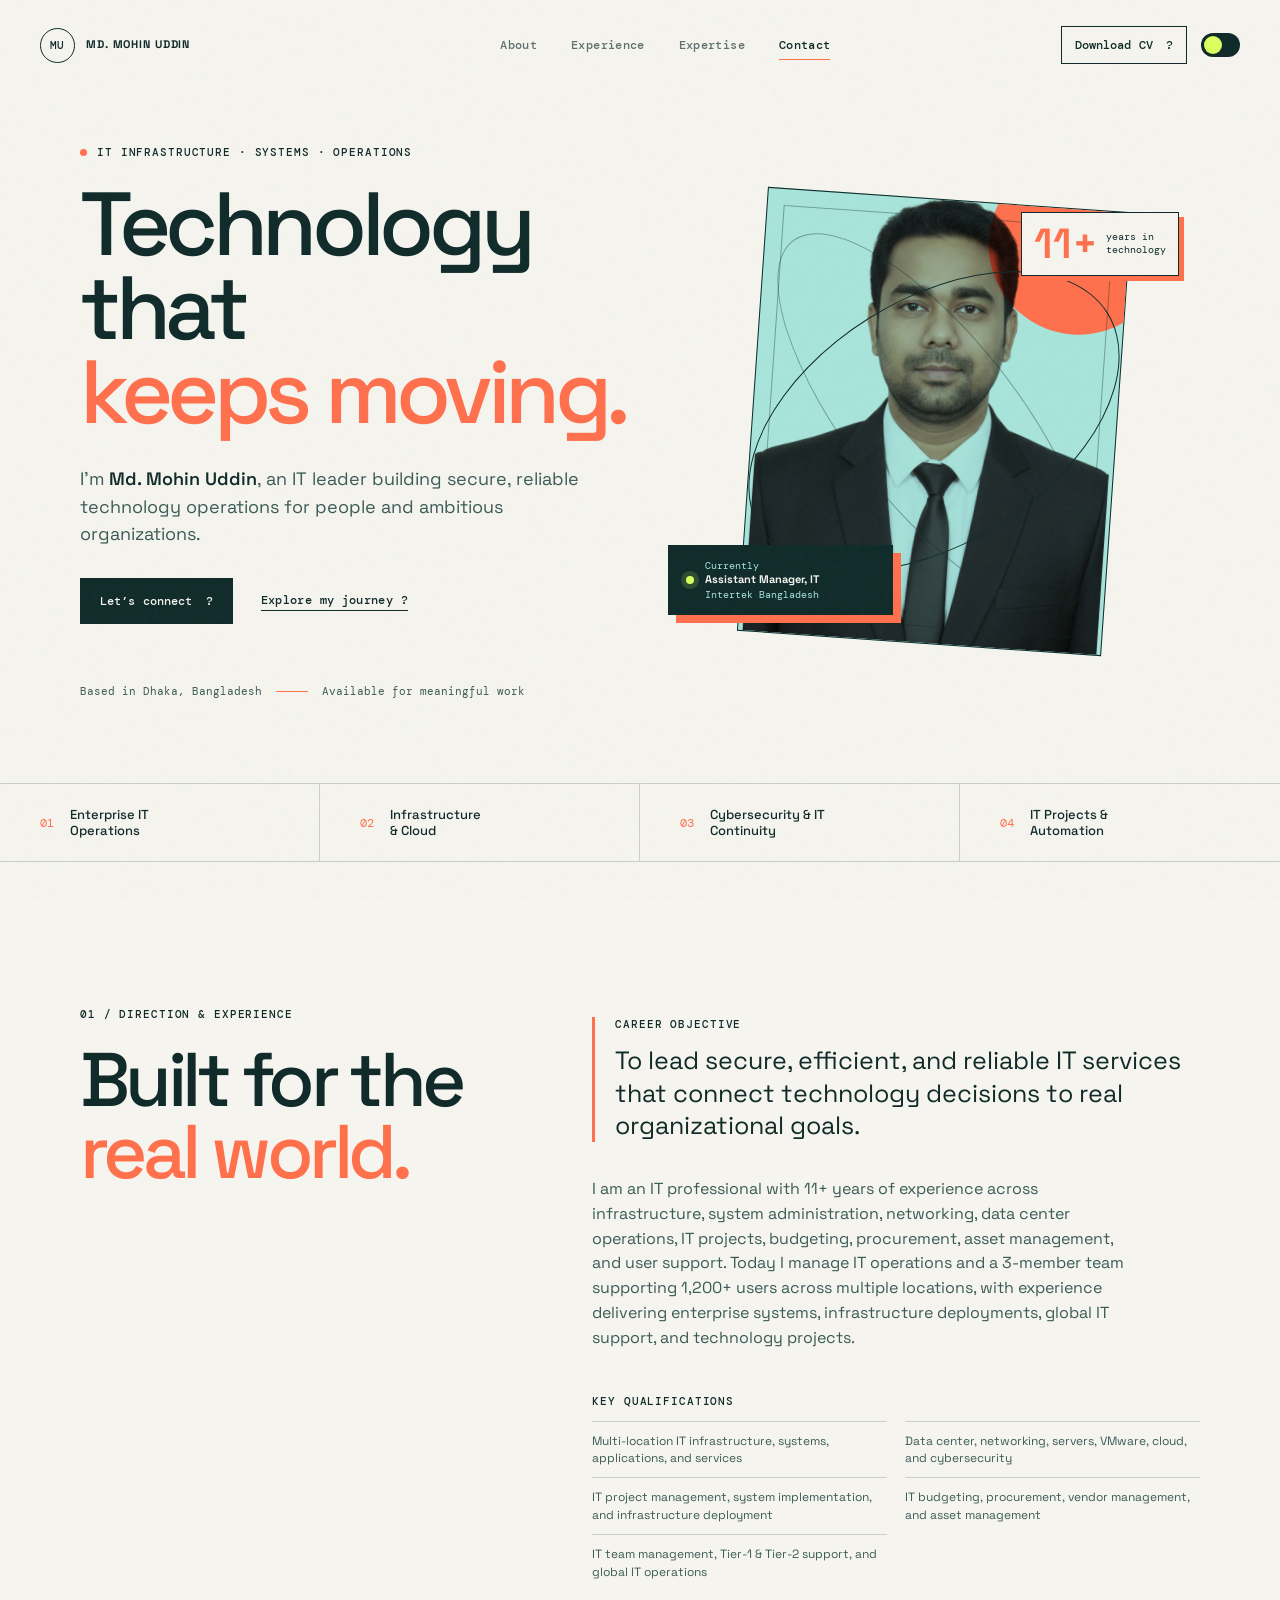
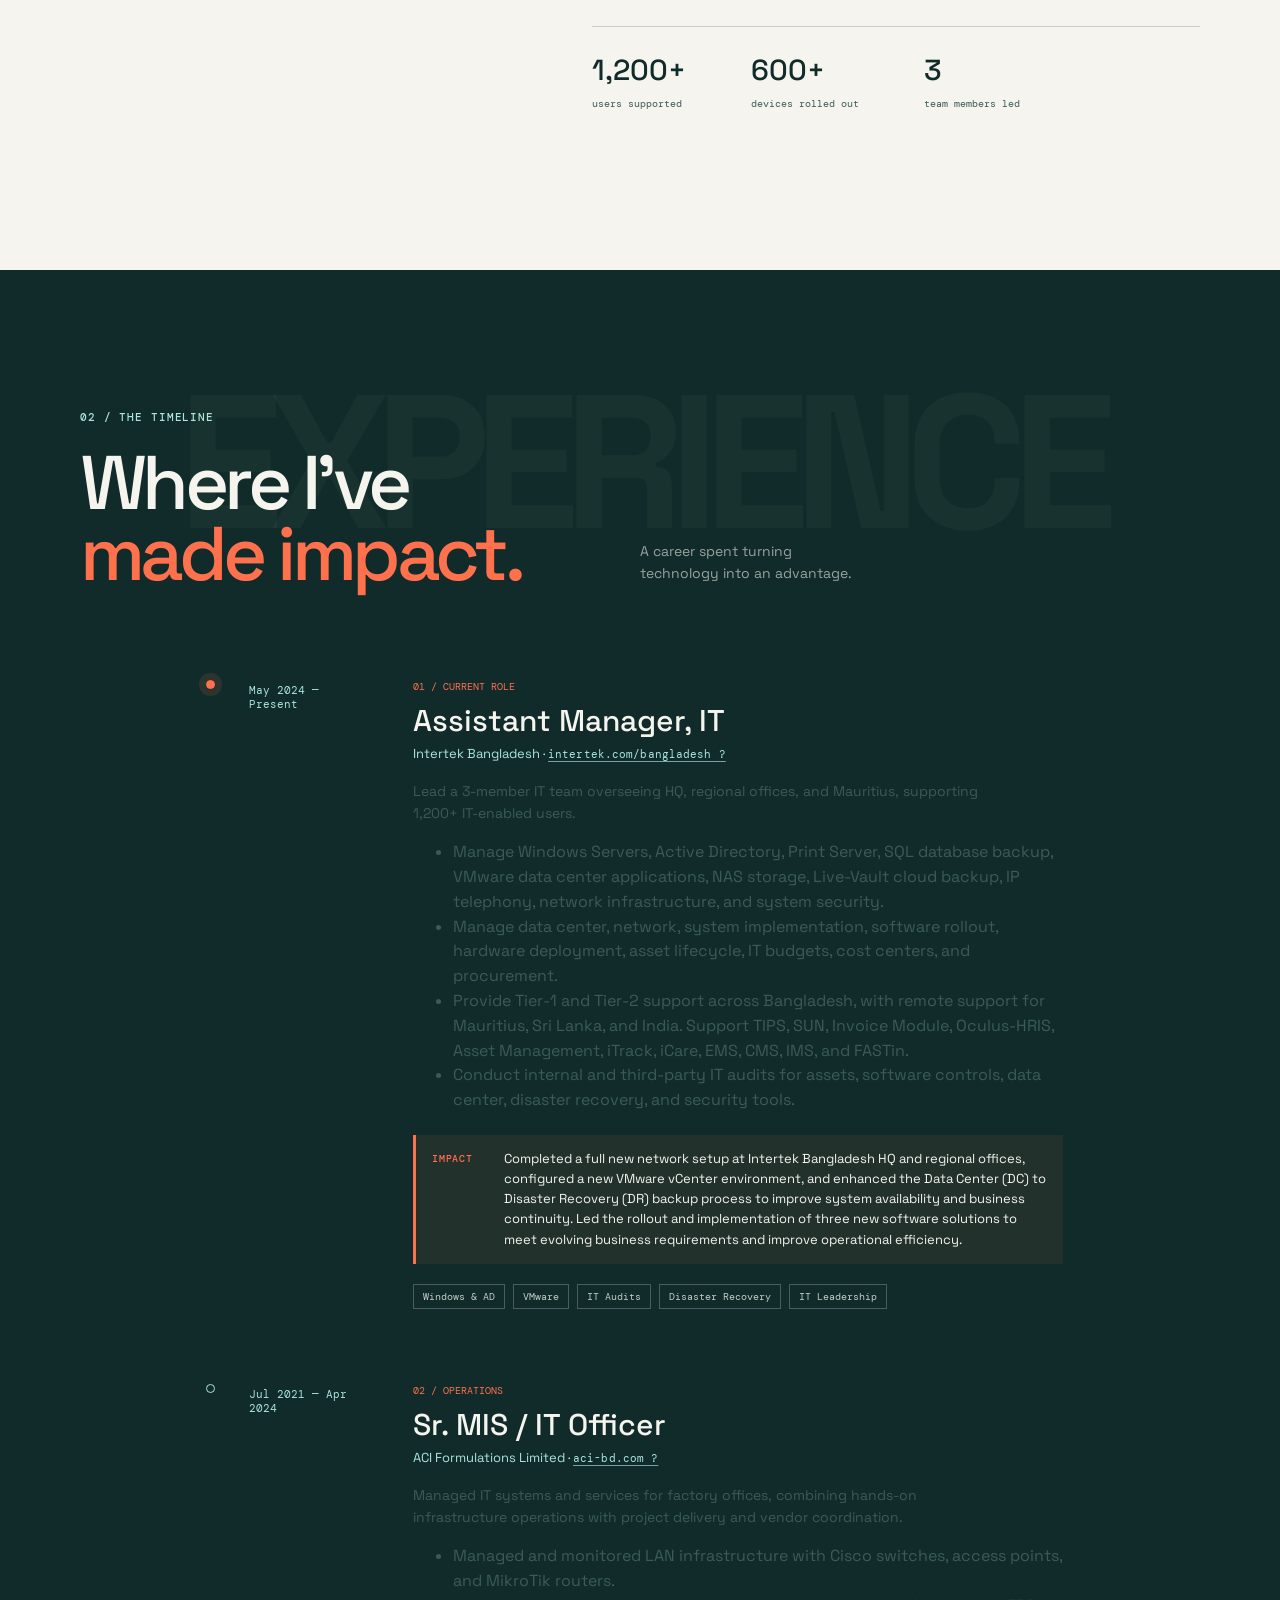
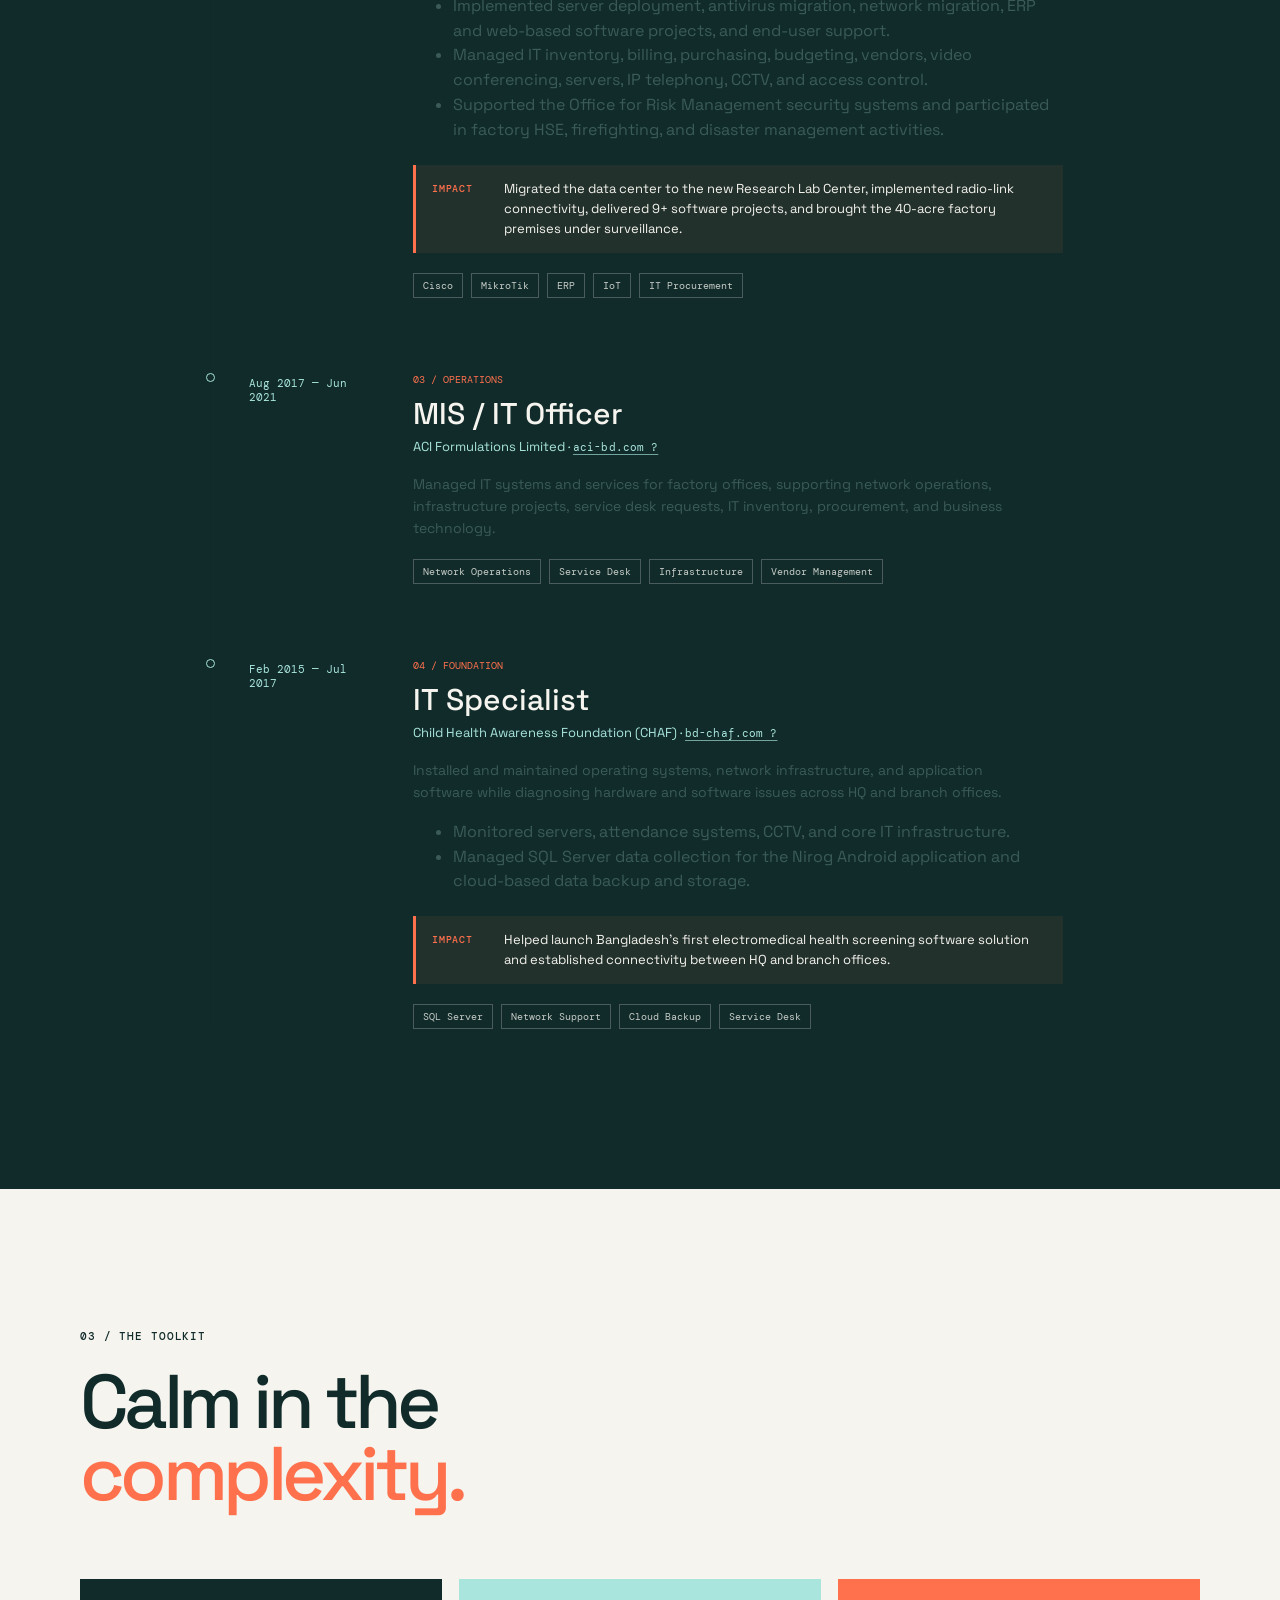
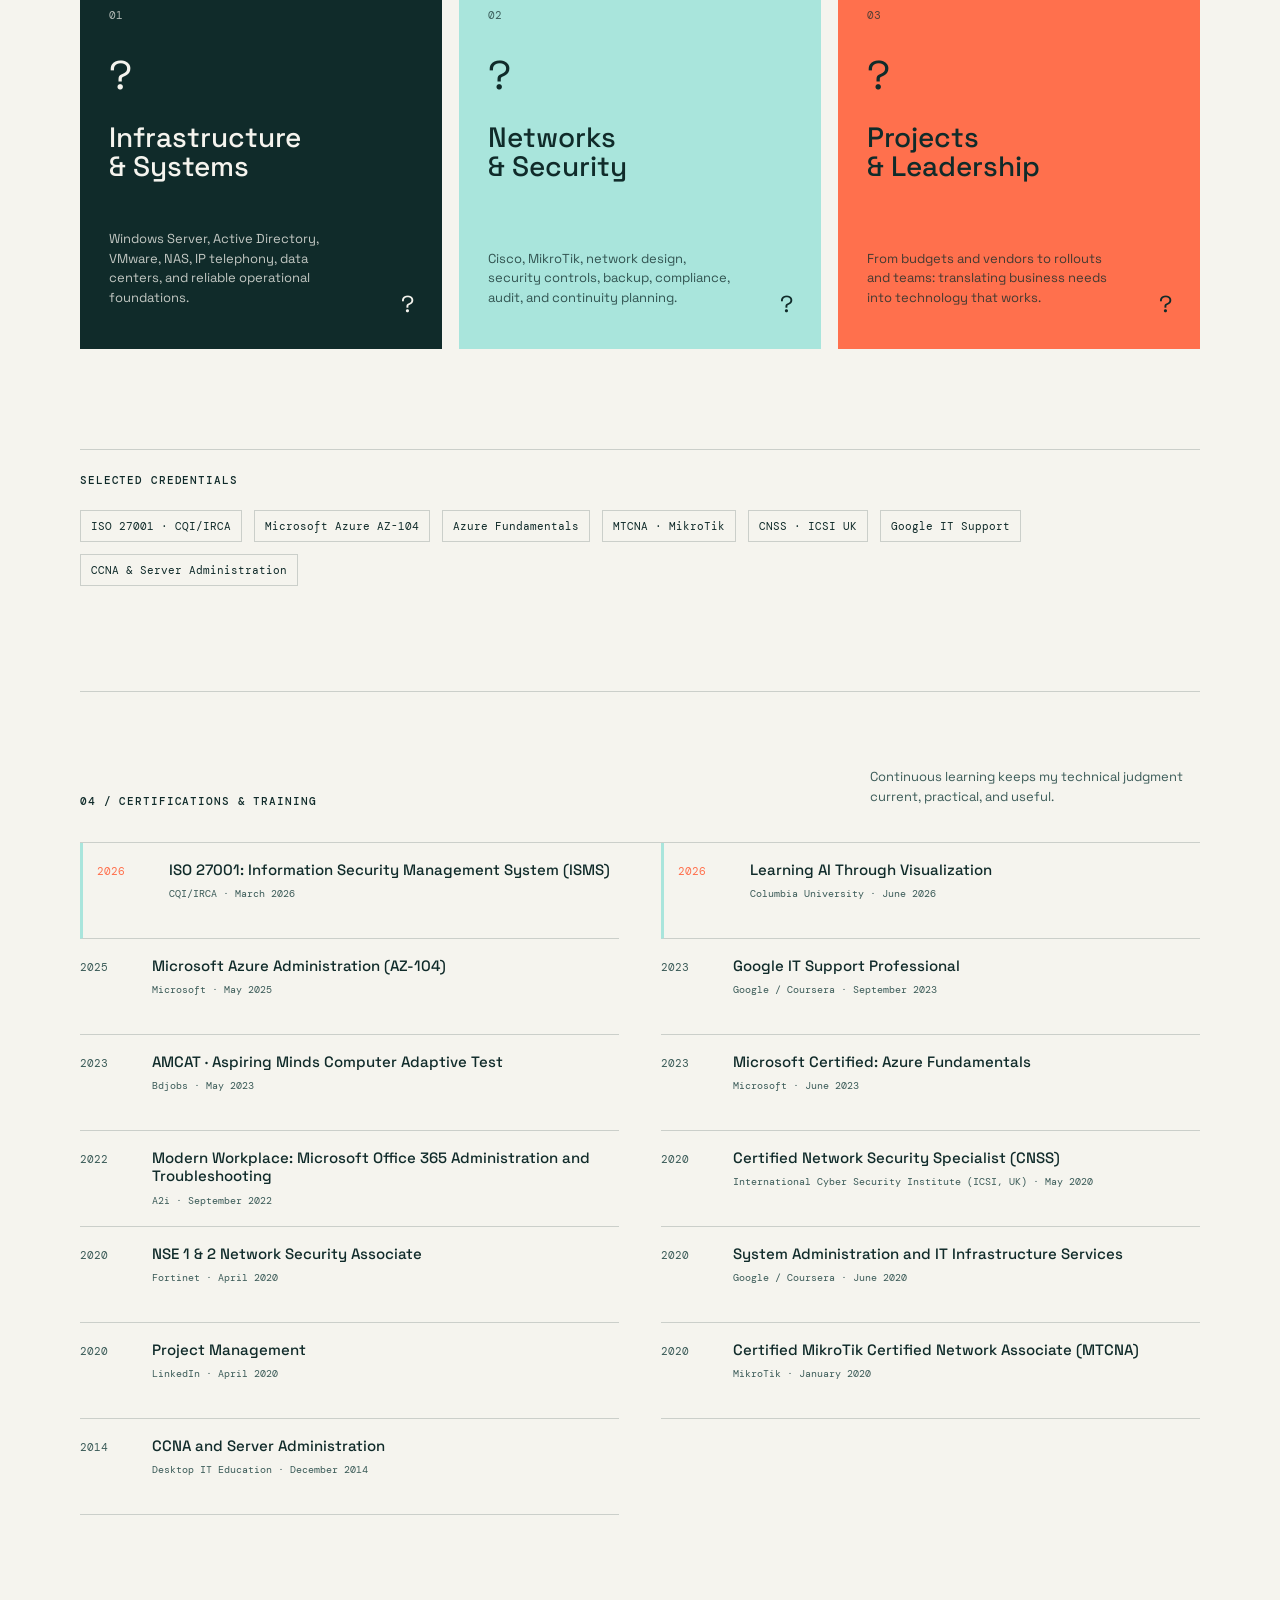
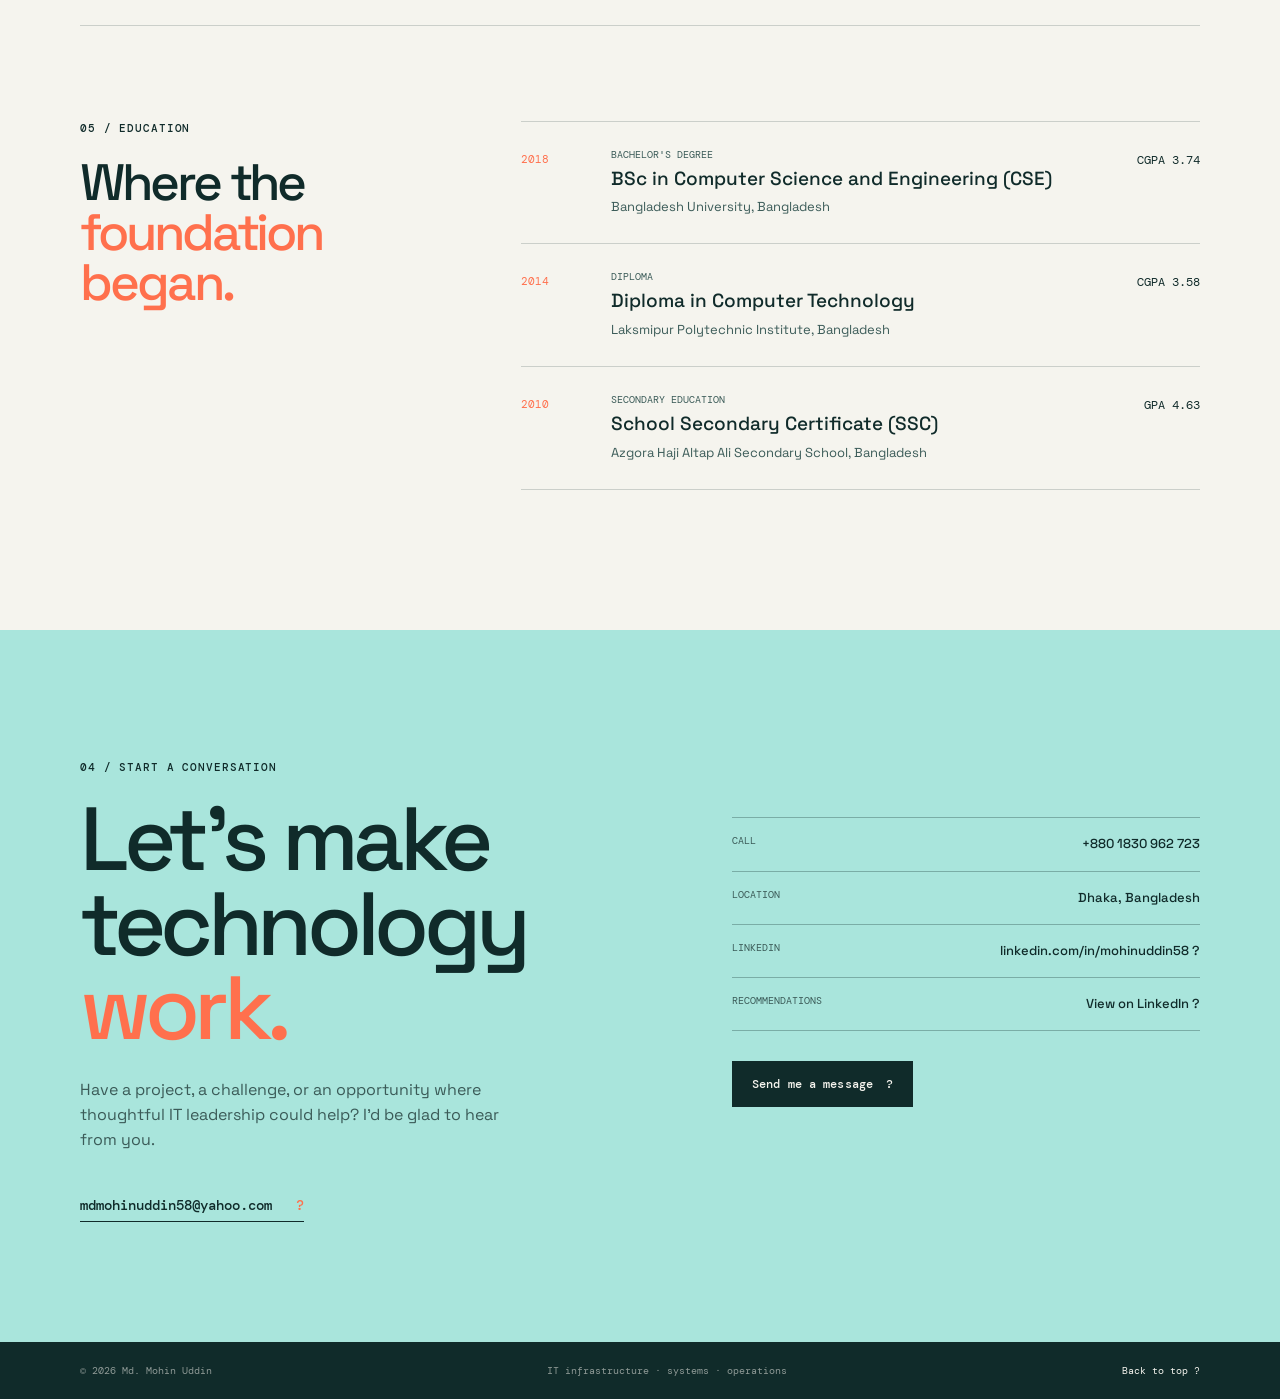
==== index.html @ 91b3d9eb "Update index.html" ====
<!doctype html>
<html lang="en">
<head>
  <meta charset="UTF-8">
  <meta name="viewport" content="width=device-width, initial-scale=1.0">
  <meta name="description" content="The professional portfolio of Md. Mohin Uddin, Assistant Manager, IT and enterprise technology leader.">
  <title>Md. Mohin Uddin | IT Infrastructure Leader</title>
  <link rel="preconnect" href="https://fonts.googleapis.com">
  <link rel="preconnect" href="https://fonts.gstatic.com" crossorigin>
  <link href="https://fonts.googleapis.com/css2?family=DM+Mono:wght@400;500&family=Space+Grotesk:wght@400;500;600;700&display=swap" rel="stylesheet">
  <link rel="stylesheet" href="styles.css">
</head>
<body>
  <div class="progress" id="progress"></div>
  <div class="site-noise" aria-hidden="true"></div>
  <header class="site-header">
    <a class="brand" href="#top" aria-label="Md. Mohin Uddin home"><span>MU</span><strong>MD. MOHIN UDDIN</strong></a>
    <nav class="main-nav" aria-label="Primary navigation">
      <a href="#about">About</a>
      <a href="#experience">Experience</a>
      <a href="#expertise">Expertise</a>
      <a href="#contact">Contact</a>
    </nav>
    <div class="header-actions">
      <a class="button button-small button-outline" href="assets/Resume-of-Md-Mohin-Uddin-15.08.pdf" download>Download CV <span aria-hidden="true">?</span></a>
      <button class="theme-toggle" id="themeToggle" type="button" aria-label="Toggle color theme"><span></span></button>
      <button class="menu-toggle" id="menuToggle" type="button" aria-label="Open navigation menu" aria-expanded="false"><i></i><i></i></button>
    </div>
  </header>

  <main id="top">
    <section class="hero section-shell" aria-labelledby="hero-title">
      <div class="hero-copy reveal">
        <p class="eyebrow"><span class="eyebrow-dot"></span> IT infrastructure · systems · operations</p>
        <h1 id="hero-title">Technology that<br><em>keeps moving.</em></h1>
        <p class="hero-intro">I’m <strong>Md. Mohin Uddin</strong>, an IT leader building secure, reliable technology operations for people and ambitious organizations.</p>
        <div class="hero-actions">
          <a class="button button-primary" href="#contact">Let’s connect <span aria-hidden="true">?</span></a>
          <a class="text-link" href="#experience">Explore my journey <span aria-hidden="true">?</span></a>
        </div>
        <div class="hero-meta"><span>Based in Dhaka, Bangladesh</span><span class="meta-line"></span><span>Available for meaningful work</span></div>
      </div>
      <div class="hero-visual reveal reveal-delay">
        <div class="portrait-frame"><div class="portrait-glow"></div><img src="mohin.JPG" alt="Md. Mohin Uddin"></div>
        <div class="orbit orbit-one"></div><div class="orbit orbit-two"></div>
        <div class="status-card"><span class="status-pulse"></span><div><small>Currently</small><strong>Assistant Manager, IT</strong><small>Intertek Bangladesh</small></div></div>
        <div class="hero-stamp"><span>11+</span><small>years in<br>technology</small></div>
      </div>
    </section>

    <section class="signal-strip" aria-label="Career highlights">
      <div><strong>01</strong><span>Enterprise IT<br>Operations</span></div><div><strong>02</strong><span>Infrastructure<br>& Cloud</span></div><div><strong>03</strong><span>Cybersecurity & IT<br>Continuity</span></div><div><strong>04</strong><span>IT Projects &<br>Automation</span></div>
    </section>

    <section class="section-shell about-section" id="about">
      <div class="section-heading reveal"><p class="eyebrow">01 / Direction & experience</p><h2>Built for the<br><em>real world.</em></h2></div>
      <div class="about-content reveal reveal-delay">
        <div class="objective-block"><p class="eyebrow">Career objective</p><p class="large-copy">To lead secure, efficient, and reliable IT services that connect technology decisions to real organizational goals.</p></div>
        <p class="summary-copy">I am an IT professional with 11+ years of experience across infrastructure, system administration, networking, data center operations, IT projects, budgeting, procurement, asset management, and user support. Today I manage IT operations and a 3-member team supporting 1,200+ users across multiple locations, with experience delivering enterprise systems, infrastructure deployments, global IT support, and technology projects.</p>
        <div class="qualifications-block"><p class="eyebrow">Key qualifications</p><div class="qualification-grid"><span>Multi-location IT infrastructure, systems, applications, and services</span><span>Data center, networking, servers, VMware, cloud, and cybersecurity</span><span>IT project management, system implementation, and infrastructure deployment</span><span>IT budgeting, procurement, vendor management, and asset management</span><span>IT team management, Tier-1 & Tier-2 support, and global IT operations</span></div></div>
        <div class="about-facts"><div><strong>1,200+</strong><span>users supported</span></div><div><strong>600+</strong><span>devices rolled out</span></div><div><strong>3</strong><span>team members led</span></div></div>
      </div>
    </section>

    <section class="experience-section" id="experience">
      <div class="section-shell">
        <div class="section-heading experience-heading reveal"><p class="eyebrow">02 / The timeline</p><h2>Where I’ve<br><em>made impact.</em></h2><p class="heading-note">A career spent turning technology into an advantage.</p></div>
        <div class="timeline">
          <article class="timeline-item current reveal"><div class="timeline-marker"><span></span></div><div class="timeline-date">May 2024 — Present</div><div class="timeline-body"><p class="role-label">01 / Current role</p><h3>Assistant Manager, IT</h3><p class="company">Intertek Bangladesh · <a href="https://www.intertek.com/bangladesh/" target="_blank" rel="noreferrer">intertek.com/bangladesh ?</a></p><p>Lead a 3-member IT team overseeing HQ, regional offices, and Mauritius, supporting 1,200+ IT-enabled users.</p><ul><li>Manage Windows Servers, Active Directory, Print Server, SQL database backup, VMware data center applications, NAS storage, Live-Vault cloud backup, IP telephony, network infrastructure, and system security.</li><li>Manage data center, network, system implementation, software rollout, hardware deployment, asset lifecycle, IT budgets, cost centers, and procurement.</li><li>Provide Tier-1 and Tier-2 support across Bangladesh, with remote support for Mauritius, Sri Lanka, and India. Support TIPS, SUN, Invoice Module, Oculus-HRIS, Asset Management, iTrack, iCare, EMS, CMS, IMS, and FASTin.</li><li>Conduct internal and third-party IT audits for assets, software controls, data center, disaster recovery, and security tools.</li></ul><div class="achievement"><strong>Impact</strong><span>Completed a full new network setup at Intertek Bangladesh HQ and regional offices, configured a new VMware vCenter environment, and enhanced the Data Center (DC) to Disaster Recovery (DR) backup process to improve system availability and business continuity. Led the rollout and implementation of three new software solutions to meet evolving business requirements and improve operational efficiency.</span></div><div class="tag-list"><span>Windows & AD</span><span>VMware</span><span>IT Audits</span><span>Disaster Recovery</span><span>IT Leadership</span></div></div></article>
          <article class="timeline-item reveal"><div class="timeline-marker"><span></span></div><div class="timeline-date">Jul 2021 — Apr 2024</div><div class="timeline-body"><p class="role-label">02 / Operations</p><h3>Sr. MIS / IT Officer</h3><p class="company">ACI Formulations Limited · <a href="https://www.aci-bd.com" target="_blank" rel="noreferrer">aci-bd.com ?</a></p><p>Managed IT systems and services for factory offices, combining hands-on infrastructure operations with project delivery and vendor coordination.</p><ul><li>Managed and monitored LAN infrastructure with Cisco switches, access points, and MikroTik routers.</li><li>Implemented server deployment, antivirus migration, network migration, ERP and web-based software projects, and end-user support.</li><li>Managed IT inventory, billing, purchasing, budgeting, vendors, video conferencing, servers, IP telephony, CCTV, and access control.</li><li>Supported the Office for Risk Management security systems and participated in factory HSE, firefighting, and disaster management activities.</li></ul><div class="achievement"><strong>Impact</strong><span>Migrated the data center to the new Research Lab Center, implemented radio-link connectivity, delivered 9+ software projects, and brought the 40-acre factory premises under surveillance.</span></div><div class="tag-list"><span>Cisco</span><span>MikroTik</span><span>ERP</span><span>IoT</span><span>IT Procurement</span></div></div></article>
          <article class="timeline-item reveal"><div class="timeline-marker"><span></span></div><div class="timeline-date">Aug 2017 — Jun 2021</div><div class="timeline-body"><p class="role-label">03 / Operations</p><h3>MIS / IT Officer</h3><p class="company">ACI Formulations Limited · <a href="https://www.aci-bd.com" target="_blank" rel="noreferrer">aci-bd.com ?</a></p><p>Managed IT systems and services for factory offices, supporting network operations, infrastructure projects, service desk requests, IT inventory, procurement, and business technology.</p><div class="tag-list"><span>Network Operations</span><span>Service Desk</span><span>Infrastructure</span><span>Vendor Management</span></div></div></article>
          <article class="timeline-item reveal"><div class="timeline-marker"><span></span></div><div class="timeline-date">Feb 2015 — Jul 2017</div><div class="timeline-body"><p class="role-label">04 / Foundation</p><h3>IT Specialist</h3><p class="company">Child Health Awareness Foundation (CHAF) · <a href="https://bd-chaf.com" target="_blank" rel="noreferrer">bd-chaf.com ?</a></p><p>Installed and maintained operating systems, network infrastructure, and application software while diagnosing hardware and software issues across HQ and branch offices.</p><ul><li>Monitored servers, attendance systems, CCTV, and core IT infrastructure.</li><li>Managed SQL Server data collection for the Nirog Android application and cloud-based data backup and storage.</li></ul><div class="achievement"><strong>Impact</strong><span>Helped launch Bangladesh’s first electromedical health screening software solution and established connectivity between HQ and branch offices.</span></div><div class="tag-list"><span>SQL Server</span><span>Network Support</span><span>Cloud Backup</span><span>Service Desk</span></div></div></article>
        </div>
      </div>
    </section>

    <section class="section-shell expertise-section" id="expertise">
      <div class="section-heading reveal"><p class="eyebrow">03 / The toolkit</p><h2>Calm in the<br><em>complexity.</em></h2></div>
      <div class="expertise-grid">
        <article class="expertise-card card-dark reveal"><span class="card-number">01</span><div class="card-icon">?</div><h3>Infrastructure<br>& Systems</h3><p>Windows Server, Active Directory, VMware, NAS, IP telephony, data centers, and reliable operational foundations.</p><a href="#contact" aria-label="Discuss infrastructure and systems">?</a></article>
        <article class="expertise-card card-light reveal reveal-delay"><span class="card-number">02</span><div class="card-icon">?</div><h3>Networks<br>& Security</h3><p>Cisco, MikroTik, network design, security controls, backup, compliance, audit, and continuity planning.</p><a href="#contact" aria-label="Discuss networks and security">?</a></article>
        <article class="expertise-card card-accent reveal reveal-delay-two"><span class="card-number">03</span><div class="card-icon">?</div><h3>Projects<br>& Leadership</h3><p>From budgets and vendors to rollouts and teams: translating business needs into technology that works.</p><a href="#contact" aria-label="Discuss projects and leadership">?</a></article>
      </div>
      <div class="credentials reveal"><p class="eyebrow">Selected credentials</p><div class="credential-list"><span>ISO 27001 · CQI/IRCA</span><span>Microsoft Azure AZ-104</span><span>Azure Fundamentals</span><span>MTCNA · MikroTik</span><span>CNSS · ICSI UK</span><span>Google IT Support</span><span>CCNA & Server Administration</span></div></div>
      <div class="certifications reveal" id="certifications">
        <div class="certifications-heading"><p class="eyebrow">04 / Certifications & training</p><p>Continuous learning keeps my technical judgment current, practical, and useful.</p></div>
        <div class="certification-list">
          <article class="certification-item featured"><span class="certification-year">2026</span><div><h3>ISO 27001: Information Security Management System (ISMS)</h3><p>CQI/IRCA · March 2026</p></div></article>
          <article class="certification-item featured"><span class="certification-year">2026</span><div><h3>Learning AI Through Visualization</h3><p>Columbia University · June 2026</p></div></article>
          <article class="certification-item"><span class="certification-year">2025</span><div><h3>Microsoft Azure Administration (AZ-104)</h3><p>Microsoft · May 2025</p></div></article>
          <article class="certification-item"><span class="certification-year">2023</span><div><h3>Google IT Support Professional</h3><p>Google / Coursera · September 2023</p></div></article>
          <article class="certification-item"><span class="certification-year">2023</span><div><h3>AMCAT · Aspiring Minds Computer Adaptive Test</h3><p>Bdjobs · May 2023</p></div></article>
          <article class="certification-item"><span class="certification-year">2023</span><div><h3>Microsoft Certified: Azure Fundamentals</h3><p>Microsoft · June 2023</p></div></article>
          <article class="certification-item"><span class="certification-year">2022</span><div><h3>Modern Workplace: Microsoft Office 365 Administration and Troubleshooting</h3><p>A2i · September 2022</p></div></article>
          <article class="certification-item"><span class="certification-year">2020</span><div><h3>Certified Network Security Specialist (CNSS)</h3><p>International Cyber Security Institute (ICSI, UK) · May 2020</p></div></article>
          <article class="certification-item"><span class="certification-year">2020</span><div><h3>NSE 1 & 2 Network Security Associate</h3><p>Fortinet · April 2020</p></div></article>
          <article class="certification-item"><span class="certification-year">2020</span><div><h3>System Administration and IT Infrastructure Services</h3><p>Google / Coursera · June 2020</p></div></article>
          <article class="certification-item"><span class="certification-year">2020</span><div><h3>Project Management</h3><p>LinkedIn · April 2020</p></div></article>
          <article class="certification-item"><span class="certification-year">2020</span><div><h3>Certified MikroTik Certified Network Associate (MTCNA)</h3><p>MikroTik · January 2020</p></div></article>
          <article class="certification-item"><span class="certification-year">2014</span><div><h3>CCNA and Server Administration</h3><p>Desktop IT Education · December 2014</p></div></article>
        </div>
      </div>
      <div class="education-section reveal" id="education">
        <div class="education-heading"><p class="eyebrow">05 / Education</p><h2>Where the<br><em>foundation began.</em></h2></div>
        <div class="education-list">
          <article class="education-item primary"><span class="education-year">2018</span><div><p class="education-level">Bachelor's degree</p><h3>BSc in Computer Science and Engineering (CSE)</h3><p>Bangladesh University, Bangladesh</p></div><strong>CGPA 3.74</strong></article>
          <article class="education-item"><span class="education-year">2014</span><div><p class="education-level">Diploma</p><h3>Diploma in Computer Technology</h3><p>Laksmipur Polytechnic Institute, Bangladesh</p></div><strong>CGPA 3.58</strong></article>
          <article class="education-item"><span class="education-year">2010</span><div><p class="education-level">Secondary education</p><h3>School Secondary Certificate (SSC)</h3><p>Azgora Haji Altap Ali Secondary School, Bangladesh</p></div><strong>GPA 4.63</strong></article>
        </div>
      </div>
    </section>

    <section class="contact-section" id="contact"><div class="section-shell contact-grid"><div class="contact-copy reveal"><p class="eyebrow">04 / Start a conversation</p><h2>Let’s make<br>technology <em>work.</em></h2><p>Have a project, a challenge, or an opportunity where thoughtful IT leadership could help? I’d be glad to hear from you.</p><a class="email-link" href="mailto:mdmohinuddin58@yahoo.com">mdmohinuddin58@yahoo.com <span>?</span></a></div><div class="contact-details reveal reveal-delay"><div class="contact-detail"><span>Call</span><a href="tel:+8801830962723">+880 1830 962 723</a></div><div class="contact-detail"><span>Location</span><strong>Dhaka, Bangladesh</strong></div><div class="contact-detail"><span>LinkedIn</span><a href="https://www.linkedin.com/in/mohinuddin58/" target="_blank" rel="noreferrer">linkedin.com/in/mohinuddin58 ?</a></div><div class="contact-detail"><span>Recommendations</span><a href="https://www.linkedin.com/in/mohinuddin58/details/recommendations/?detailScreenTabIndex=0" target="_blank" rel="noreferrer">View on LinkedIn ?</a></div><a class="button button-primary" href="mailto:mdmohinuddin58@yahoo.com">Send me a message <span aria-hidden="true">?</span></a></div></div></section>
  </main>
  <footer class="site-footer"><div class="section-shell"><span>© 2026 Md. Mohin Uddin</span><span>IT infrastructure · systems · operations</span><a href="#top">Back to top ?</a></div></footer>
  <script src="script.js"></script>
</body>
</html>
---- styles.css ----
:root{--ink:#102b2a;--ink-soft:#3b5b58;--paper:#f5f4ee;--lime:#d8ff5f;--orange:#ff704d;--cyan:#a9e5dc;--line:rgba(16,43,42,.18);--white:#fff;--mono:'DM Mono',monospace;--display:'Space Grotesk',sans-serif}*{box-sizing:border-box}html{scroll-behavior:smooth}body{margin:0;background:var(--paper);color:var(--ink);font-family:var(--display);font-size:16px;line-height:1.55;overflow-x:hidden}.site-noise{position:fixed;inset:0;pointer-events:none;opacity:.035;z-index:20;background-image:url("data:image/svg+xml,%3Csvg viewBox='0 0 180 180' xmlns='http://www.w3.org/2000/svg'%3E%3Cfilter id='n'%3E%3CfeTurbulence type='fractalNoise' baseFrequency='.9' numOctaves='3' stitchTiles='stitch'/%3E%3C/filter%3E%3Crect width='100%25' height='100%25' filter='url(%23n)' opacity='.7'/%3E%3C/svg%3E")}.progress{height:3px;position:fixed;left:0;top:0;background:var(--orange);z-index:100;width:0}.section-shell{max-width:1200px;margin:0 auto;padding-left:40px;padding-right:40px}.site-header{height:90px;display:flex;align-items:center;justify-content:space-between;max-width:1280px;margin:0 auto;padding:0 40px;position:relative;z-index:30}.brand{display:flex;align-items:center;gap:11px;text-decoration:none;color:var(--ink);font-size:11px;line-height:1.05;letter-spacing:.08em}.brand span{height:35px;width:35px;display:grid;place-items:center;border:1px solid var(--ink);border-radius:50%;font:500 11px var(--mono)}.brand strong{font-weight:700}.main-nav{display:flex;gap:34px;margin-left:80px}.main-nav a,.text-link{color:var(--ink);text-decoration:none;font:500 12px var(--mono);letter-spacing:.03em}.main-nav a{opacity:.65;transition:opacity .2s}.main-nav a:hover,.main-nav a.active{opacity:1}.header-actions{display:flex;align-items:center;gap:14px}.button{display:inline-flex;align-items:center;gap:13px;text-decoration:none;font:500 12px var(--mono);letter-spacing:.01em;padding:14px 19px;border:1px solid transparent;transition:transform .25s,background .25s}.button:hover{transform:translateY(-3px)}.button-small{padding:10px 13px}.button-outline{border-color:var(--ink);color:var(--ink)}.button-primary{background:var(--ink);color:var(--paper)}.button-primary:hover{background:var(--orange);color:var(--ink)}.theme-toggle{width:39px;height:24px;background:var(--ink);border:0;border-radius:20px;padding:3px;cursor:pointer}.theme-toggle span{display:block;width:18px;height:18px;border-radius:50%;background:var(--lime);transition:transform .25s}.theme-toggle.light span{transform:translateX(15px)}.menu-toggle{display:none;border:0;background:none;padding:6px}.menu-toggle i{width:22px;height:1px;background:var(--ink);display:block;margin:5px}.hero{min-height:680px;display:grid;grid-template-columns:1.05fr .95fr;align-items:center;padding-top:55px;padding-bottom:85px}.eyebrow{font:500 11px var(--mono);letter-spacing:.08em;text-transform:uppercase;margin:0 0 23px;display:flex;align-items:center;gap:10px}.eyebrow-dot{display:inline-block;width:7px;height:7px;background:var(--orange);border-radius:50%}.hero h1,.section-heading h2,.contact-copy h2{font-size:clamp(54px,7vw,99px);line-height:.94;letter-spacing:-.06em;margin:0;font-weight:500}.hero h1 em,.section-heading h2 em,.contact-copy h2 em{color:var(--orange);font-style:normal}.hero-intro{color:var(--ink-soft);font-size:18px;max-width:510px;margin:30px 0}.hero-intro strong{color:var(--ink);font-weight:600}.hero-actions{display:flex;gap:28px;align-items:center}.text-link{border-bottom:1px solid var(--ink);padding-bottom:2px}.hero-meta{display:flex;gap:14px;align-items:center;margin-top:60px;color:var(--ink-soft);font:11px var(--mono)}.meta-line{display:block;width:32px;height:1px;background:var(--orange)}.hero-visual{min-height:490px;position:relative;display:grid;place-items:center}.portrait-frame{width:min(365px,78%);aspect-ratio:.82;position:relative;background:var(--cyan);transform:rotate(4deg);overflow:hidden;border:1px solid var(--ink)}.portrait-frame:after{content:'';position:absolute;inset:16px;border:1px solid rgba(16,43,42,.38);z-index:2}.portrait-frame img{height:100%;width:100%;object-fit:cover;object-position:center;position:relative;z-index:1;filter:grayscale(15%);mix-blend-mode:multiply}.portrait-glow{position:absolute;width:180px;height:180px;border-radius:50%;background:var(--orange);top:-55px;right:-40px;z-index:0}.orbit{position:absolute;border:1px solid var(--ink);border-radius:50%;pointer-events:none}.orbit-one{width:410px;height:245px;transform:rotate(-32deg)}.orbit-two{width:460px;height:170px;transform:rotate(52deg);opacity:.38}.status-card{position:absolute;left:0;bottom:52px;display:flex;gap:11px;align-items:center;background:var(--ink);color:var(--paper);padding:14px 18px;min-width:225px;box-shadow:8px 8px 0 var(--orange)}.status-card small,.status-card strong{display:block;font-size:11px;line-height:1.4}.status-card small{font:10px var(--mono);color:var(--cyan)}.status-pulse{width:8px;height:8px;border-radius:50%;background:var(--lime);box-shadow:0 0 0 5px rgba(216,255,95,.15)}.hero-stamp{position:absolute;right:4%;top:35px;display:flex;align-items:center;gap:8px}.hero-stamp span{font-size:42px;line-height:1;font-weight:600;color:var(--orange)}.hero-stamp small{font:10px var(--mono);line-height:1.25}.signal-strip{display:grid;grid-template-columns:repeat(4,1fr);border-top:1px solid var(--line);border-bottom:1px solid var(--line);max-width:1280px;margin:0 auto}.signal-strip div{padding:23px 40px;display:flex;gap:16px;align-items:center;border-right:1px solid var(--line)}.signal-strip div:last-child{border-right:0}.signal-strip strong{font:12px var(--mono);color:var(--orange)}.signal-strip span{font-size:13px;line-height:1.2;font-weight:500}.about-section{display:grid;grid-template-columns:.82fr 1.18fr;gap:90px;padding-top:145px;padding-bottom:160px}.section-heading h2{font-size:clamp(47px,6vw,76px)}.about-content{padding-top:10px;max-width:650px}.large-copy{font-size:25px;line-height:1.3;margin:0 0 30px;max-width:590px}.about-content>p:not(.large-copy){color:var(--ink-soft);max-width:540px}.about-facts{display:flex;border-top:1px solid var(--line);margin-top:45px;padding-top:21px;gap:65px}.about-facts strong,.about-facts span{display:block}.about-facts strong{font-size:29px;font-weight:500}.about-facts span{font:10px var(--mono);color:var(--ink-soft);margin-top:4px}.experience-section{background:var(--ink);color:var(--paper);padding:140px 0 160px;position:relative}.experience-section:before{content:'EXPERIENCE';position:absolute;right:-4vw;top:45px;color:rgba(245,244,238,.035);font-size:16vw;font-weight:700;letter-spacing:-.08em}.experience-section .eyebrow{color:var(--cyan)}.experience-heading{display:grid;grid-template-columns:1fr 1fr;align-items:end;margin-bottom:90px}.experience-heading h2{grid-column:1}.heading-note{grid-column:2;color:rgba(245,244,238,.6);max-width:220px;font-size:14px;margin:0 0 5px}.timeline{max-width:990px;margin-left:auto}.timeline-item{display:grid;grid-template-columns:120px 1fr;gap:44px;position:relative;padding:0 0 75px 38px;border-left:1px solid rgba(245,244,238,.25)}.timeline-item:last-child{padding-bottom:0}.timeline-marker{position:absolute;left:-5px;top:0;width:9px;height:9px;border-radius:50%;background:var(--ink);border:1px solid var(--cyan);display:grid;place-items:center}.timeline-item.current .timeline-marker{background:var(--orange);border-color:var(--orange);box-shadow:0 0 0 7px rgba(255,112,77,.12)}.timeline-date{font:11px var(--mono);color:var(--cyan);padding-top:3px}.timeline-body{max-width:650px}.role-label{font:10px var(--mono);text-transform:uppercase;color:var(--orange);margin:0 0 11px}.timeline-body h3{font-size:30px;line-height:1.1;font-weight:500;margin:0}.company{color:var(--cyan);font-size:13px;margin:7px 0 17px}.timeline-body>p:not(.role-label):not(.company){color:rgba(245,244,238,.64);font-size:14px;max-width:600px}.tag-list{display:flex;gap:8px;flex-wrap:wrap;margin-top:20px}.tag-list span{border:1px solid rgba(245,244,238,.25);padding:5px 9px;font:10px var(--mono);color:rgba(245,244,238,.8)}.expertise-section{padding-top:140px;padding-bottom:140px}.expertise-grid{display:grid;grid-template-columns:repeat(3,1fr);gap:17px;margin-top:70px}.expertise-card{min-height:370px;padding:29px;position:relative;display:flex;flex-direction:column}.card-dark{background:var(--ink);color:var(--paper)}.card-light{background:var(--cyan)}.card-accent{background:var(--orange)}.card-number{font:11px var(--mono);opacity:.7}.card-icon{font-size:40px;line-height:1;margin:34px 0 27px}.expertise-card h3{font-size:28px;line-height:1.02;font-weight:500;margin:0}.expertise-card p{font-size:13px;line-height:1.5;max-width:250px;margin-top:auto;opacity:.78}.expertise-card>a{position:absolute;bottom:27px;right:28px;color:inherit;text-decoration:none;font-size:23px}.credentials{border-top:1px solid var(--line);margin-top:100px;padding-top:23px}.credential-list{display:flex;gap:12px;flex-wrap:wrap}.credential-list span{font:11px var(--mono);padding:8px 10px;border:1px solid var(--line)}.contact-section{background:var(--cyan);padding:130px 0 120px}.contact-grid{display:grid;grid-template-columns:1.1fr .9fr;gap:80px}.contact-copy h2{font-size:clamp(57px,7vw,94px);margin-bottom:28px}.contact-copy>p:not(.eyebrow){max-width:420px;color:var(--ink-soft);font-size:16px}.email-link{display:inline-block;margin-top:28px;color:var(--ink);text-decoration:none;font:500 14px var(--mono);border-bottom:1px solid var(--ink);padding-bottom:7px}.email-link span{color:var(--orange);margin-left:16px}.contact-details{padding-top:57px}.contact-detail{border-top:1px solid rgba(16,43,42,.3);padding:16px 0;display:flex;justify-content:space-between;gap:20px;font-size:13px}.contact-detail span{font:10px var(--mono);text-transform:uppercase;color:var(--ink-soft)}.contact-detail a,.contact-detail strong{color:var(--ink);text-decoration:none;font-weight:500}.contact-details .button{margin-top:30px}.site-footer{background:var(--ink);color:var(--paper);padding:22px 0}.site-footer .section-shell{display:flex;justify-content:space-between;align-items:center;font:10px var(--mono);color:rgba(245,244,238,.55)}.site-footer a{color:var(--paper);text-decoration:none}.reveal{opacity:0;transform:translateY(22px);transition:opacity .7s ease,transform .7s ease}.reveal.visible{opacity:1;transform:none}.reveal-delay{transition-delay:.15s}.reveal-delay-two{transition-delay:.3s}@media(max-width:800px){.section-shell{padding-left:22px;padding-right:22px}.site-header{height:75px;padding:0 22px}.main-nav{display:none;position:absolute;top:75px;left:0;right:0;margin:0;padding:20px 22px 25px;background:var(--paper);border-bottom:1px solid var(--line);flex-direction:column;gap:18px}.main-nav.open{display:flex}.header-actions .button{display:none}.menu-toggle{display:block}.hero{display:block;padding-top:65px;padding-bottom:75px;min-height:0}.hero h1{font-size:58px}.hero-intro{font-size:16px}.hero-meta{margin-top:38px;font-size:9px}.hero-visual{min-height:420px;margin-top:34px}.portrait-frame{width:275px}.orbit-one{width:325px;height:220px}.orbit-two{width:360px;height:150px}.status-card{left:4px;bottom:15px}.hero-stamp{top:10px;right:0}.signal-strip{grid-template-columns:1fr 1fr}.signal-strip div{padding:16px 22px;border-bottom:1px solid var(--line)}.signal-strip div:nth-child(2){border-right:0}.signal-strip div:nth-child(3),.signal-strip div:nth-child(4){border-bottom:0}.about-section{display:block;padding-top:90px;padding-bottom:100px}.about-content{padding-top:35px}.large-copy{font-size:21px}.about-facts{gap:22px}.about-facts strong{font-size:24px}.experience-section{padding:90px 0 100px}.experience-heading{display:block;margin-bottom:60px}.heading-note{margin-top:22px}.timeline-item{grid-template-columns:1fr;gap:12px;padding-left:25px;padding-bottom:55px}.timeline-body h3{font-size:26px}.expertise-section{padding-top:90px;padding-bottom:90px}.expertise-grid{grid-template-columns:1fr;margin-top:45px}.expertise-card{min-height:300px}.credentials{margin-top:65px}.contact-section{padding:90px 0}.contact-grid{display:block}.contact-details{padding-top:55px}.site-footer .section-shell{gap:14px;align-items:flex-start;flex-direction:column}}@media(prefers-reduced-motion:reduce){*,*::before,*::after{scroll-behavior:auto!important;transition:none!important;animation:none!important}}
body.alt-theme{--paper:#122a35;--ink:#f5f4ee;--ink-soft:#b4c6c5;--line:rgba(245,244,238,.2)}body.alt-theme .site-header,body.alt-theme .main-nav{background:var(--paper)}body.alt-theme .portrait-frame{background:#2f706c}body.alt-theme .site-noise{opacity:.06}.hero-stamp{z-index:10;white-space:nowrap;background:var(--paper);border:1px solid var(--ink);padding:10px 12px;box-shadow:5px 5px 0 var(--orange)}.hero-stamp span{display:block;min-width:54px}.hero-stamp small{display:block;color:var(--ink)}
.education-section{border-top:1px solid var(--line);margin-top:110px;padding-top:95px;display:grid;grid-template-columns:.7fr 1.3fr;gap:75px}.education-heading h2{font-size:clamp(38px,4vw,58px);line-height:.98;letter-spacing:-.06em;font-weight:500;margin:0}.education-heading h2 em{color:var(--orange);font-style:normal}.education-list{border-top:1px solid var(--line)}.education-item{display:grid;grid-template-columns:65px 1fr auto;gap:25px;align-items:start;padding:26px 0;border-bottom:1px solid var(--line)}.education-item.primary{border-left:0;padding-left:0}.education-year{font:11px var(--mono);color:var(--orange);padding-top:4px}.education-level{font:10px var(--mono);text-transform:uppercase;color:var(--ink-soft);margin:0 0 7px}.education-item h3{font-size:19px;line-height:1.2;font-weight:500;margin:0}.education-item p:last-child{color:var(--ink-soft);font-size:13px;margin:7px 0 0}.education-item>strong{font:12px var(--mono);white-space:nowrap;padding-top:4px;color:var(--ink)}@media(max-width:800px){.education-section{display:block;margin-top:75px;padding-top:70px}.education-heading{margin-bottom:40px}.education-item{grid-template-columns:52px 1fr;gap:15px}.education-item>strong{grid-column:2;padding-top:0}.education-item h3{font-size:17px}}
.objective-block{border-left:3px solid var(--orange);padding-left:20px;margin-bottom:35px}.objective-block .eyebrow,.qualifications-block .eyebrow{margin-bottom:13px}.summary-copy{color:var(--ink-soft);max-width:620px;margin:0}.qualifications-block{margin-top:43px}.qualification-grid{display:grid;grid-template-columns:1fr 1fr;gap:10px 18px}.qualification-grid span{border-top:1px solid var(--line);padding-top:11px;font-size:12px;line-height:1.45;color:var(--ink-soft)}
@media(max-width:800px){.qualification-grid{grid-template-columns:1fr}.objective-block{padding-left:15px}}
.certifications{border-top:1px solid var(--line);margin-top:105px;padding-top:75px}.certifications-heading{display:flex;justify-content:space-between;align-items:end;gap:40px;margin-bottom:34px}.certifications-heading .eyebrow{margin:0}.certifications-heading>p:last-child{color:var(--ink-soft);font-size:13px;margin:0;max-width:330px}.certification-list{display:grid;grid-template-columns:1fr 1fr;border-top:1px solid var(--line);column-gap:42px}.certification-item{display:grid;grid-template-columns:54px 1fr;gap:18px;padding:18px 0;border-bottom:1px solid var(--line);min-height:96px}.certification-item.featured{border-left:3px solid var(--cyan);padding-left:14px}.certification-year{font:11px var(--mono);color:var(--ink-soft);padding-top:3px}.certification-item.featured .certification-year{color:var(--orange)}.certification-item h3{font-size:15px;line-height:1.25;font-weight:500;margin:0}.certification-item p{font:10px var(--mono);color:var(--ink-soft);margin:8px 0 0}.certification-item:hover h3{color:var(--orange)}
@media(max-width:800px){.certifications{margin-top:75px;padding-top:65px}.certifications-heading{display:block;margin-bottom:28px}.certifications-heading>p:last-child{margin-top:16px}.certification-list{display:block}.certification-item{min-height:0;grid-template-columns:48px 1fr;gap:13px;padding:16px 0}.certification-item h3{font-size:14px}}
.achievement{display:grid;grid-template-columns:58px 1fr;gap:14px;align-items:start;margin-top:22px;padding:14px 16px;border-left:3px solid var(--orange);background:rgba(255,112,77,.08)}.achievement strong{font:500 10px var(--mono);letter-spacing:.08em;text-transform:uppercase;color:var(--orange);padding-top:3px}.achievement span{color:var(--paper);font-size:13px;line-height:1.55}
.experience-section{background:#234846}
.contact-detail:last-of-type{border-bottom:1px solid rgba(16,43,42,.3)}
.alt-theme .experience-section{color:#f5f4ee}.alt-theme .experience-section .timeline-body>p:not(.role-label):not(.company){color:rgba(245,244,238,.78)}.alt-theme .experience-section .timeline-body li{color:rgba(245,244,238,.9)}.alt-theme .experience-section .achievement span{color:#f5f4ee}.alt-theme .experience-section .company a{color:var(--cyan)}
.alt-theme .contact-section{color:#102b2a}.alt-theme .contact-section .eyebrow,.alt-theme .contact-section>p,.alt-theme .contact-copy>p:not(.eyebrow),.alt-theme .contact-detail span{color:#3b5b58}.alt-theme .contact-detail{border-color:rgba(16,43,42,.3)}.alt-theme .contact-detail a,.alt-theme .contact-detail strong,.alt-theme .email-link{color:#102b2a}
.experience-section{background:var(--ink);color:var(--paper)}.experience-section .timeline-item{border-color:var(--line)}.experience-section .timeline-marker{background:var(--ink)}.experience-section .timeline-body>p:not(.role-label):not(.company),.experience-section .timeline-body li{color:var(--ink-soft)}.experience-section .achievement span{color:var(--paper)}
body.alt-theme .experience-section .timeline-body>p:not(.role-label):not(.company),body.alt-theme .experience-section .timeline-body li{color:var(--ink-soft)}body.alt-theme .experience-section .achievement span{color:var(--paper)}
body.alt-theme .experience-section{background:var(--paper);color:var(--ink)}body.alt-theme .experience-section .timeline-item{border-color:rgba(245,244,238,.2)}body.alt-theme .experience-section .timeline-marker{background:var(--paper)}body.alt-theme .experience-section .timeline-body>p:not(.role-label):not(.company),body.alt-theme .experience-section .timeline-body li{color:var(--ink-soft)}body.alt-theme .experience-section .achievement span{color:var(--ink)}
.company a{color:var(--cyan);text-decoration:underline;text-decoration-color:rgba(169,229,220,.65);text-underline-offset:3px}.company a:hover{color:var(--lime)}
.experience-section:before{right:0;left:0;text-align:center;white-space:nowrap;overflow:hidden;font-size:clamp(82px,15vw,190px)}
.main-nav a{position:relative}.main-nav a:after{content:'';position:absolute;left:0;right:100%;bottom:-7px;height:1px;background:var(--orange);transition:right .25s ease}.main-nav a:hover:after,.main-nav a.active:after{right:0}.company a{font:11px var(--mono);letter-spacing:.01em}.contact-detail a,.email-link{transition:color .2s ease,opacity .2s ease}.contact-detail a:hover,.email-link:hover{color:var(--orange)!important}.button:focus-visible,.theme-toggle:focus-visible,.menu-toggle:focus-visible,.main-nav a:focus-visible,.company a:focus-visible,.contact-detail a:focus-visible,.email-link:focus-visible{outline:2px solid var(--orange);outline-offset:4px}
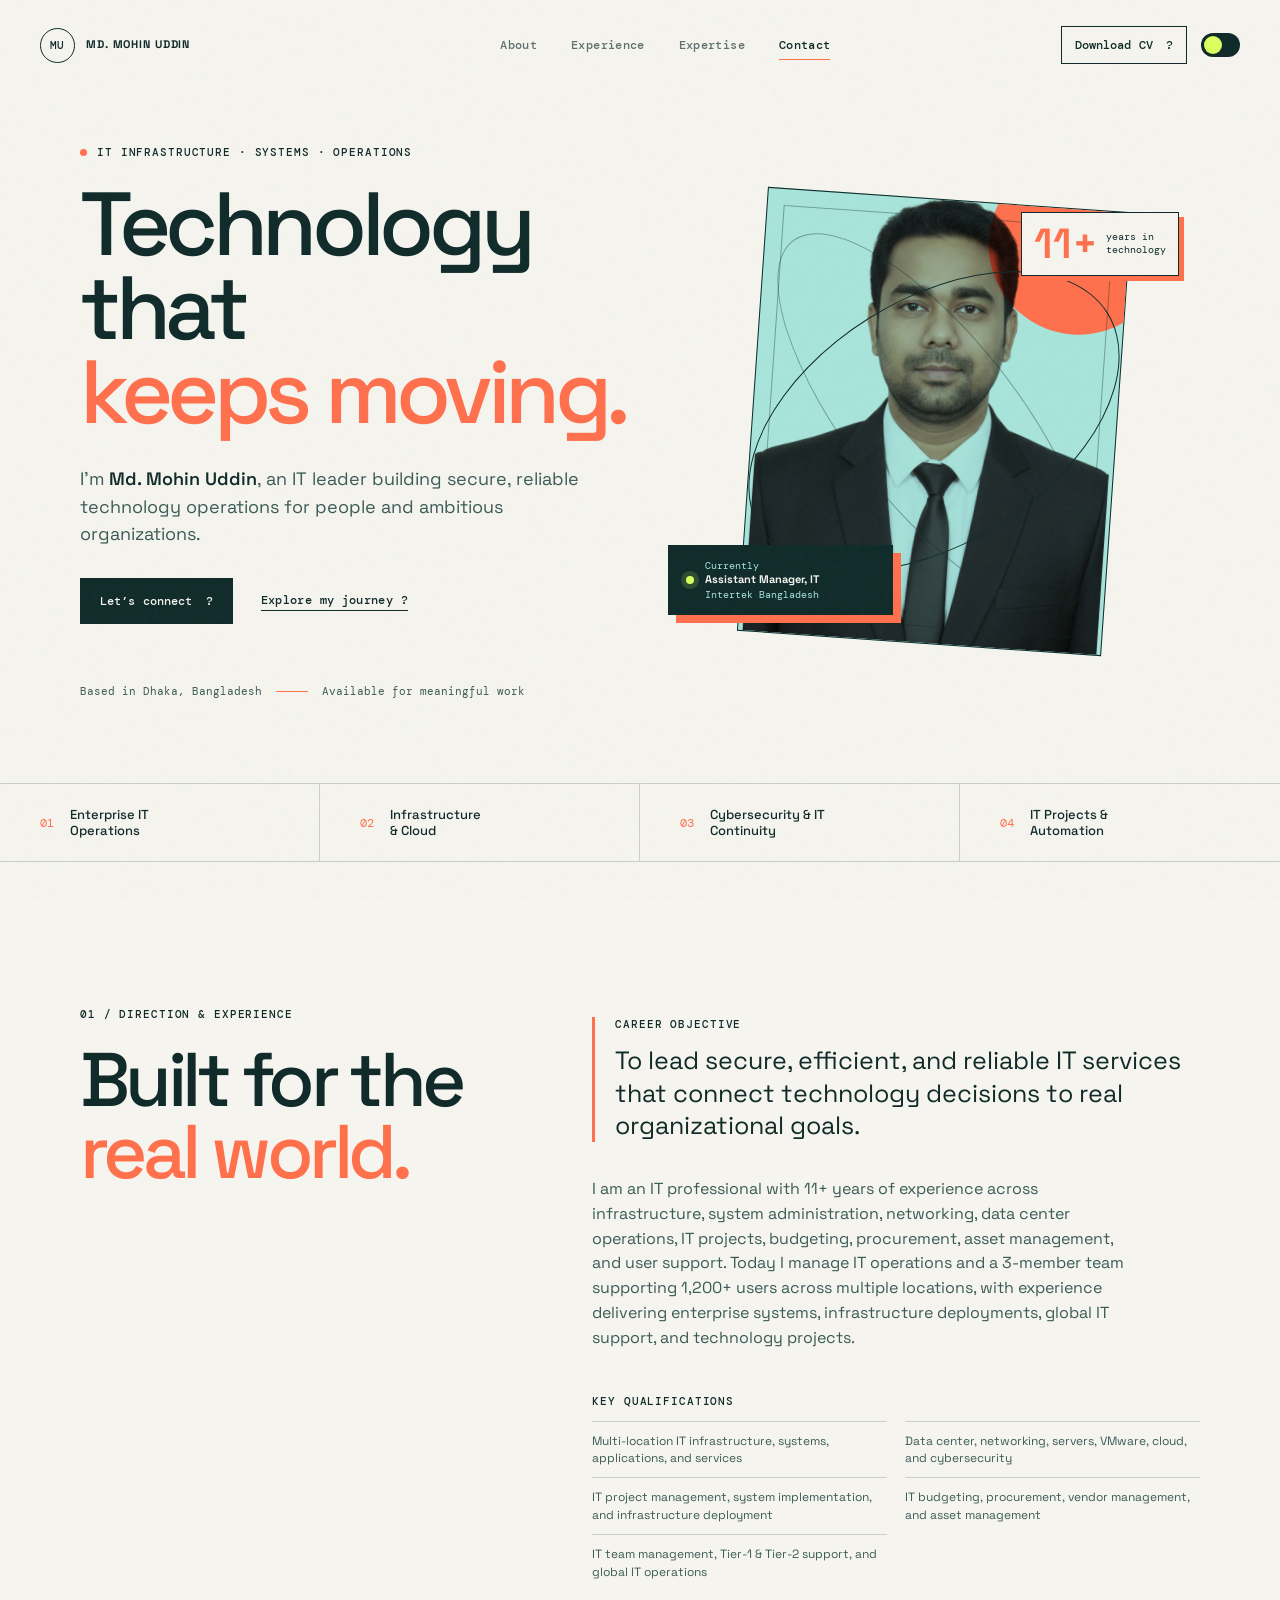
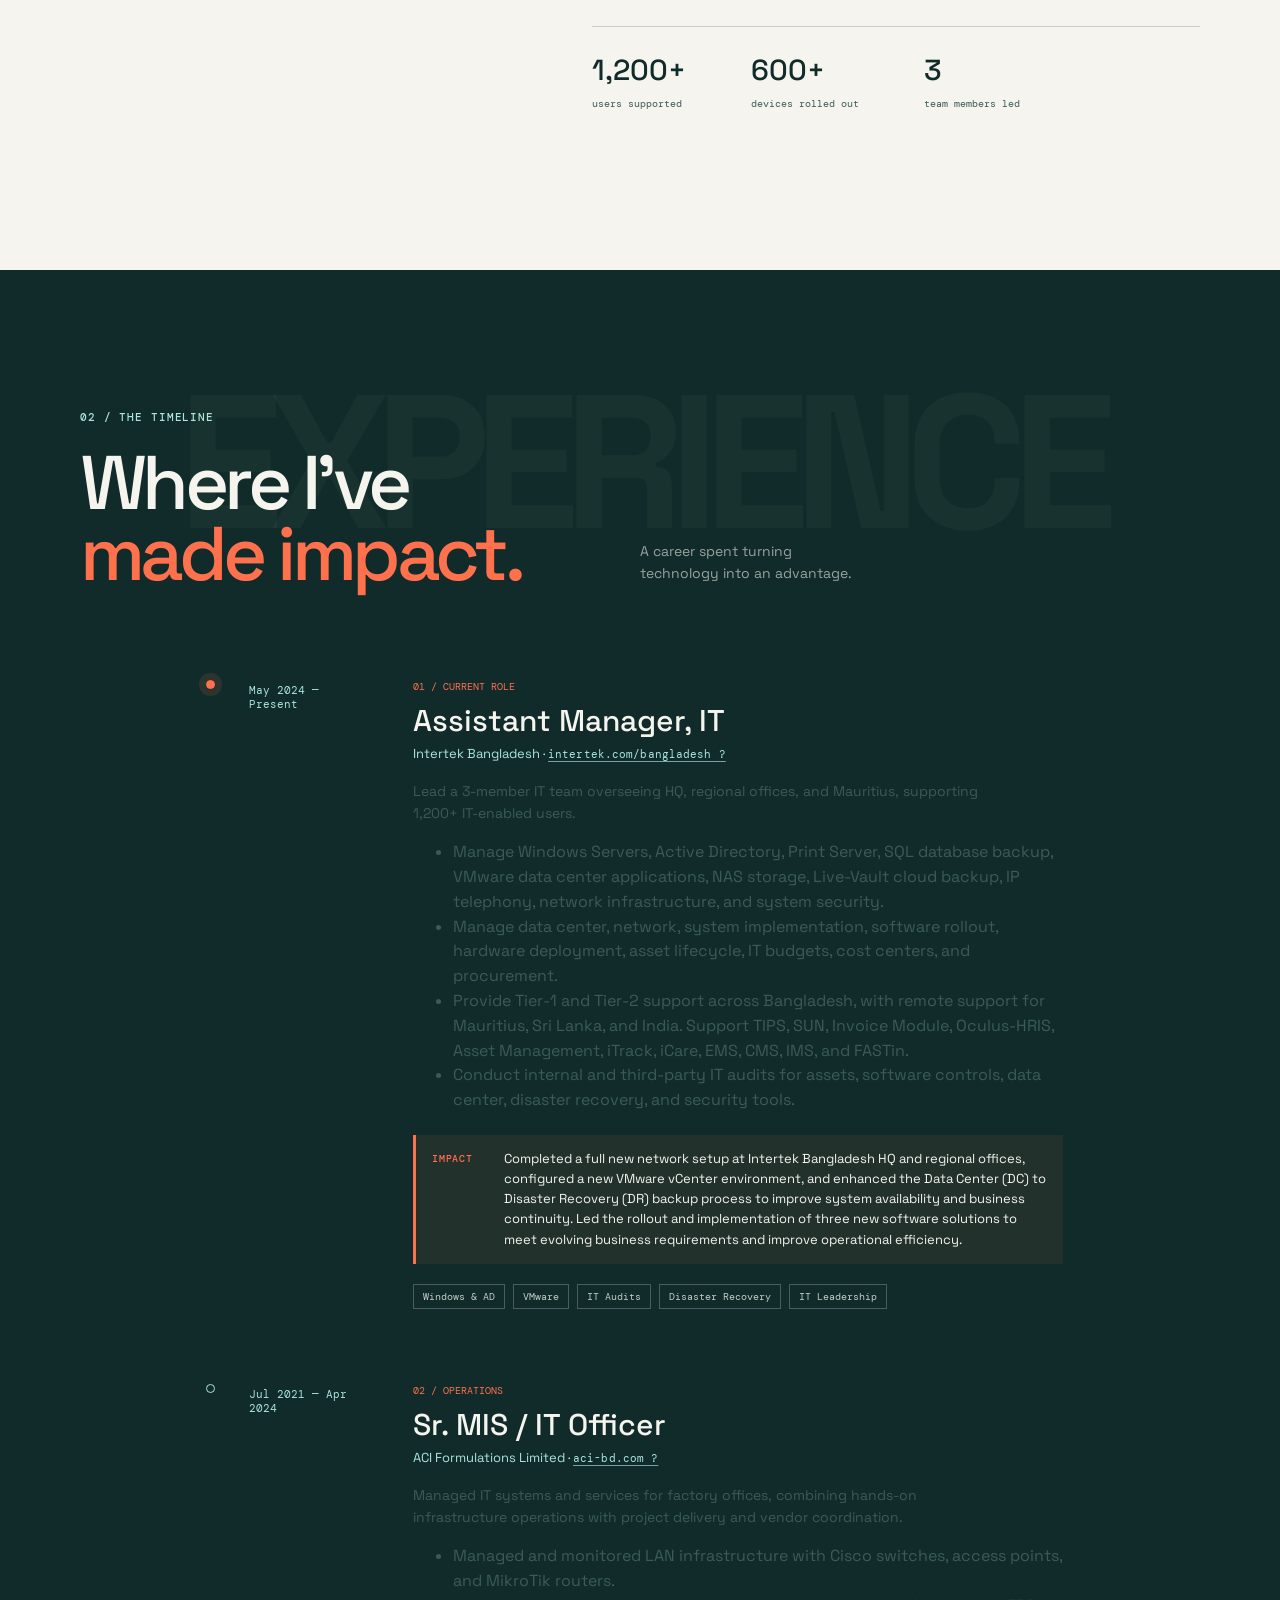
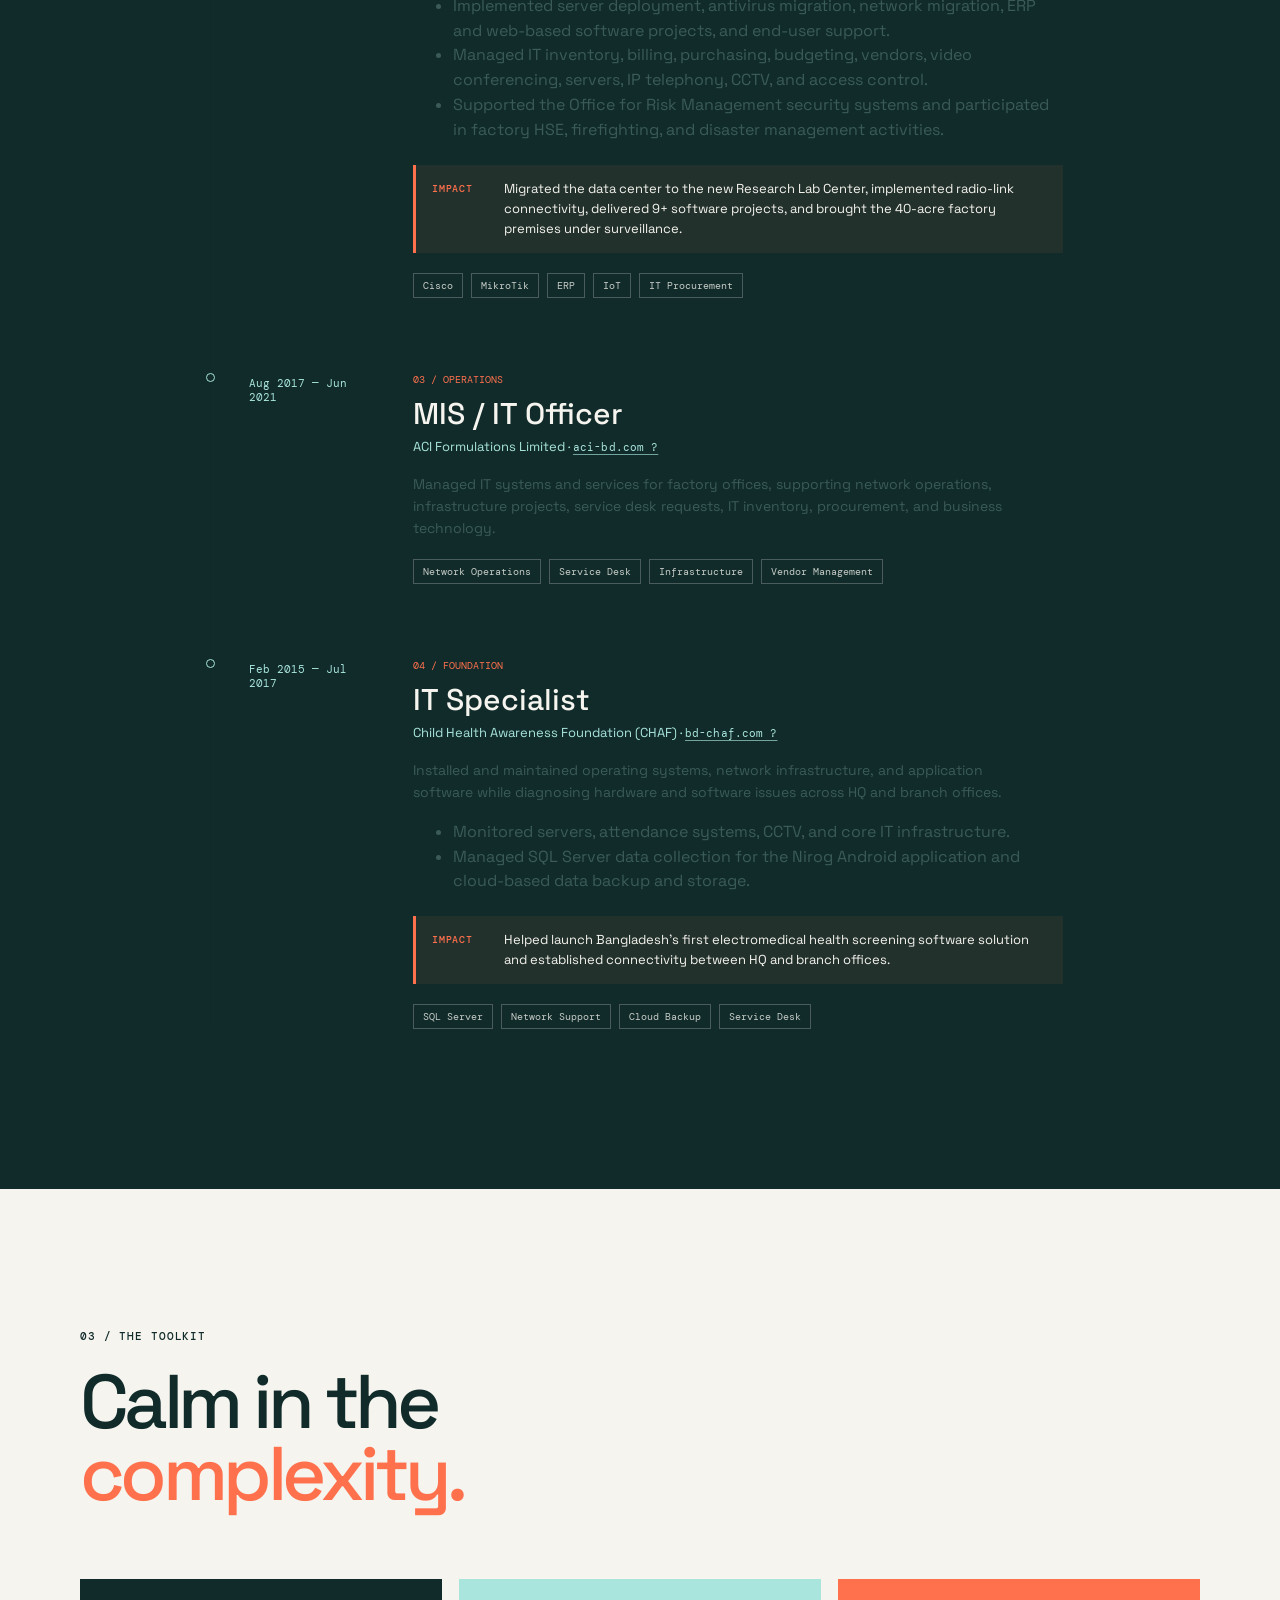
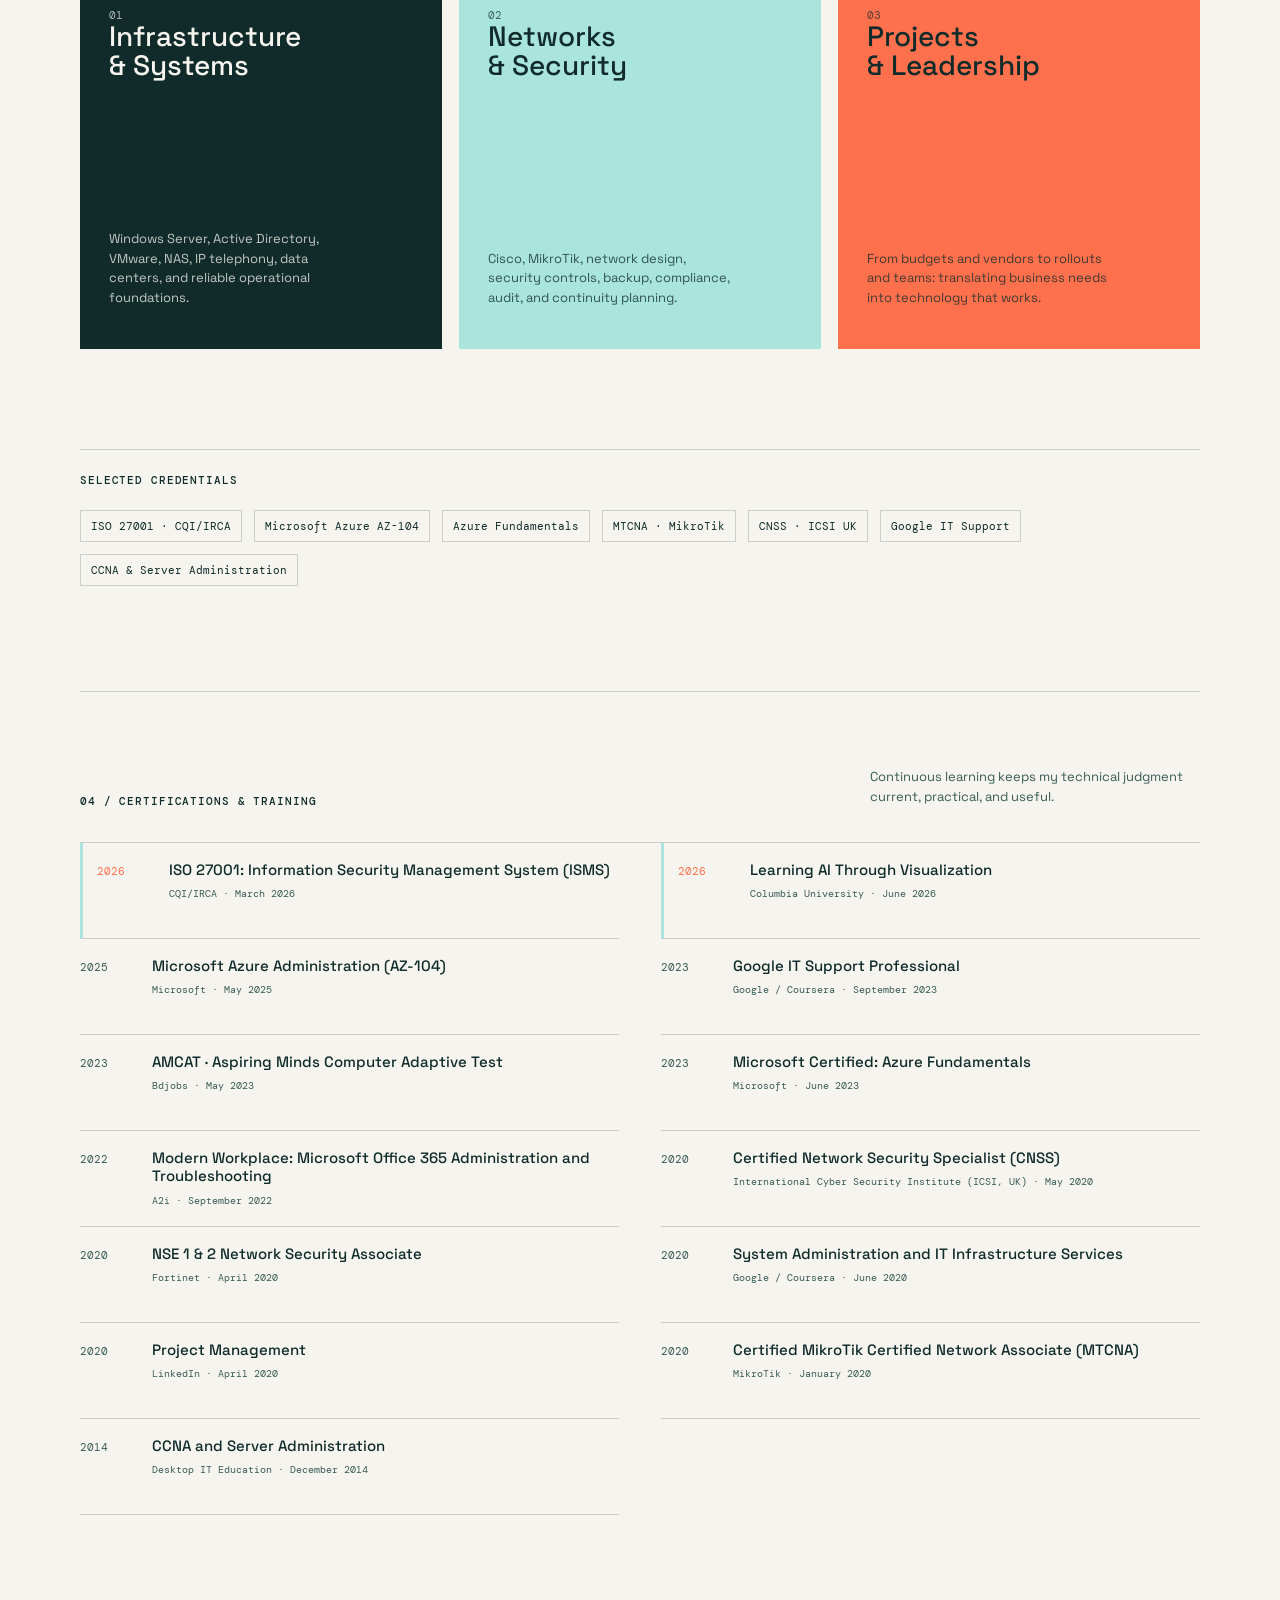
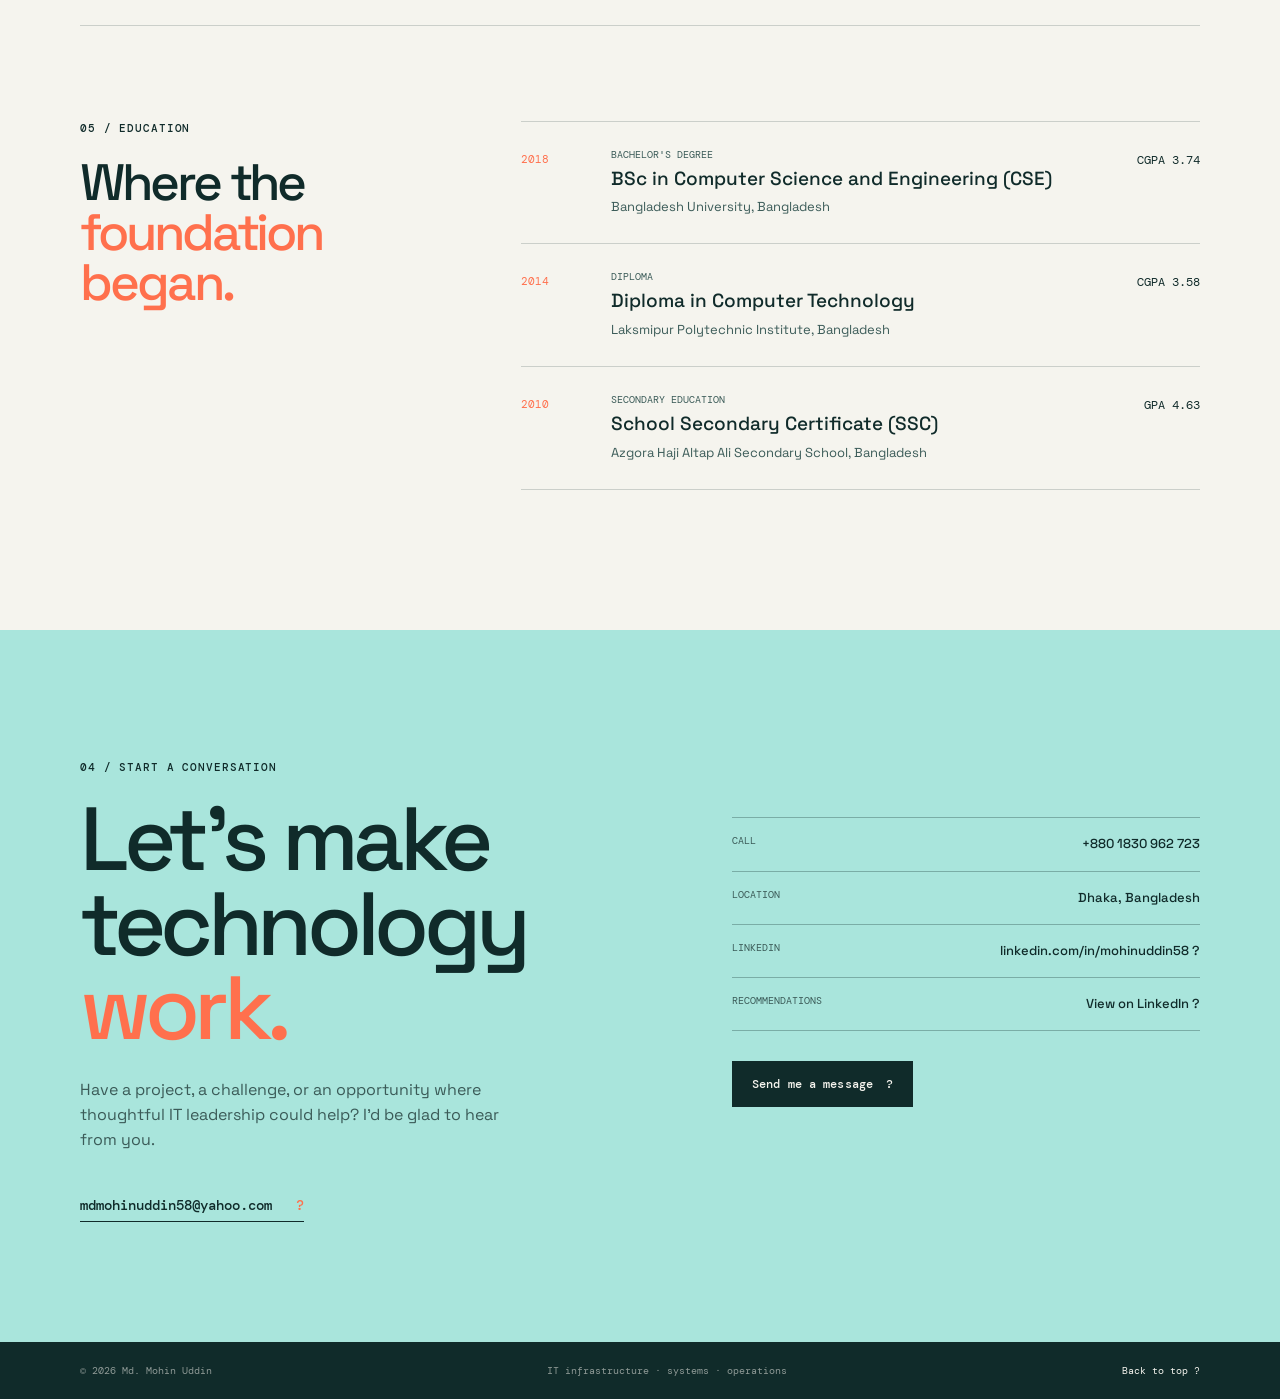
==== commit 2ea4497a: "Update index.html" ====
--- a/index.html
+++ b/index.html
@@ -77,9 +77,9 @@
     <section class="section-shell expertise-section" id="expertise">
       <div class="section-heading reveal"><p class="eyebrow">03 / The toolkit</p><h2>Calm in the<br><em>complexity.</em></h2></div>
       <div class="expertise-grid">
-        <article class="expertise-card card-dark reveal"><span class="card-number">01</span><div class="card-icon">?</div><h3>Infrastructure<br>& Systems</h3><p>Windows Server, Active Directory, VMware, NAS, IP telephony, data centers, and reliable operational foundations.</p><a href="#contact" aria-label="Discuss infrastructure and systems">?</a></article>
-        <article class="expertise-card card-light reveal reveal-delay"><span class="card-number">02</span><div class="card-icon">?</div><h3>Networks<br>& Security</h3><p>Cisco, MikroTik, network design, security controls, backup, compliance, audit, and continuity planning.</p><a href="#contact" aria-label="Discuss networks and security">?</a></article>
-        <article class="expertise-card card-accent reveal reveal-delay-two"><span class="card-number">03</span><div class="card-icon">?</div><h3>Projects<br>& Leadership</h3><p>From budgets and vendors to rollouts and teams: translating business needs into technology that works.</p><a href="#contact" aria-label="Discuss projects and leadership">?</a></article>
+        <article class="expertise-card card-dark reveal"><span class="card-number">01</span><h3>Infrastructure<br>& Systems</h3><p>Windows Server, Active Directory, VMware, NAS, IP telephony, data centers, and reliable operational foundations.</p></article>
+        <article class="expertise-card card-light reveal reveal-delay"><span class="card-number">02</span><h3>Networks<br>& Security</h3><p>Cisco, MikroTik, network design, security controls, backup, compliance, audit, and continuity planning.</p></article>
+        <article class="expertise-card card-accent reveal reveal-delay-two"><span class="card-number">03</span><h3>Projects<br>& Leadership</h3><p>From budgets and vendors to rollouts and teams: translating business needs into technology that works.</p></article>
       </div>
       <div class="credentials reveal"><p class="eyebrow">Selected credentials</p><div class="credential-list"><span>ISO 27001 · CQI/IRCA</span><span>Microsoft Azure AZ-104</span><span>Azure Fundamentals</span><span>MTCNA · MikroTik</span><span>CNSS · ICSI UK</span><span>Google IT Support</span><span>CCNA & Server Administration</span></div></div>
       <div class="certifications reveal" id="certifications">
--- a/styles.css
+++ b/styles.css
@@ -12,7 +12,8 @@
 .alt-theme .contact-section{color:#102b2a}.alt-theme .contact-section .eyebrow,.alt-theme .contact-section>p,.alt-theme .contact-copy>p:not(.eyebrow),.alt-theme .contact-detail span{color:#3b5b58}.alt-theme .contact-detail{border-color:rgba(16,43,42,.3)}.alt-theme .contact-detail a,.alt-theme .contact-detail strong,.alt-theme .email-link{color:#102b2a}
 .experience-section{background:var(--ink);color:var(--paper)}.experience-section .timeline-item{border-color:var(--line)}.experience-section .timeline-marker{background:var(--ink)}.experience-section .timeline-body>p:not(.role-label):not(.company),.experience-section .timeline-body li{color:var(--ink-soft)}.experience-section .achievement span{color:var(--paper)}
 body.alt-theme .experience-section .timeline-body>p:not(.role-label):not(.company),body.alt-theme .experience-section .timeline-body li{color:var(--ink-soft)}body.alt-theme .experience-section .achievement span{color:var(--paper)}
-body.alt-theme .experience-section{background:var(--paper);color:var(--ink)}body.alt-theme .experience-section .timeline-item{border-color:rgba(245,244,238,.2)}body.alt-theme .experience-section .timeline-marker{background:var(--paper)}body.alt-theme .experience-section .timeline-body>p:not(.role-label):not(.company),body.alt-theme .experience-section .timeline-body li{color:var(--ink-soft)}body.alt-theme .experience-section .achievement span{color:var(--ink)}
+body.alt-theme .experience-section{background:#234846;color:#f5f4ee}body.alt-theme .experience-section .timeline-item{border-color:rgba(245,244,238,.25)}body.alt-theme .experience-section .timeline-marker{background:#234846}body.alt-theme .experience-section .timeline-body>p:not(.role-label):not(.company),body.alt-theme .experience-section .timeline-body li{color:rgba(245,244,238,.82)}body.alt-theme .experience-section .achievement span{color:#f5f4ee}
+@media(max-width:800px){.hero-visual{min-height:460px}.hero-stamp{z-index:12;right:8px;top:auto;bottom:14px;background:var(--paper);border:1px solid var(--ink);padding:10px 12px;box-shadow:5px 5px 0 var(--orange)}}
 .company a{color:var(--cyan);text-decoration:underline;text-decoration-color:rgba(169,229,220,.65);text-underline-offset:3px}.company a:hover{color:var(--lime)}
 .experience-section:before{right:0;left:0;text-align:center;white-space:nowrap;overflow:hidden;font-size:clamp(82px,15vw,190px)}
 .main-nav a{position:relative}.main-nav a:after{content:'';position:absolute;left:0;right:100%;bottom:-7px;height:1px;background:var(--orange);transition:right .25s ease}.main-nav a:hover:after,.main-nav a.active:after{right:0}.company a{font:11px var(--mono);letter-spacing:.01em}.contact-detail a,.email-link{transition:color .2s ease,opacity .2s ease}.contact-detail a:hover,.email-link:hover{color:var(--orange)!important}.button:focus-visible,.theme-toggle:focus-visible,.menu-toggle:focus-visible,.main-nav a:focus-visible,.company a:focus-visible,.contact-detail a:focus-visible,.email-link:focus-visible{outline:2px solid var(--orange);outline-offset:4px}
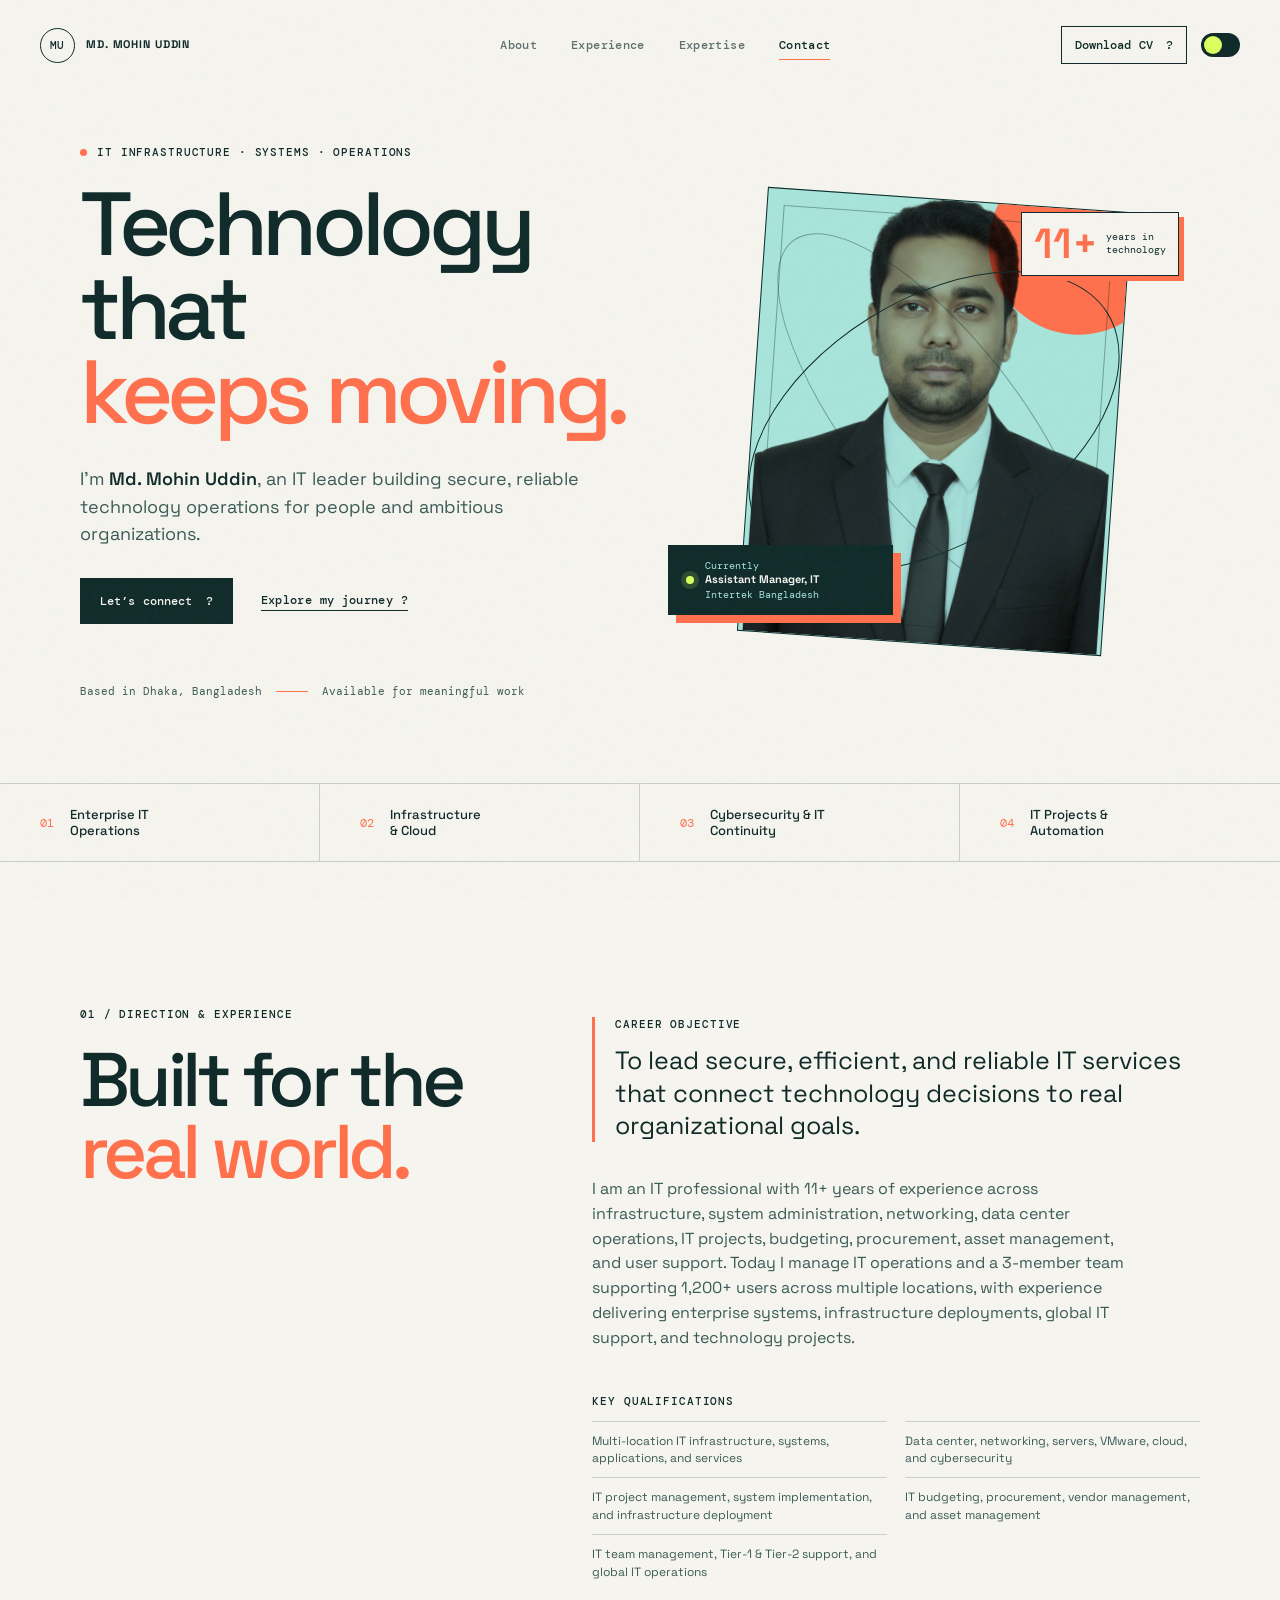
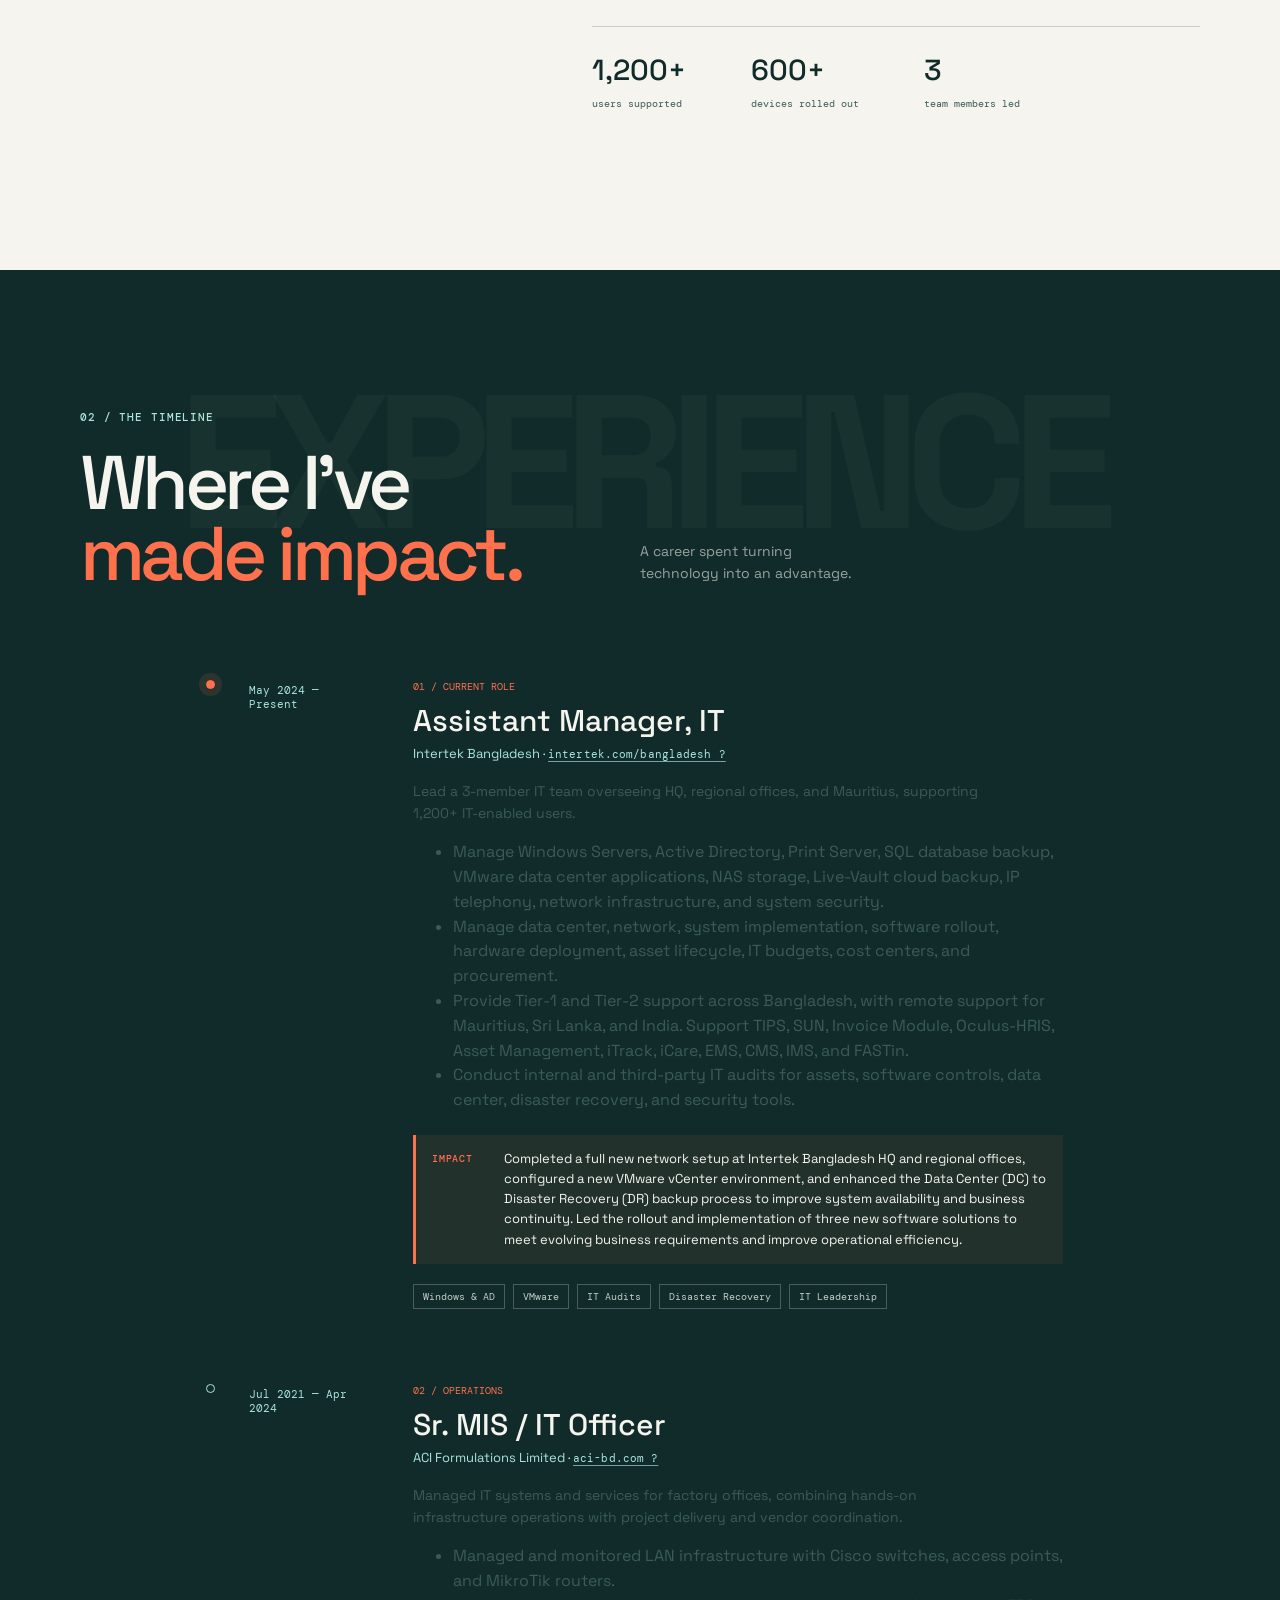
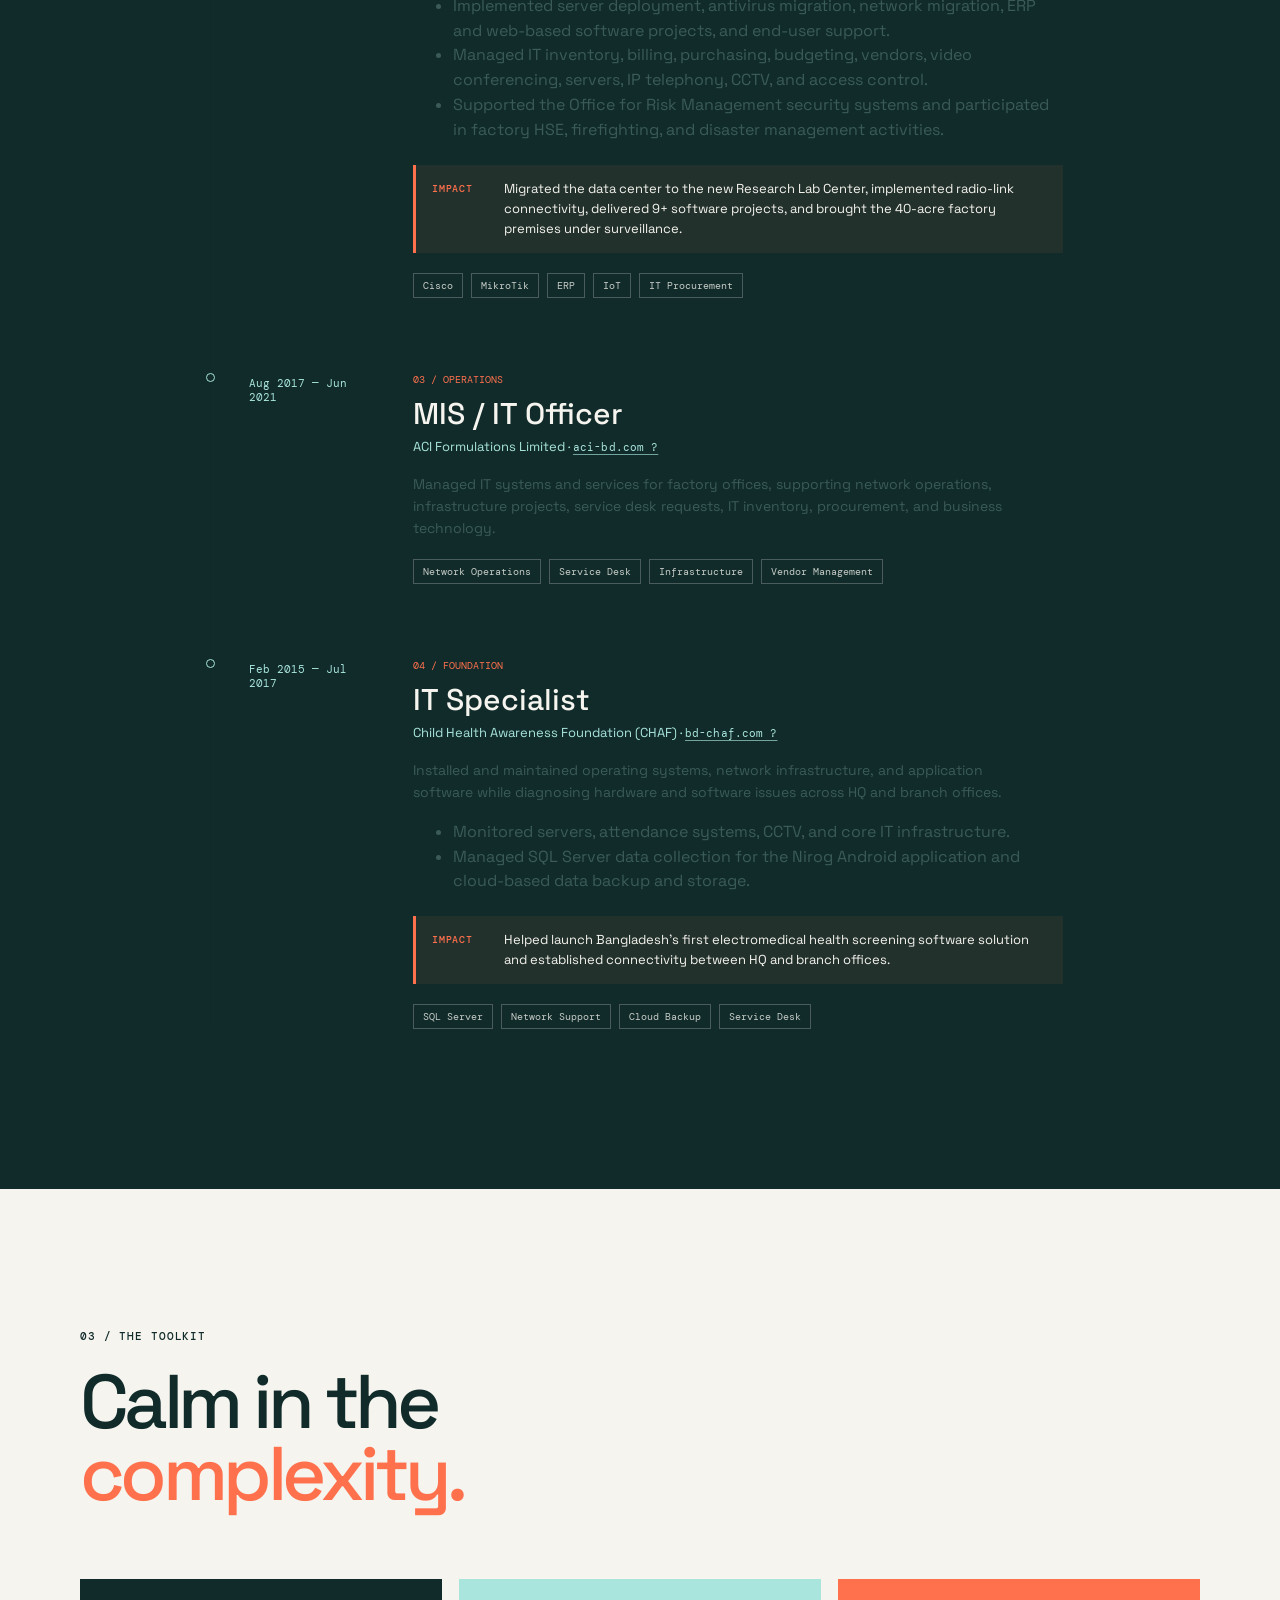
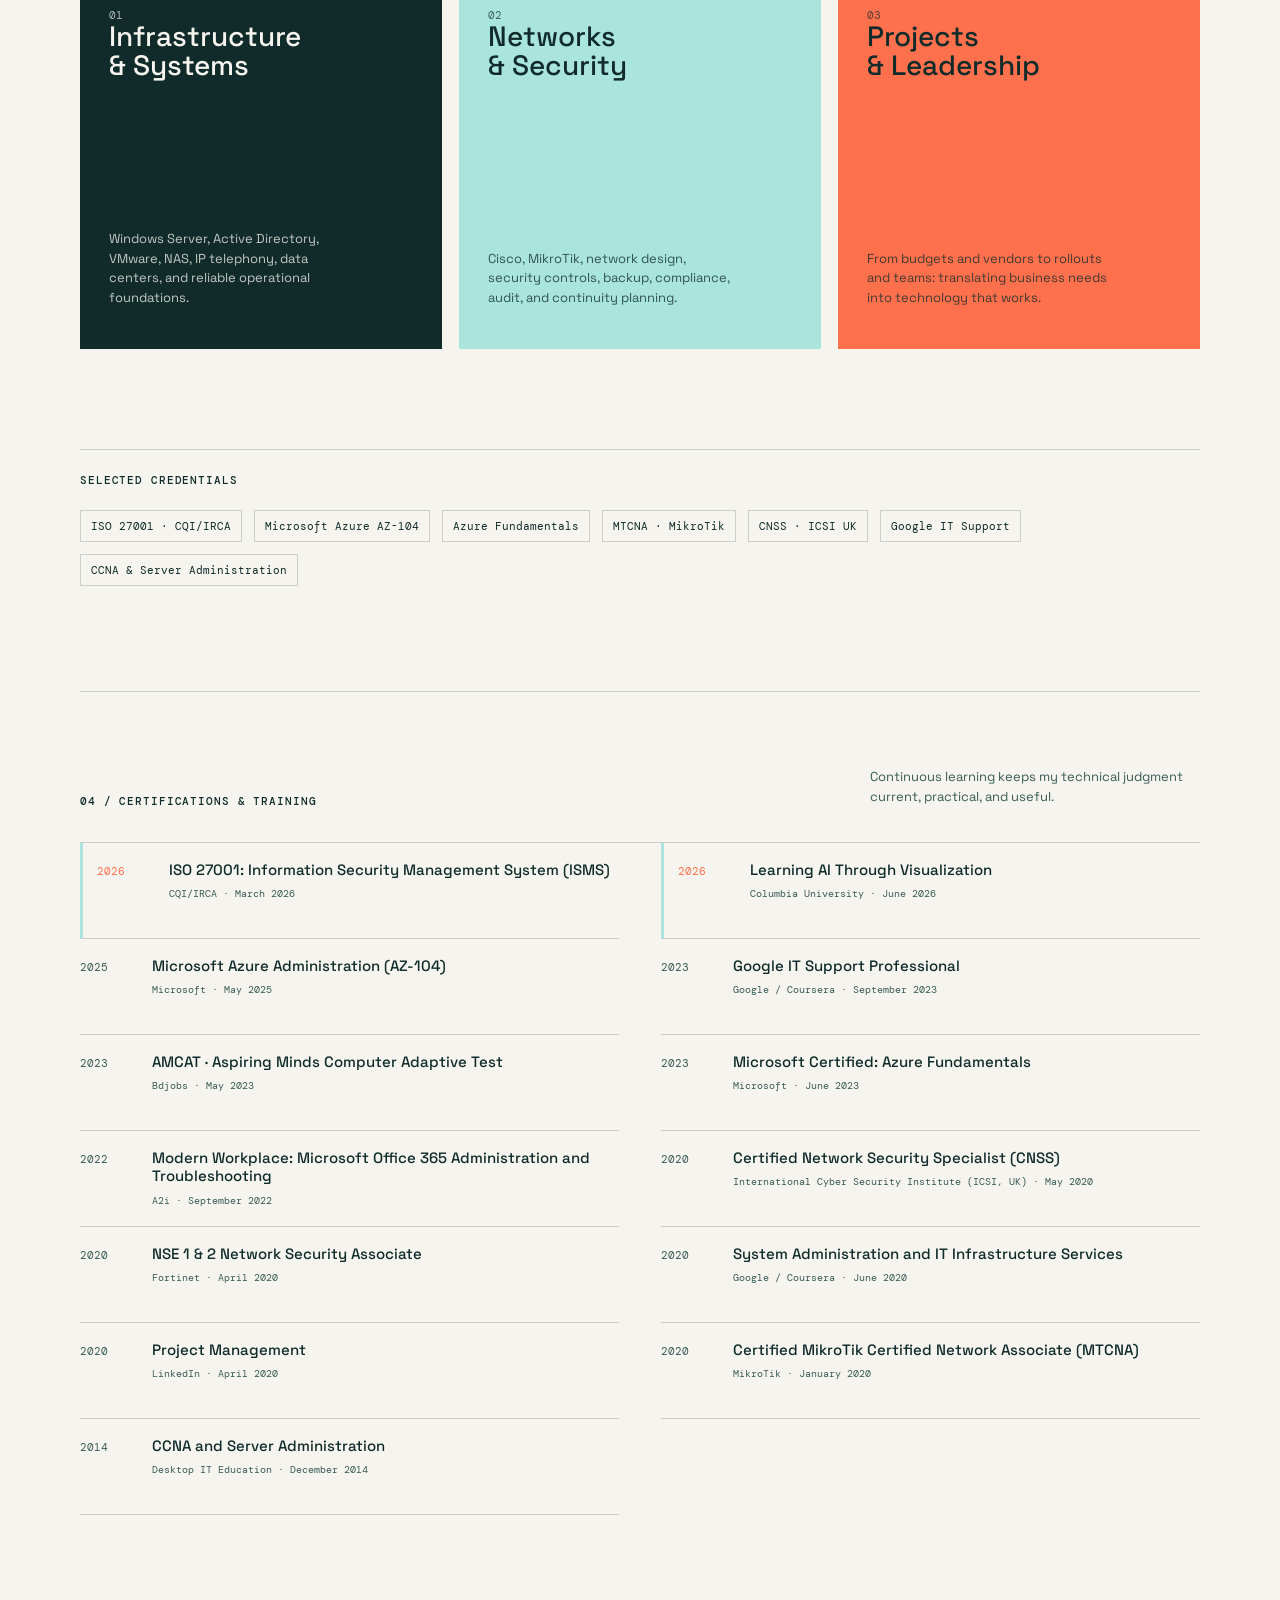
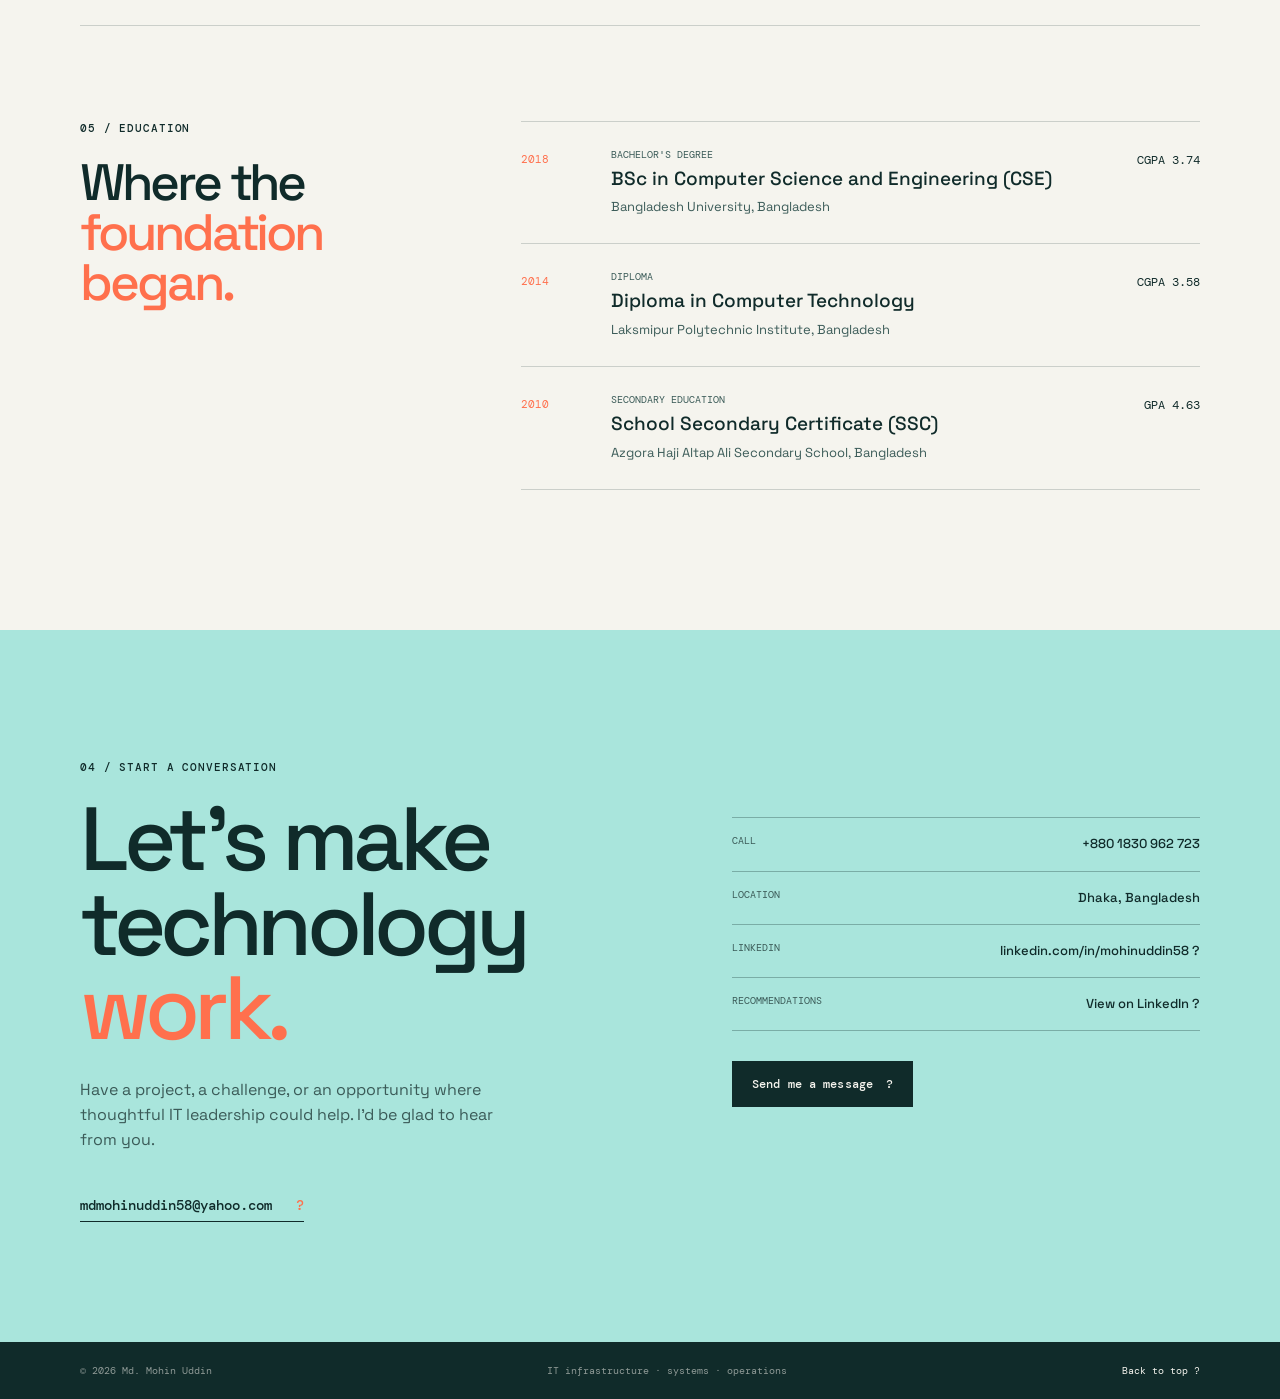
==== commit 0c326beb: "Update index.html" ====
--- a/index.html
+++ b/index.html
@@ -110,7 +110,7 @@
       </div>
     </section>
 
-    <section class="contact-section" id="contact"><div class="section-shell contact-grid"><div class="contact-copy reveal"><p class="eyebrow">04 / Start a conversation</p><h2>Let’s make<br>technology <em>work.</em></h2><p>Have a project, a challenge, or an opportunity where thoughtful IT leadership could help? I’d be glad to hear from you.</p><a class="email-link" href="mailto:mdmohinuddin58@yahoo.com">mdmohinuddin58@yahoo.com <span>?</span></a></div><div class="contact-details reveal reveal-delay"><div class="contact-detail"><span>Call</span><a href="tel:+8801830962723">+880 1830 962 723</a></div><div class="contact-detail"><span>Location</span><strong>Dhaka, Bangladesh</strong></div><div class="contact-detail"><span>LinkedIn</span><a href="https://www.linkedin.com/in/mohinuddin58/" target="_blank" rel="noreferrer">linkedin.com/in/mohinuddin58 ?</a></div><div class="contact-detail"><span>Recommendations</span><a href="https://www.linkedin.com/in/mohinuddin58/details/recommendations/?detailScreenTabIndex=0" target="_blank" rel="noreferrer">View on LinkedIn ?</a></div><a class="button button-primary" href="mailto:mdmohinuddin58@yahoo.com">Send me a message <span aria-hidden="true">?</span></a></div></div></section>
+    <section class="contact-section" id="contact"><div class="section-shell contact-grid"><div class="contact-copy reveal"><p class="eyebrow">04 / Start a conversation</p><h2>Let’s make<br>technology <em>work.</em></h2><p>Have a project, a challenge, or an opportunity where thoughtful IT leadership could help. I’d be glad to hear from you.</p><a class="email-link" href="mailto:mdmohinuddin58@yahoo.com">mdmohinuddin58@yahoo.com <span>?</span></a></div><div class="contact-details reveal reveal-delay"><div class="contact-detail"><span>Call</span><a href="tel:+8801830962723">+880 1830 962 723</a></div><div class="contact-detail"><span>Location</span><strong>Dhaka, Bangladesh</strong></div><div class="contact-detail"><span>LinkedIn</span><a href="https://www.linkedin.com/in/mohinuddin58/" target="_blank" rel="noreferrer">linkedin.com/in/mohinuddin58 ?</a></div><div class="contact-detail"><span>Recommendations</span><a href="https://www.linkedin.com/in/mohinuddin58/details/recommendations/?detailScreenTabIndex=0" target="_blank" rel="noreferrer">View on LinkedIn ?</a></div><a class="button button-primary" href="mailto:mdmohinuddin58@yahoo.com">Send me a message <span aria-hidden="true">?</span></a></div></div></section>
   </main>
   <footer class="site-footer"><div class="section-shell"><span>© 2026 Md. Mohin Uddin</span><span>IT infrastructure · systems · operations</span><a href="#top">Back to top ?</a></div></footer>
   <script src="script.js"></script>
--- a/styles.css
+++ b/styles.css
@@ -16,4 +16,5 @@
 @media(max-width:800px){.hero-visual{min-height:460px}.hero-stamp{z-index:12;right:8px;top:auto;bottom:14px;background:var(--paper);border:1px solid var(--ink);padding:10px 12px;box-shadow:5px 5px 0 var(--orange)}}
 .company a{color:var(--cyan);text-decoration:underline;text-decoration-color:rgba(169,229,220,.65);text-underline-offset:3px}.company a:hover{color:var(--lime)}
 .experience-section:before{right:0;left:0;text-align:center;white-space:nowrap;overflow:hidden;font-size:clamp(82px,15vw,190px)}
+.reveal{opacity:1;transform:none}@media(max-width:800px){.experience-section{padding:64px 0 72px}.experience-heading{margin-bottom:34px}.timeline-item{gap:8px;padding-bottom:36px}.expertise-grid{margin-top:32px}.expertise-card{min-height:250px;padding:24px}}
 .main-nav a{position:relative}.main-nav a:after{content:'';position:absolute;left:0;right:100%;bottom:-7px;height:1px;background:var(--orange);transition:right .25s ease}.main-nav a:hover:after,.main-nav a.active:after{right:0}.company a{font:11px var(--mono);letter-spacing:.01em}.contact-detail a,.email-link{transition:color .2s ease,opacity .2s ease}.contact-detail a:hover,.email-link:hover{color:var(--orange)!important}.button:focus-visible,.theme-toggle:focus-visible,.menu-toggle:focus-visible,.main-nav a:focus-visible,.company a:focus-visible,.contact-detail a:focus-visible,.email-link:focus-visible{outline:2px solid var(--orange);outline-offset:4px}
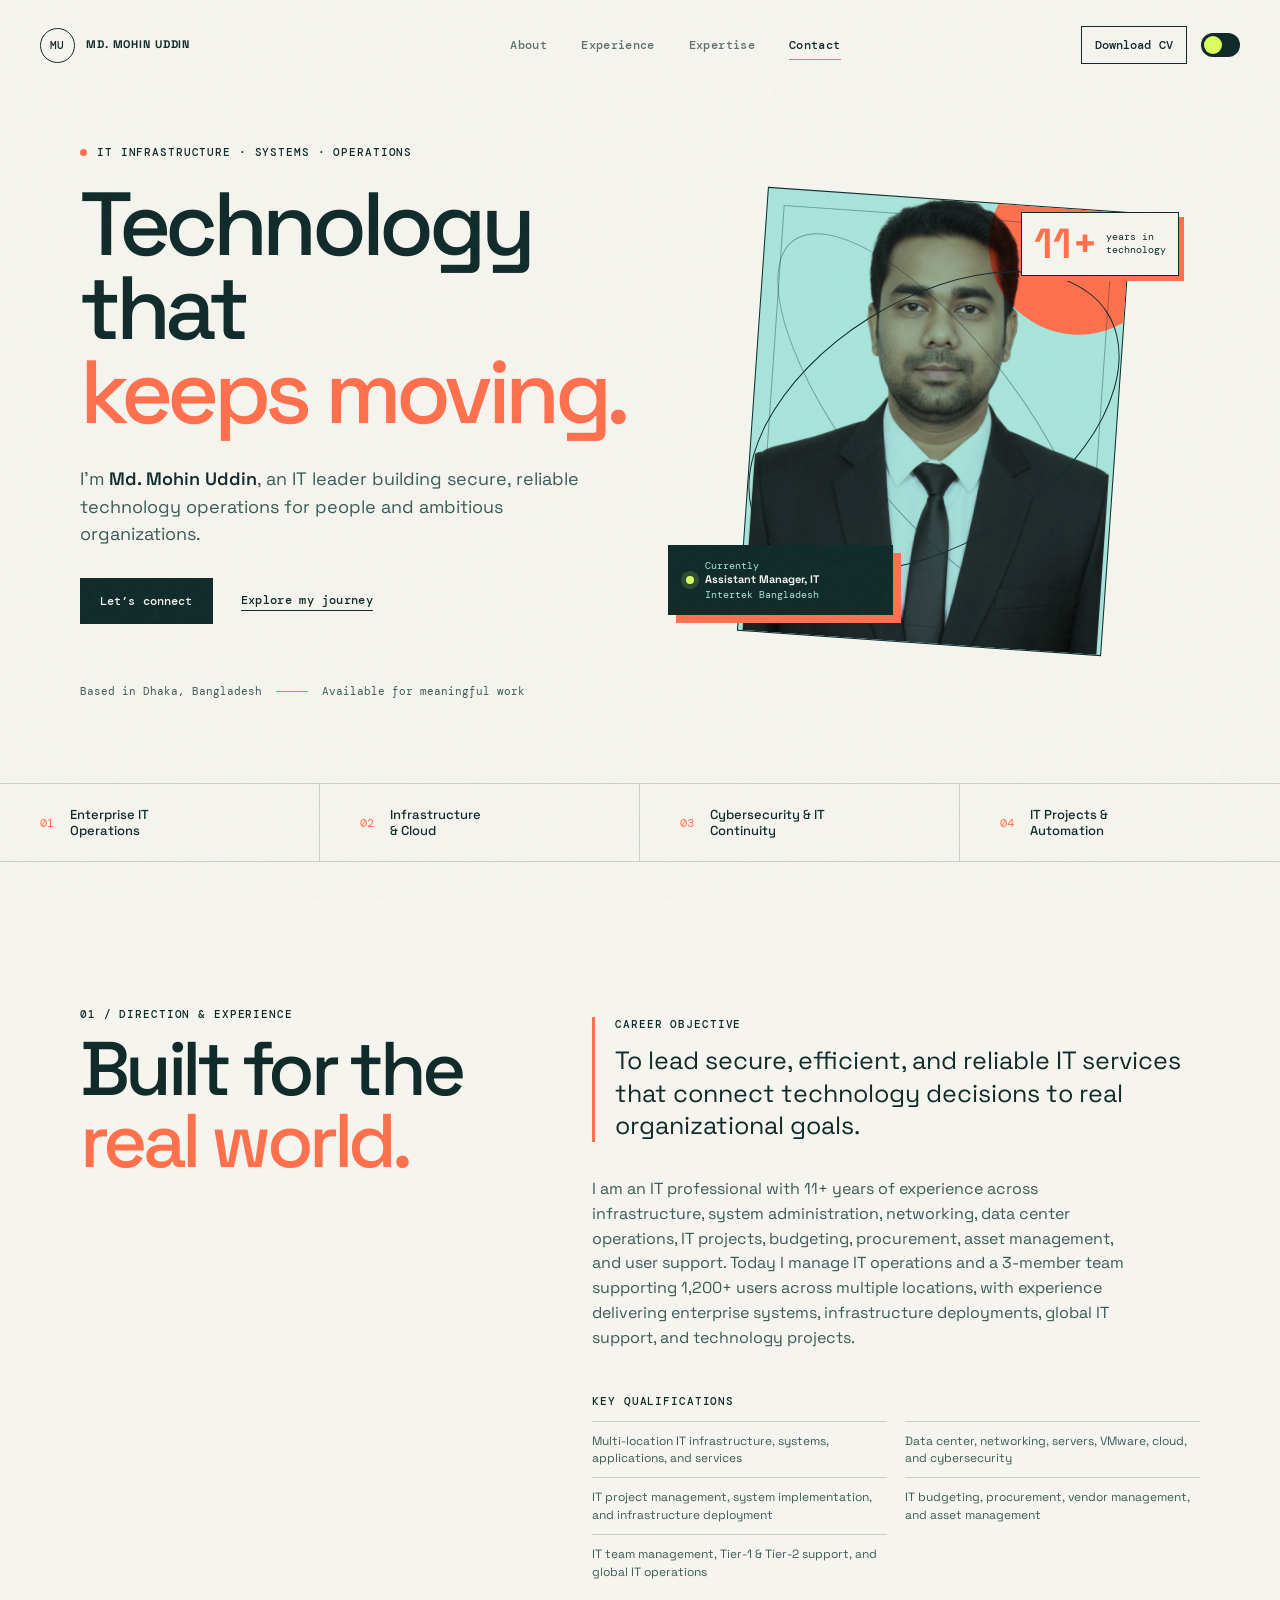
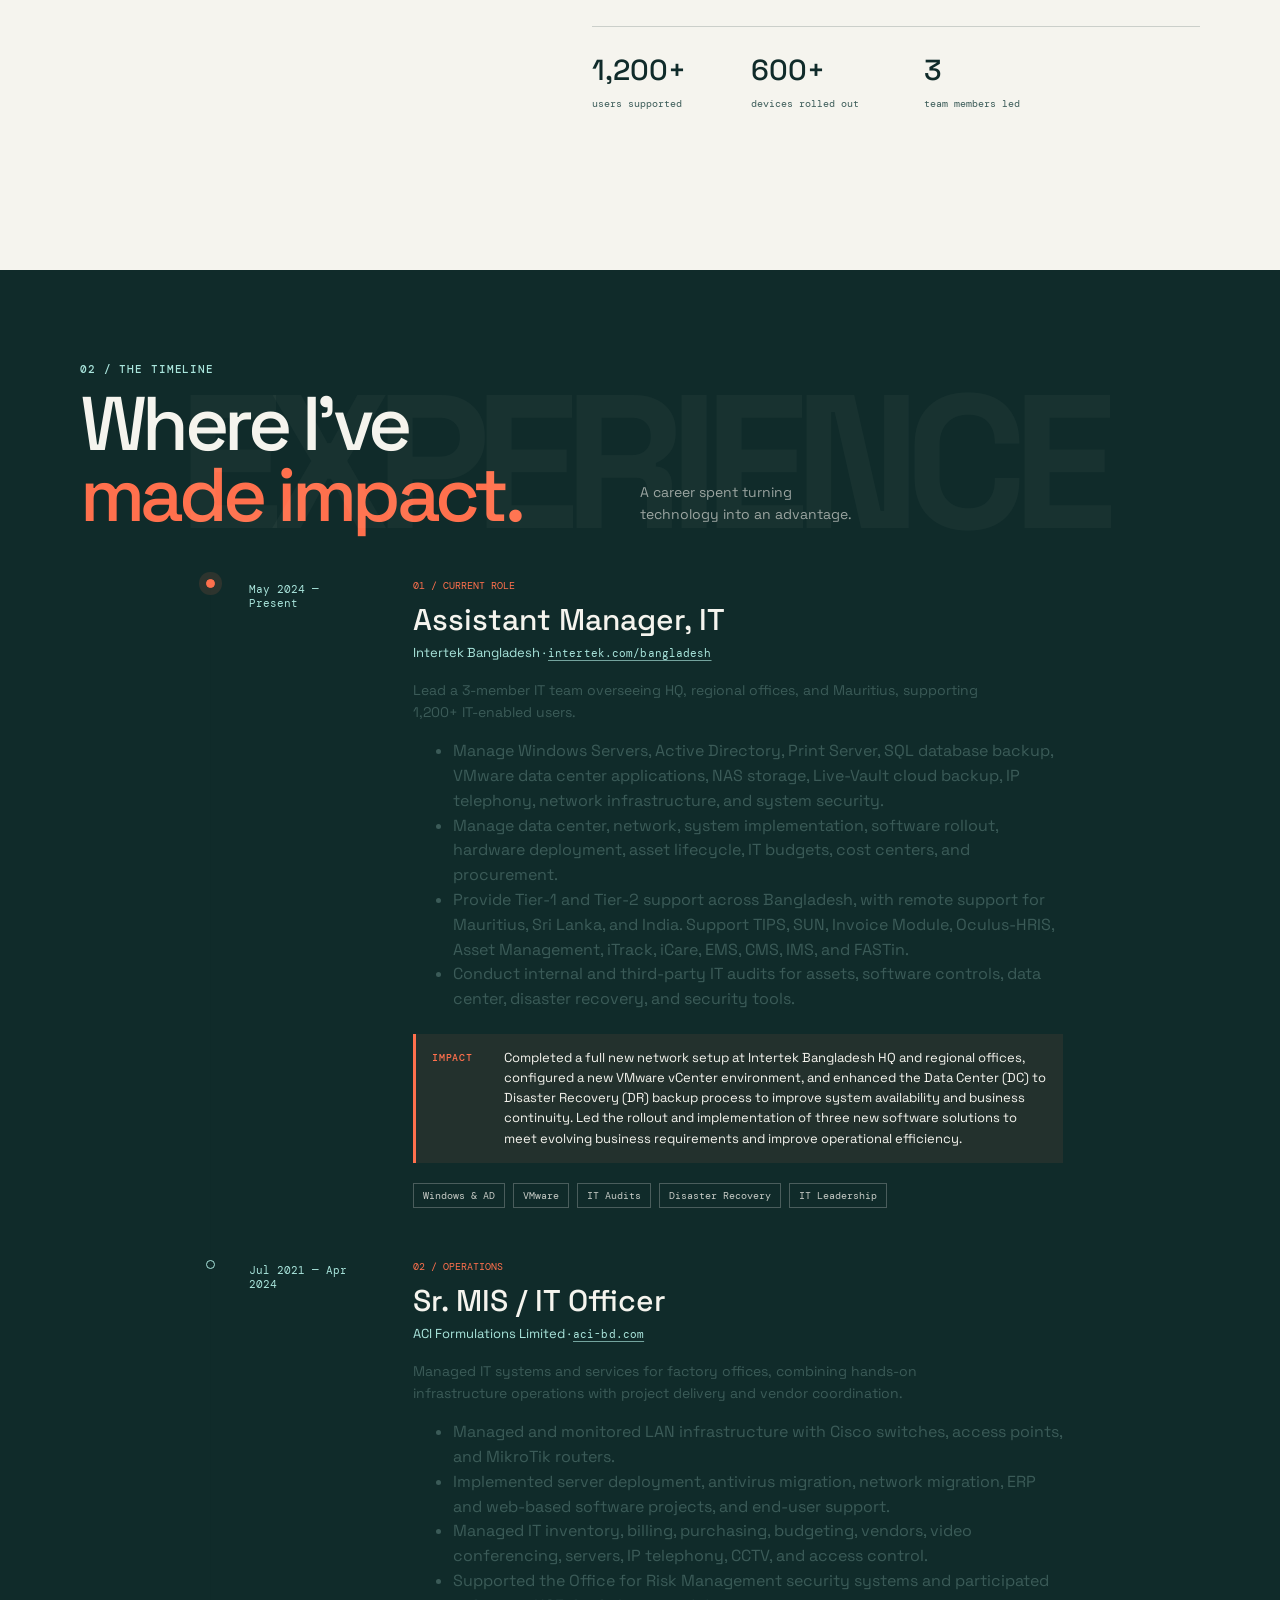
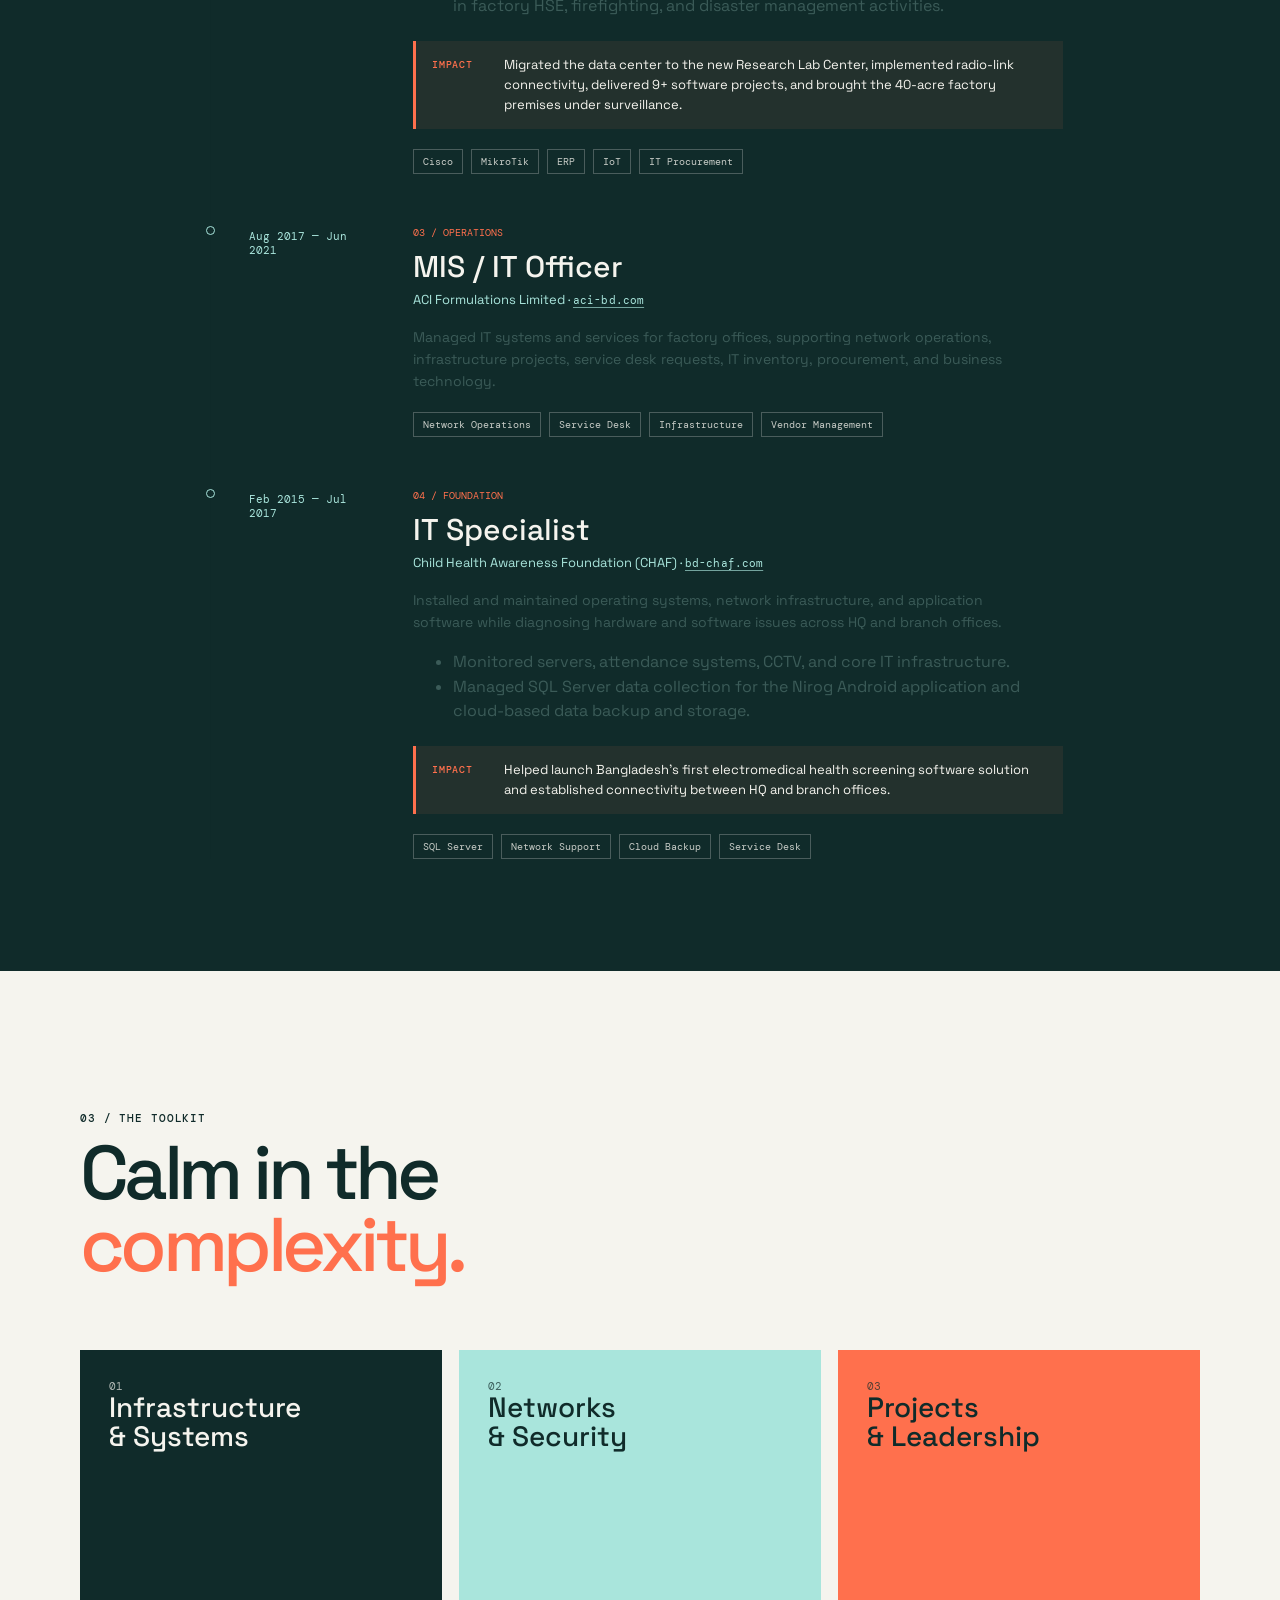
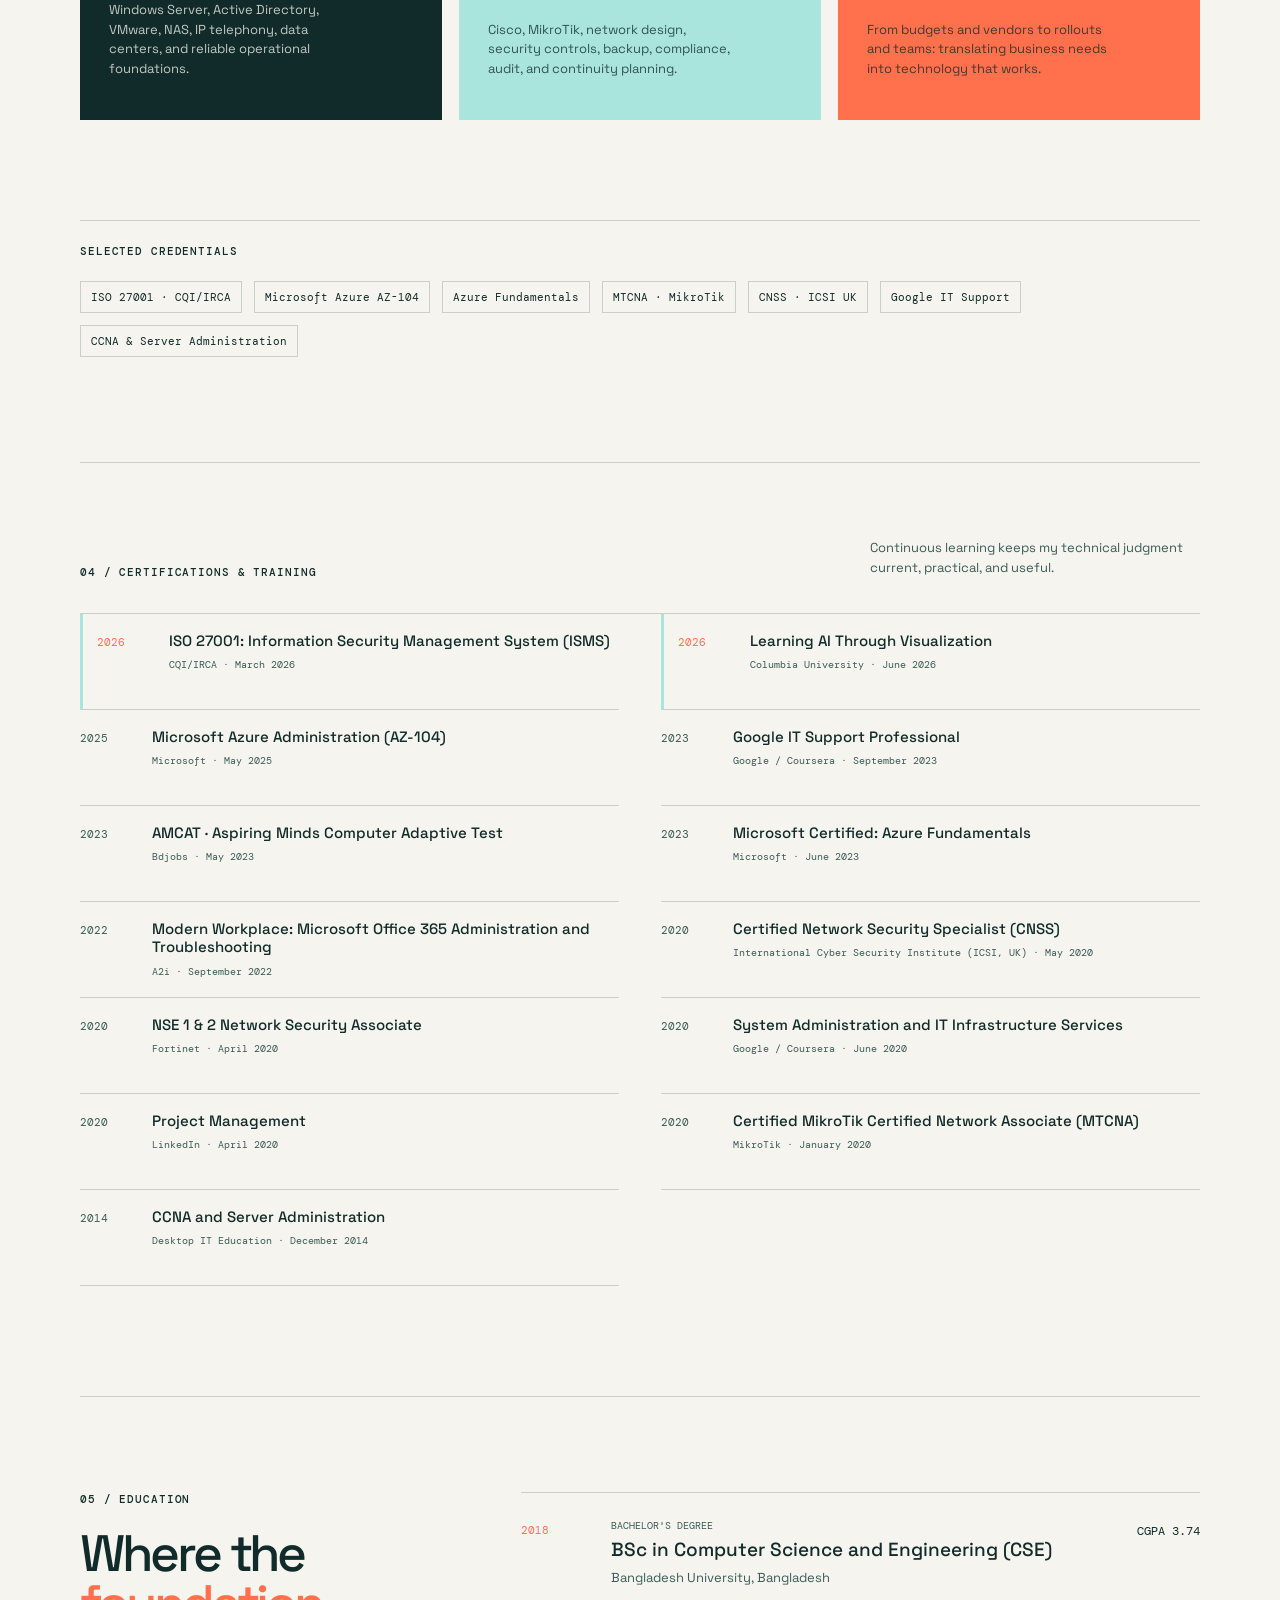
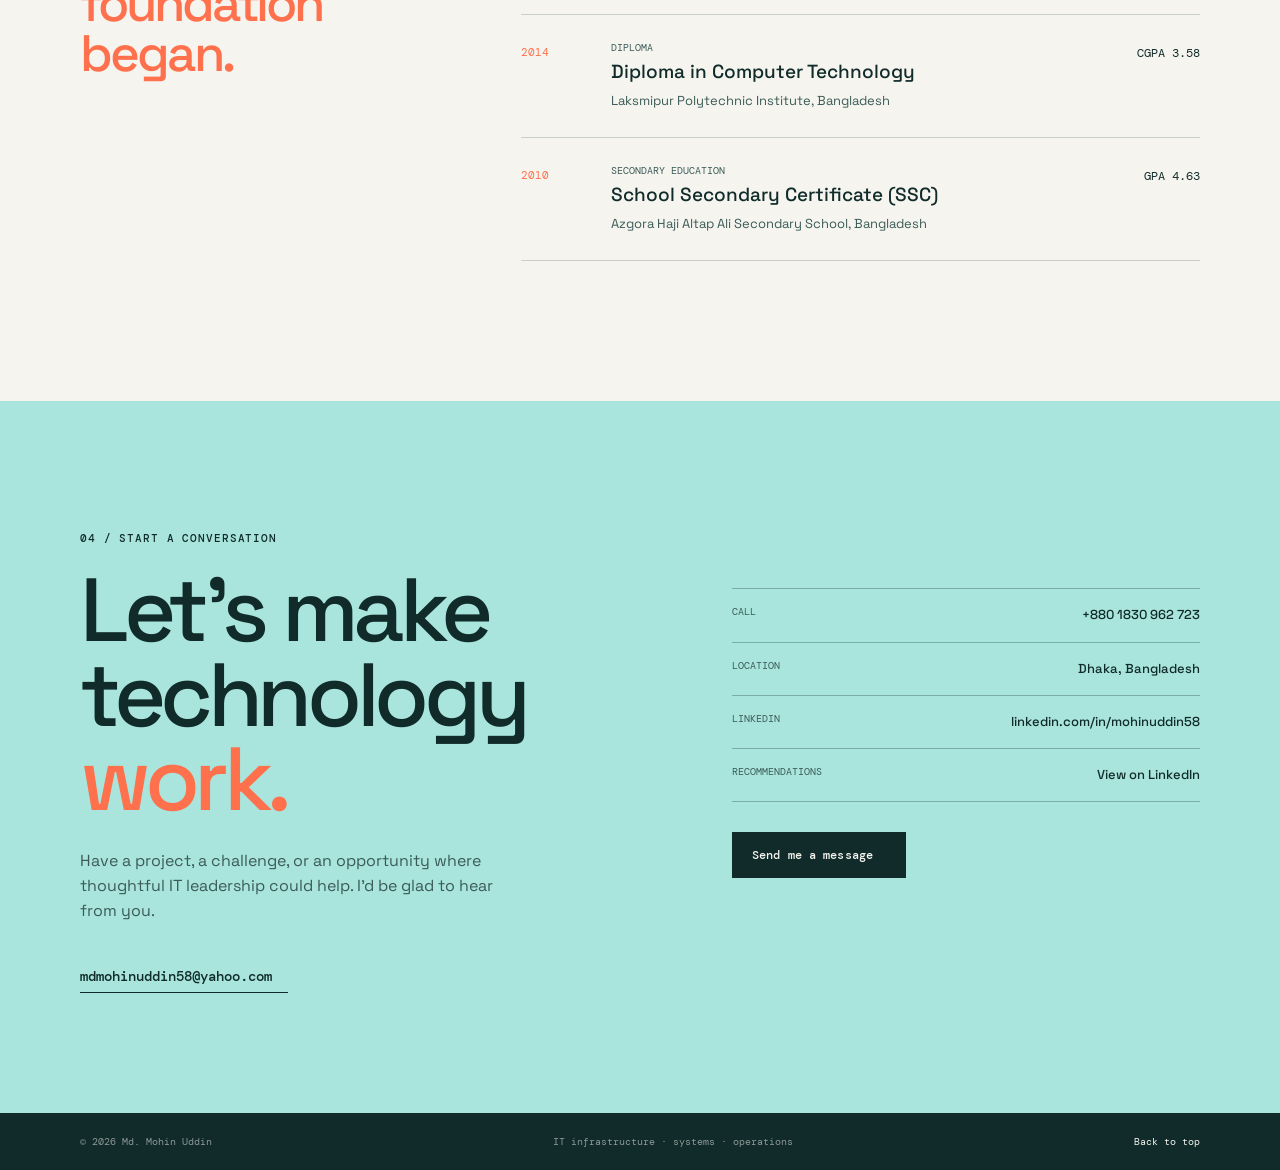
==== commit 65c686c3: "Update index.html" ====
--- a/index.html
+++ b/index.html
@@ -22,7 +22,7 @@
       <a href="#contact">Contact</a>
     </nav>
     <div class="header-actions">
-      <a class="button button-small button-outline" href="assets/Resume-of-Md-Mohin-Uddin-15.08.pdf" download>Download CV <span aria-hidden="true">?</span></a>
+      <a class="button button-small button-outline" href="assets/Resume-of-Md-Mohin-Uddin-15.08.pdf" download>Download CV</a>
       <button class="theme-toggle" id="themeToggle" type="button" aria-label="Toggle color theme"><span></span></button>
       <button class="menu-toggle" id="menuToggle" type="button" aria-label="Open navigation menu" aria-expanded="false"><i></i><i></i></button>
     </div>
@@ -35,8 +35,8 @@
         <h1 id="hero-title">Technology that<br><em>keeps moving.</em></h1>
         <p class="hero-intro">I’m <strong>Md. Mohin Uddin</strong>, an IT leader building secure, reliable technology operations for people and ambitious organizations.</p>
         <div class="hero-actions">
-          <a class="button button-primary" href="#contact">Let’s connect <span aria-hidden="true">?</span></a>
-          <a class="text-link" href="#experience">Explore my journey <span aria-hidden="true">?</span></a>
+          <a class="button button-primary" href="#contact">Let’s connect</a>
+          <a class="text-link" href="#experience">Explore my journey <span aria-hidden="true"></span></a>
         </div>
         <div class="hero-meta"><span>Based in Dhaka, Bangladesh</span><span class="meta-line"></span><span>Available for meaningful work</span></div>
       </div>
@@ -66,10 +66,10 @@
       <div class="section-shell">
         <div class="section-heading experience-heading reveal"><p class="eyebrow">02 / The timeline</p><h2>Where I’ve<br><em>made impact.</em></h2><p class="heading-note">A career spent turning technology into an advantage.</p></div>
         <div class="timeline">
-          <article class="timeline-item current reveal"><div class="timeline-marker"><span></span></div><div class="timeline-date">May 2024 — Present</div><div class="timeline-body"><p class="role-label">01 / Current role</p><h3>Assistant Manager, IT</h3><p class="company">Intertek Bangladesh · <a href="https://www.intertek.com/bangladesh/" target="_blank" rel="noreferrer">intertek.com/bangladesh ?</a></p><p>Lead a 3-member IT team overseeing HQ, regional offices, and Mauritius, supporting 1,200+ IT-enabled users.</p><ul><li>Manage Windows Servers, Active Directory, Print Server, SQL database backup, VMware data center applications, NAS storage, Live-Vault cloud backup, IP telephony, network infrastructure, and system security.</li><li>Manage data center, network, system implementation, software rollout, hardware deployment, asset lifecycle, IT budgets, cost centers, and procurement.</li><li>Provide Tier-1 and Tier-2 support across Bangladesh, with remote support for Mauritius, Sri Lanka, and India. Support TIPS, SUN, Invoice Module, Oculus-HRIS, Asset Management, iTrack, iCare, EMS, CMS, IMS, and FASTin.</li><li>Conduct internal and third-party IT audits for assets, software controls, data center, disaster recovery, and security tools.</li></ul><div class="achievement"><strong>Impact</strong><span>Completed a full new network setup at Intertek Bangladesh HQ and regional offices, configured a new VMware vCenter environment, and enhanced the Data Center (DC) to Disaster Recovery (DR) backup process to improve system availability and business continuity. Led the rollout and implementation of three new software solutions to meet evolving business requirements and improve operational efficiency.</span></div><div class="tag-list"><span>Windows & AD</span><span>VMware</span><span>IT Audits</span><span>Disaster Recovery</span><span>IT Leadership</span></div></div></article>
-          <article class="timeline-item reveal"><div class="timeline-marker"><span></span></div><div class="timeline-date">Jul 2021 — Apr 2024</div><div class="timeline-body"><p class="role-label">02 / Operations</p><h3>Sr. MIS / IT Officer</h3><p class="company">ACI Formulations Limited · <a href="https://www.aci-bd.com" target="_blank" rel="noreferrer">aci-bd.com ?</a></p><p>Managed IT systems and services for factory offices, combining hands-on infrastructure operations with project delivery and vendor coordination.</p><ul><li>Managed and monitored LAN infrastructure with Cisco switches, access points, and MikroTik routers.</li><li>Implemented server deployment, antivirus migration, network migration, ERP and web-based software projects, and end-user support.</li><li>Managed IT inventory, billing, purchasing, budgeting, vendors, video conferencing, servers, IP telephony, CCTV, and access control.</li><li>Supported the Office for Risk Management security systems and participated in factory HSE, firefighting, and disaster management activities.</li></ul><div class="achievement"><strong>Impact</strong><span>Migrated the data center to the new Research Lab Center, implemented radio-link connectivity, delivered 9+ software projects, and brought the 40-acre factory premises under surveillance.</span></div><div class="tag-list"><span>Cisco</span><span>MikroTik</span><span>ERP</span><span>IoT</span><span>IT Procurement</span></div></div></article>
-          <article class="timeline-item reveal"><div class="timeline-marker"><span></span></div><div class="timeline-date">Aug 2017 — Jun 2021</div><div class="timeline-body"><p class="role-label">03 / Operations</p><h3>MIS / IT Officer</h3><p class="company">ACI Formulations Limited · <a href="https://www.aci-bd.com" target="_blank" rel="noreferrer">aci-bd.com ?</a></p><p>Managed IT systems and services for factory offices, supporting network operations, infrastructure projects, service desk requests, IT inventory, procurement, and business technology.</p><div class="tag-list"><span>Network Operations</span><span>Service Desk</span><span>Infrastructure</span><span>Vendor Management</span></div></div></article>
-          <article class="timeline-item reveal"><div class="timeline-marker"><span></span></div><div class="timeline-date">Feb 2015 — Jul 2017</div><div class="timeline-body"><p class="role-label">04 / Foundation</p><h3>IT Specialist</h3><p class="company">Child Health Awareness Foundation (CHAF) · <a href="https://bd-chaf.com" target="_blank" rel="noreferrer">bd-chaf.com ?</a></p><p>Installed and maintained operating systems, network infrastructure, and application software while diagnosing hardware and software issues across HQ and branch offices.</p><ul><li>Monitored servers, attendance systems, CCTV, and core IT infrastructure.</li><li>Managed SQL Server data collection for the Nirog Android application and cloud-based data backup and storage.</li></ul><div class="achievement"><strong>Impact</strong><span>Helped launch Bangladesh’s first electromedical health screening software solution and established connectivity between HQ and branch offices.</span></div><div class="tag-list"><span>SQL Server</span><span>Network Support</span><span>Cloud Backup</span><span>Service Desk</span></div></div></article>
+          <article class="timeline-item current reveal"><div class="timeline-marker"><span></span></div><div class="timeline-date">May 2024 — Present</div><div class="timeline-body"><p class="role-label">01 / Current role</p><h3>Assistant Manager, IT</h3><p class="company">Intertek Bangladesh · <a href="https://www.intertek.com/bangladesh/" target="_blank" rel="noreferrer">intertek.com/bangladesh</a></p><p>Lead a 3-member IT team overseeing HQ, regional offices, and Mauritius, supporting 1,200+ IT-enabled users.</p><ul><li>Manage Windows Servers, Active Directory, Print Server, SQL database backup, VMware data center applications, NAS storage, Live-Vault cloud backup, IP telephony, network infrastructure, and system security.</li><li>Manage data center, network, system implementation, software rollout, hardware deployment, asset lifecycle, IT budgets, cost centers, and procurement.</li><li>Provide Tier-1 and Tier-2 support across Bangladesh, with remote support for Mauritius, Sri Lanka, and India. Support TIPS, SUN, Invoice Module, Oculus-HRIS, Asset Management, iTrack, iCare, EMS, CMS, IMS, and FASTin.</li><li>Conduct internal and third-party IT audits for assets, software controls, data center, disaster recovery, and security tools.</li></ul><div class="achievement"><strong>Impact</strong><span>Completed a full new network setup at Intertek Bangladesh HQ and regional offices, configured a new VMware vCenter environment, and enhanced the Data Center (DC) to Disaster Recovery (DR) backup process to improve system availability and business continuity. Led the rollout and implementation of three new software solutions to meet evolving business requirements and improve operational efficiency.</span></div><div class="tag-list"><span>Windows & AD</span><span>VMware</span><span>IT Audits</span><span>Disaster Recovery</span><span>IT Leadership</span></div></div></article>
+          <article class="timeline-item reveal"><div class="timeline-marker"><span></span></div><div class="timeline-date">Jul 2021 — Apr 2024</div><div class="timeline-body"><p class="role-label">02 / Operations</p><h3>Sr. MIS / IT Officer</h3><p class="company">ACI Formulations Limited · <a href="https://www.aci-bd.com" target="_blank" rel="noreferrer">aci-bd.com</a></p><p>Managed IT systems and services for factory offices, combining hands-on infrastructure operations with project delivery and vendor coordination.</p><ul><li>Managed and monitored LAN infrastructure with Cisco switches, access points, and MikroTik routers.</li><li>Implemented server deployment, antivirus migration, network migration, ERP and web-based software projects, and end-user support.</li><li>Managed IT inventory, billing, purchasing, budgeting, vendors, video conferencing, servers, IP telephony, CCTV, and access control.</li><li>Supported the Office for Risk Management security systems and participated in factory HSE, firefighting, and disaster management activities.</li></ul><div class="achievement"><strong>Impact</strong><span>Migrated the data center to the new Research Lab Center, implemented radio-link connectivity, delivered 9+ software projects, and brought the 40-acre factory premises under surveillance.</span></div><div class="tag-list"><span>Cisco</span><span>MikroTik</span><span>ERP</span><span>IoT</span><span>IT Procurement</span></div></div></article>
+          <article class="timeline-item reveal"><div class="timeline-marker"><span></span></div><div class="timeline-date">Aug 2017 — Jun 2021</div><div class="timeline-body"><p class="role-label">03 / Operations</p><h3>MIS / IT Officer</h3><p class="company">ACI Formulations Limited · <a href="https://www.aci-bd.com" target="_blank" rel="noreferrer">aci-bd.com</a></p><p>Managed IT systems and services for factory offices, supporting network operations, infrastructure projects, service desk requests, IT inventory, procurement, and business technology.</p><div class="tag-list"><span>Network Operations</span><span>Service Desk</span><span>Infrastructure</span><span>Vendor Management</span></div></div></article>
+          <article class="timeline-item reveal"><div class="timeline-marker"><span></span></div><div class="timeline-date">Feb 2015 — Jul 2017</div><div class="timeline-body"><p class="role-label">04 / Foundation</p><h3>IT Specialist</h3><p class="company">Child Health Awareness Foundation (CHAF) · <a href="https://bd-chaf.com" target="_blank" rel="noreferrer">bd-chaf.com</a></p><p>Installed and maintained operating systems, network infrastructure, and application software while diagnosing hardware and software issues across HQ and branch offices.</p><ul><li>Monitored servers, attendance systems, CCTV, and core IT infrastructure.</li><li>Managed SQL Server data collection for the Nirog Android application and cloud-based data backup and storage.</li></ul><div class="achievement"><strong>Impact</strong><span>Helped launch Bangladesh’s first electromedical health screening software solution and established connectivity between HQ and branch offices.</span></div><div class="tag-list"><span>SQL Server</span><span>Network Support</span><span>Cloud Backup</span><span>Service Desk</span></div></div></article>
         </div>
       </div>
     </section>
@@ -110,9 +110,9 @@
       </div>
     </section>
 
-    <section class="contact-section" id="contact"><div class="section-shell contact-grid"><div class="contact-copy reveal"><p class="eyebrow">04 / Start a conversation</p><h2>Let’s make<br>technology <em>work.</em></h2><p>Have a project, a challenge, or an opportunity where thoughtful IT leadership could help. I’d be glad to hear from you.</p><a class="email-link" href="mailto:mdmohinuddin58@yahoo.com">mdmohinuddin58@yahoo.com <span>?</span></a></div><div class="contact-details reveal reveal-delay"><div class="contact-detail"><span>Call</span><a href="tel:+8801830962723">+880 1830 962 723</a></div><div class="contact-detail"><span>Location</span><strong>Dhaka, Bangladesh</strong></div><div class="contact-detail"><span>LinkedIn</span><a href="https://www.linkedin.com/in/mohinuddin58/" target="_blank" rel="noreferrer">linkedin.com/in/mohinuddin58 ?</a></div><div class="contact-detail"><span>Recommendations</span><a href="https://www.linkedin.com/in/mohinuddin58/details/recommendations/?detailScreenTabIndex=0" target="_blank" rel="noreferrer">View on LinkedIn ?</a></div><a class="button button-primary" href="mailto:mdmohinuddin58@yahoo.com">Send me a message <span aria-hidden="true">?</span></a></div></div></section>
+    <section class="contact-section" id="contact"><div class="section-shell contact-grid"><div class="contact-copy reveal"><p class="eyebrow">04 / Start a conversation</p><h2>Let’s make<br>technology <em>work.</em></h2><p>Have a project, a challenge, or an opportunity where thoughtful IT leadership could help. I’d be glad to hear from you.</p><a class="email-link" href="mailto:mdmohinuddin58@yahoo.com">mdmohinuddin58@yahoo.com <span></span></a></div><div class="contact-details reveal reveal-delay"><div class="contact-detail"><span>Call</span><a href="tel:+8801830962723">+880 1830 962 723</a></div><div class="contact-detail"><span>Location</span><strong>Dhaka, Bangladesh</strong></div><div class="contact-detail"><span>LinkedIn</span><a href="https://www.linkedin.com/in/mohinuddin58/" target="_blank" rel="noreferrer">linkedin.com/in/mohinuddin58</a></div><div class="contact-detail"><span>Recommendations</span><a href="https://www.linkedin.com/in/mohinuddin58/details/recommendations/?detailScreenTabIndex=0" target="_blank" rel="noreferrer">View on LinkedIn</a></div><a class="button button-primary" href="mailto:mdmohinuddin58@yahoo.com">Send me a message <span aria-hidden="true"></span></a></div></div></section>
   </main>
-  <footer class="site-footer"><div class="section-shell"><span>© 2026 Md. Mohin Uddin</span><span>IT infrastructure · systems · operations</span><a href="#top">Back to top ?</a></div></footer>
+  <footer class="site-footer"><div class="section-shell"><span>© 2026 Md. Mohin Uddin</span><span>IT infrastructure · systems · operations</span><a href="#top">Back to top </a></div></footer>
   <script src="script.js"></script>
 </body>
 </html>
--- a/styles.css
+++ b/styles.css
@@ -17,4 +17,5 @@
 .company a{color:var(--cyan);text-decoration:underline;text-decoration-color:rgba(169,229,220,.65);text-underline-offset:3px}.company a:hover{color:var(--lime)}
 .experience-section:before{right:0;left:0;text-align:center;white-space:nowrap;overflow:hidden;font-size:clamp(82px,15vw,190px)}
 .reveal{opacity:1;transform:none}@media(max-width:800px){.experience-section{padding:64px 0 72px}.experience-heading{margin-bottom:34px}.timeline-item{gap:8px;padding-bottom:36px}.expertise-grid{margin-top:32px}.expertise-card{min-height:250px;padding:24px}}
+.section-heading .eyebrow{margin-bottom:12px}.experience-section{padding:92px 0 112px}.experience-heading{margin-bottom:48px}.timeline-item{padding-bottom:52px}@media(max-width:800px){.experience-section{padding:52px 0 64px}.experience-heading{margin-bottom:28px}.timeline-item{padding-bottom:32px}}
 .main-nav a{position:relative}.main-nav a:after{content:'';position:absolute;left:0;right:100%;bottom:-7px;height:1px;background:var(--orange);transition:right .25s ease}.main-nav a:hover:after,.main-nav a.active:after{right:0}.company a{font:11px var(--mono);letter-spacing:.01em}.contact-detail a,.email-link{transition:color .2s ease,opacity .2s ease}.contact-detail a:hover,.email-link:hover{color:var(--orange)!important}.button:focus-visible,.theme-toggle:focus-visible,.menu-toggle:focus-visible,.main-nav a:focus-visible,.company a:focus-visible,.contact-detail a:focus-visible,.email-link:focus-visible{outline:2px solid var(--orange);outline-offset:4px}
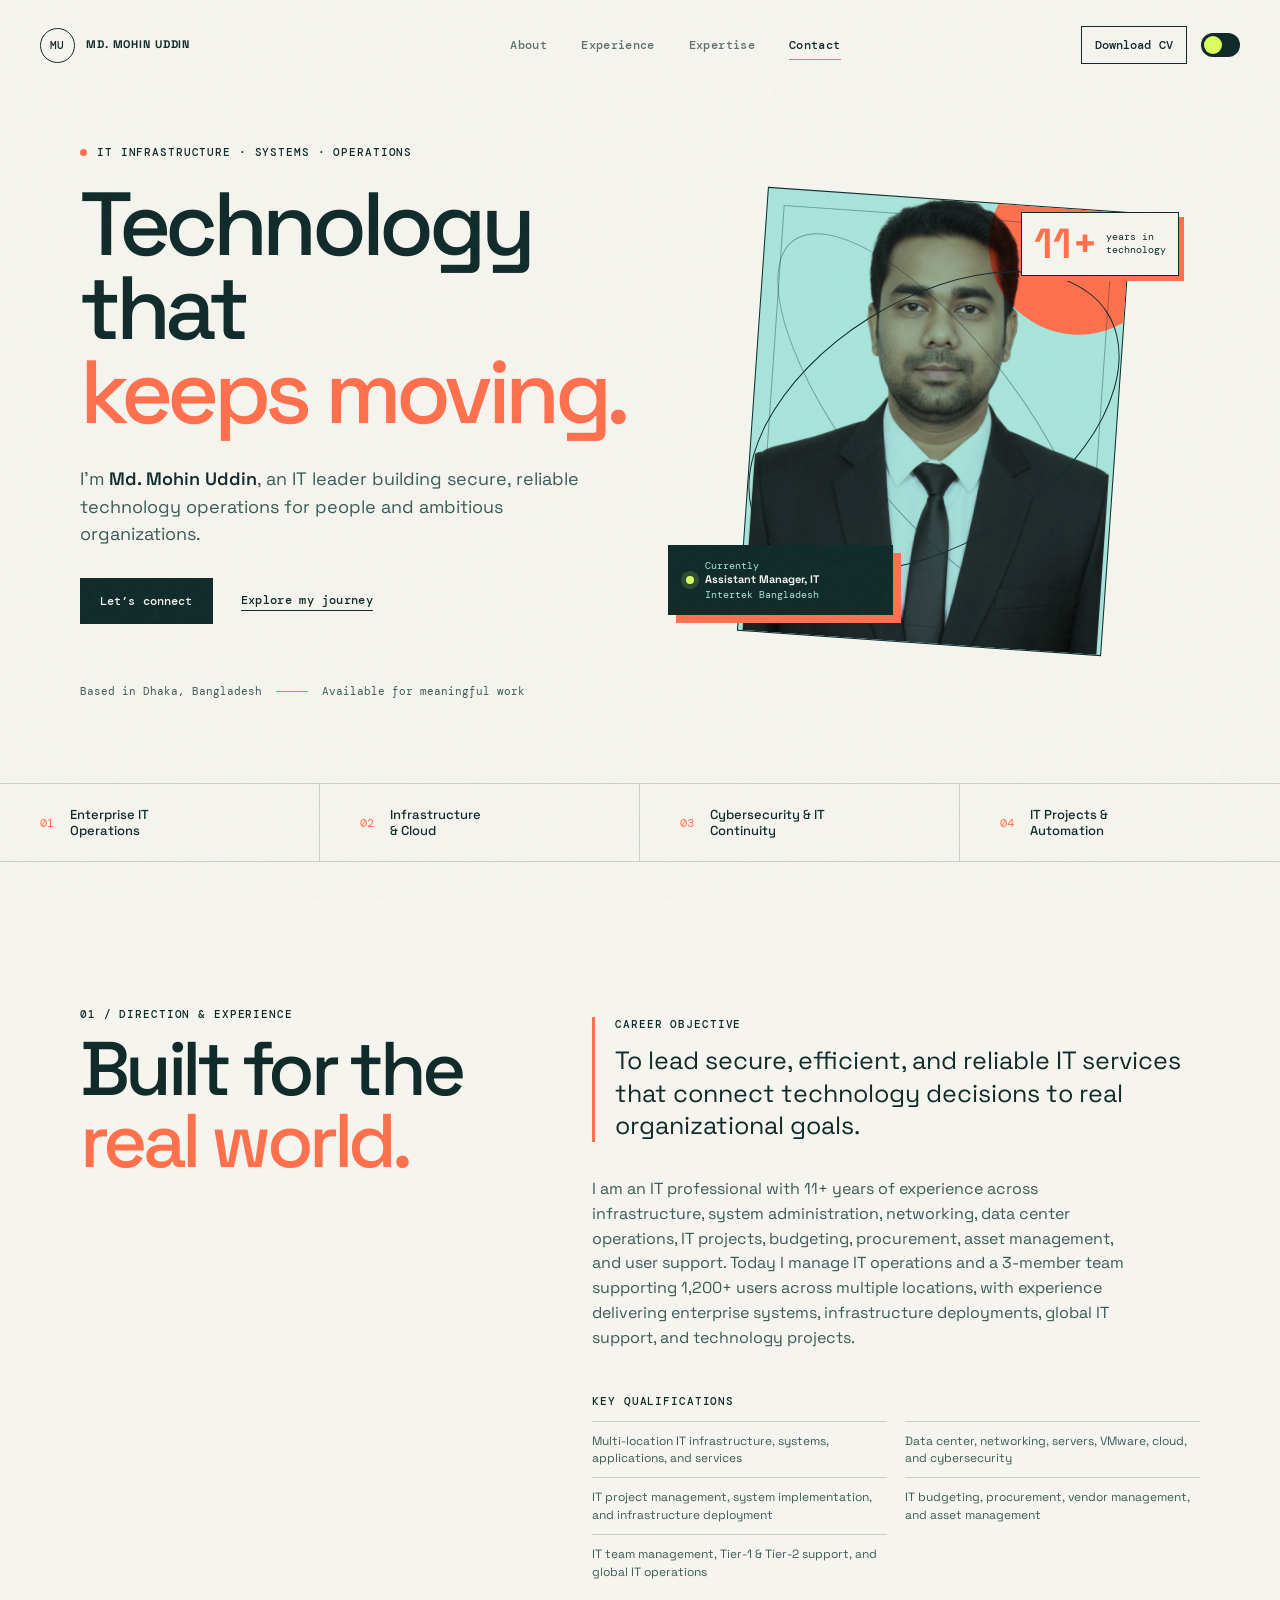
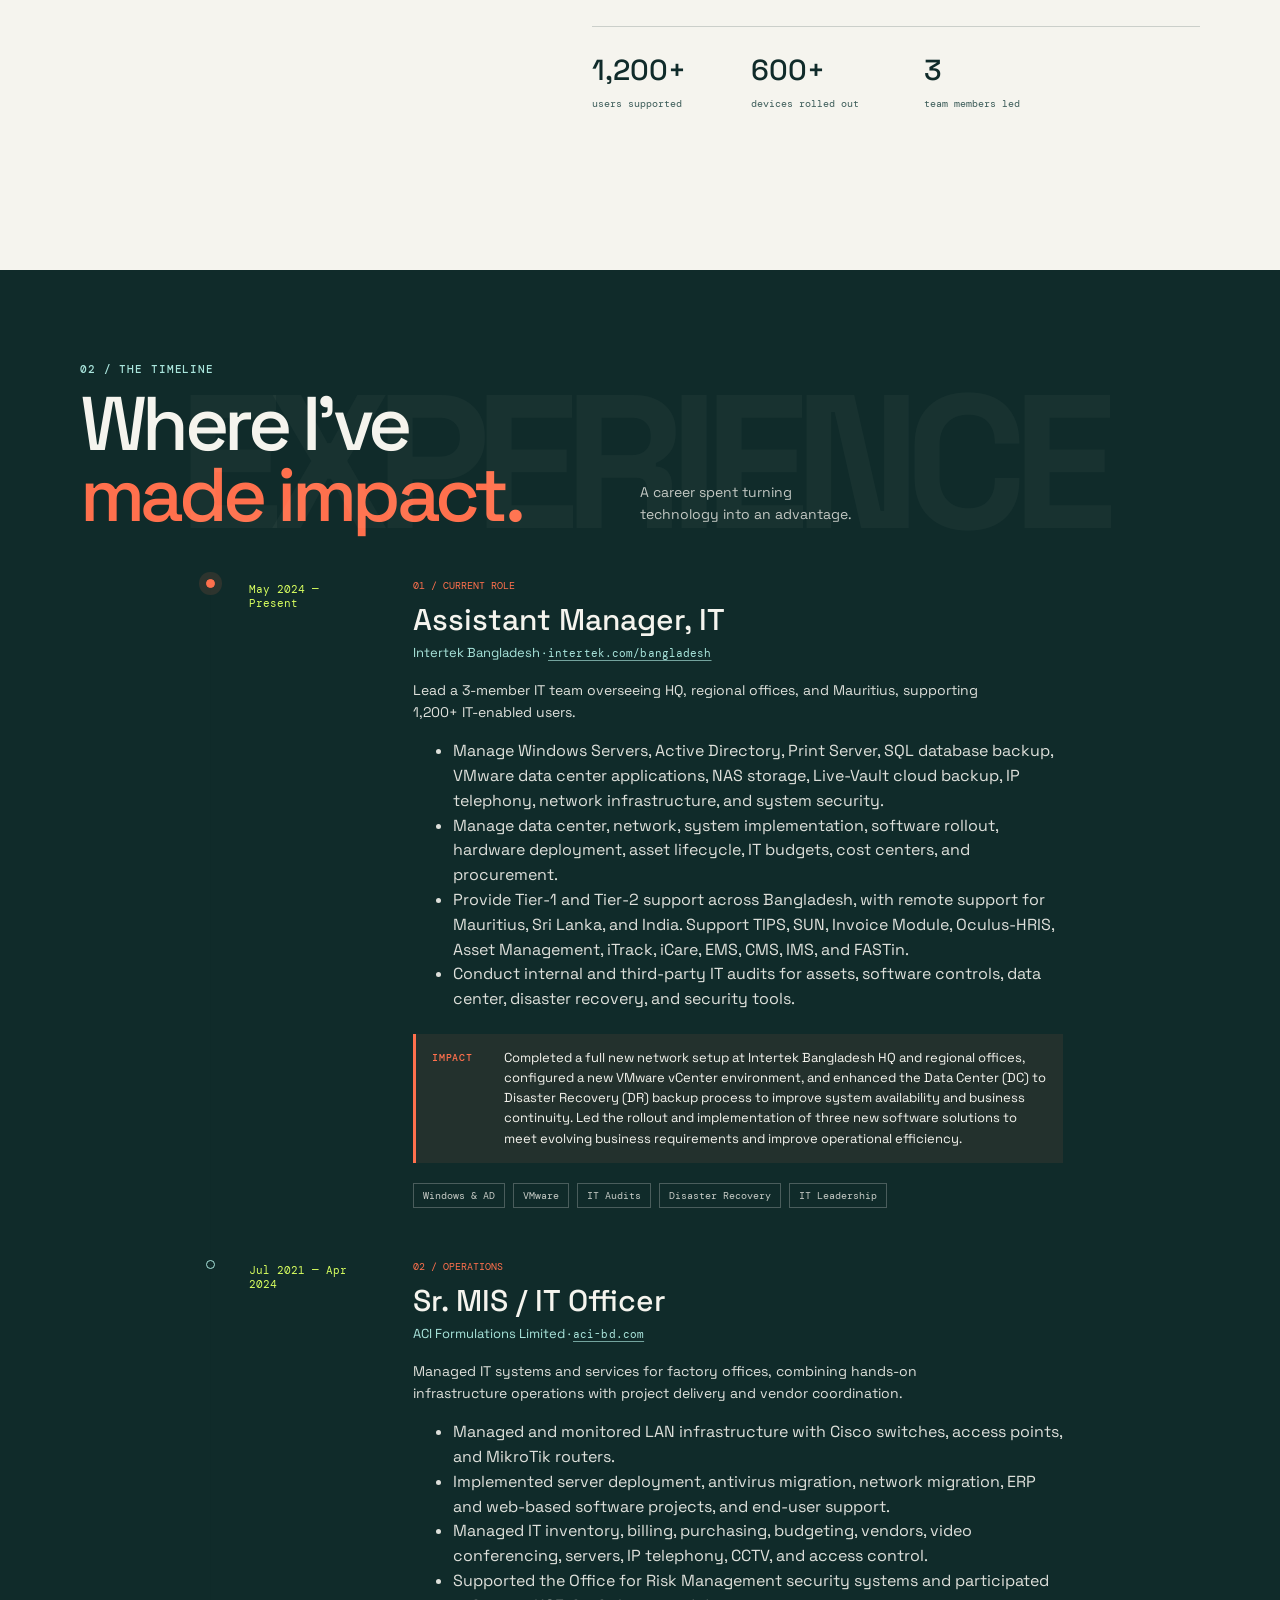
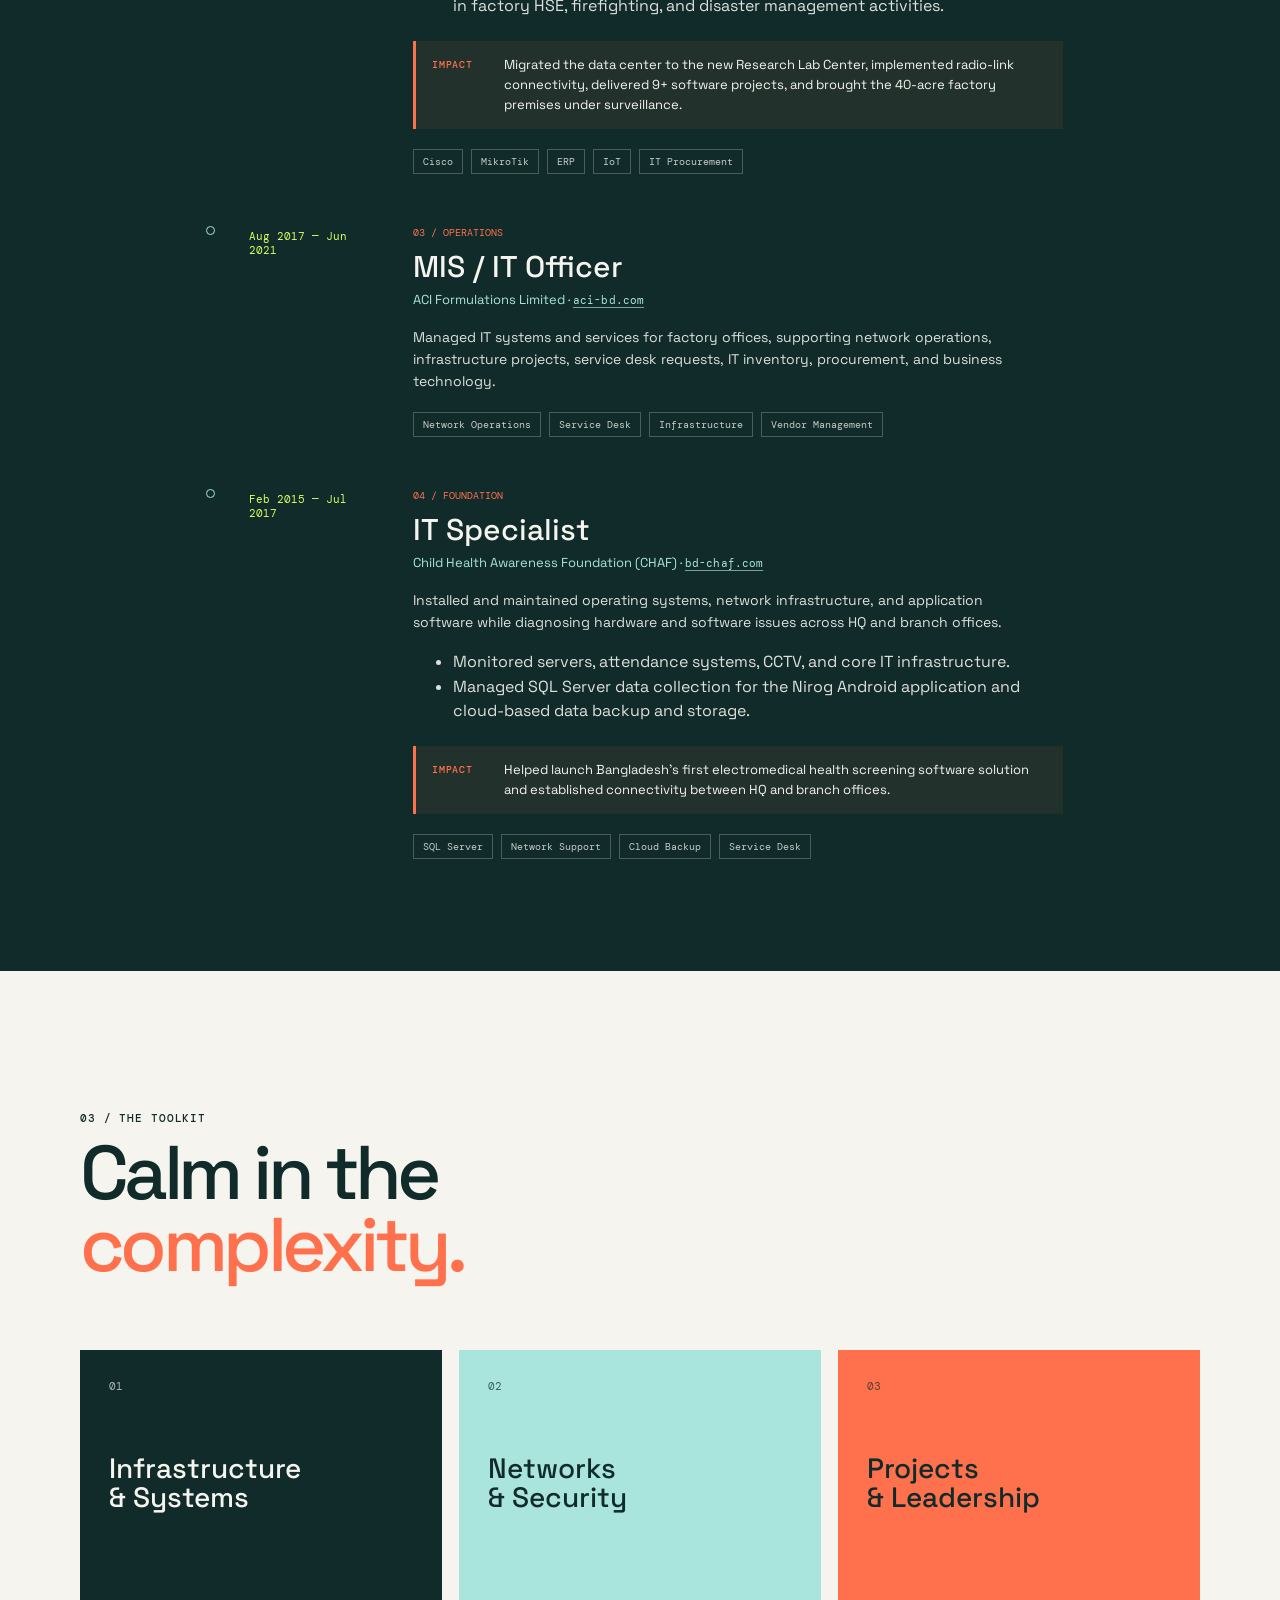
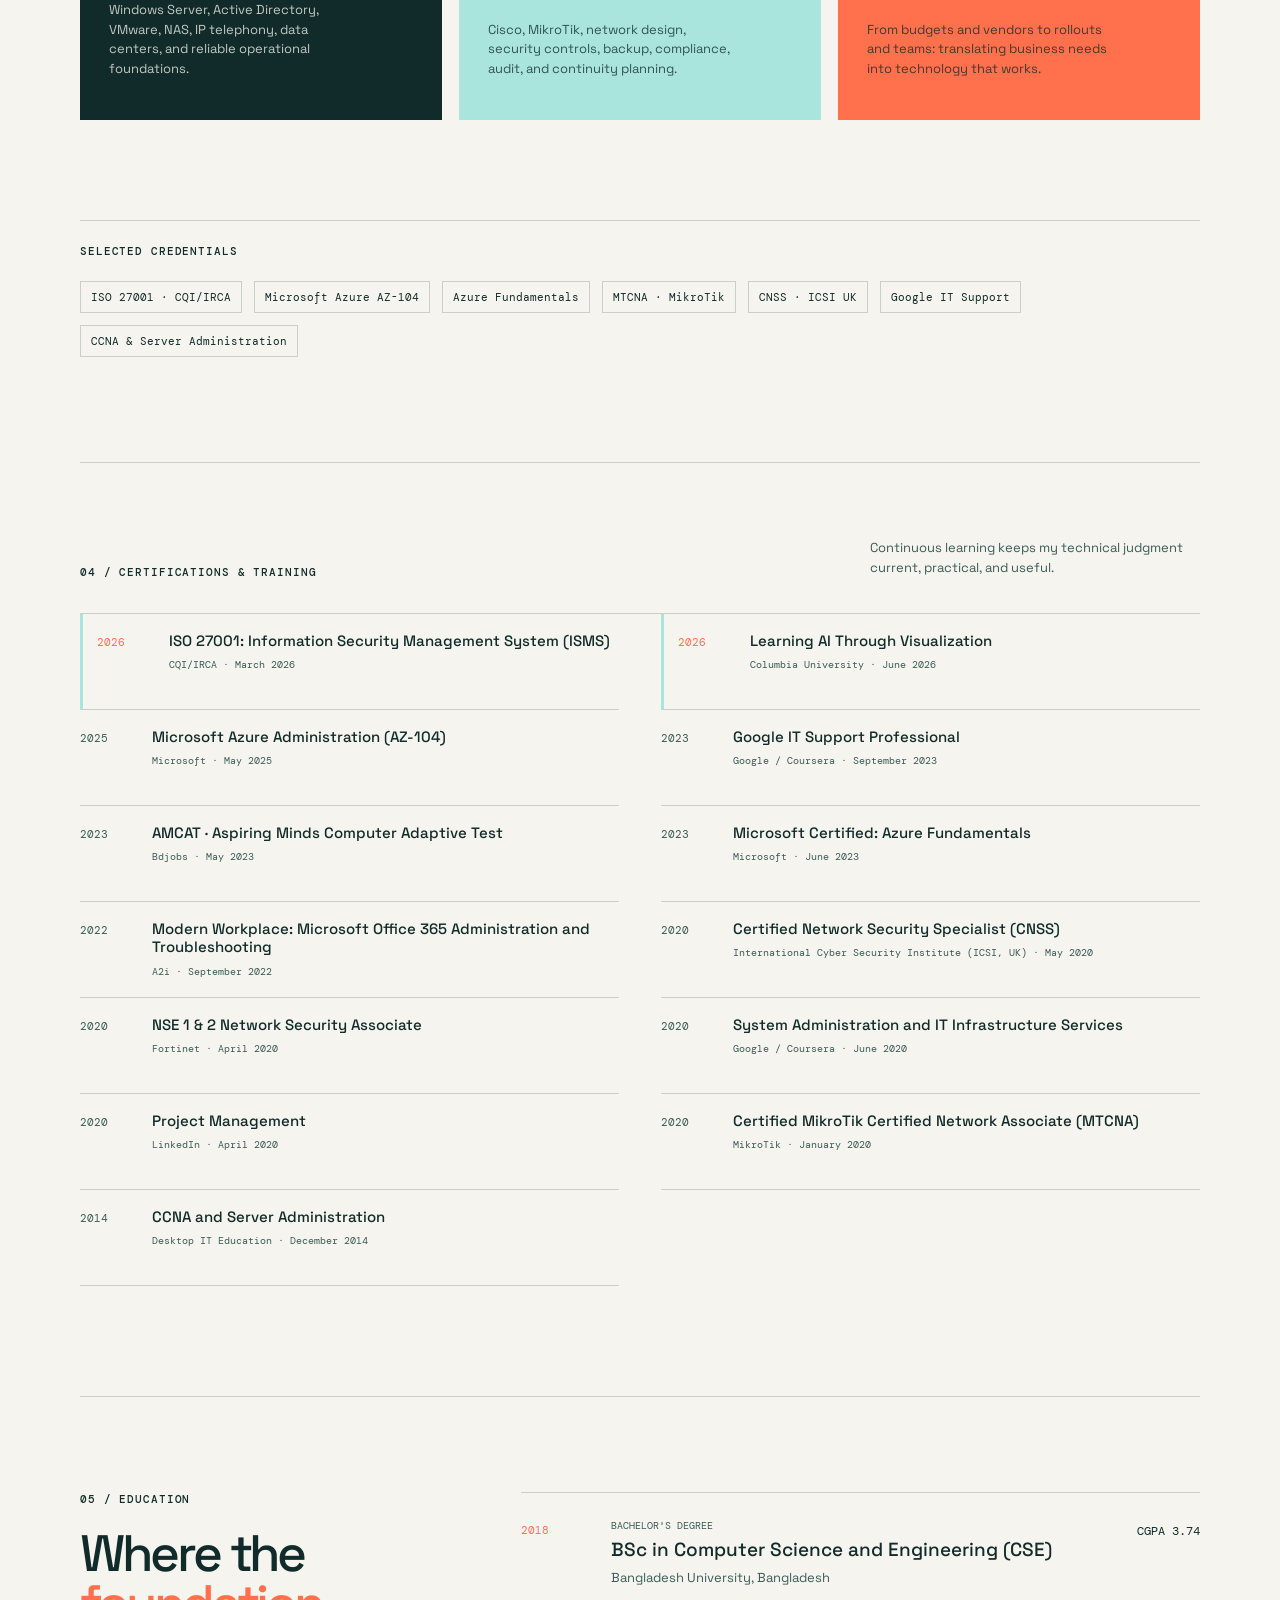
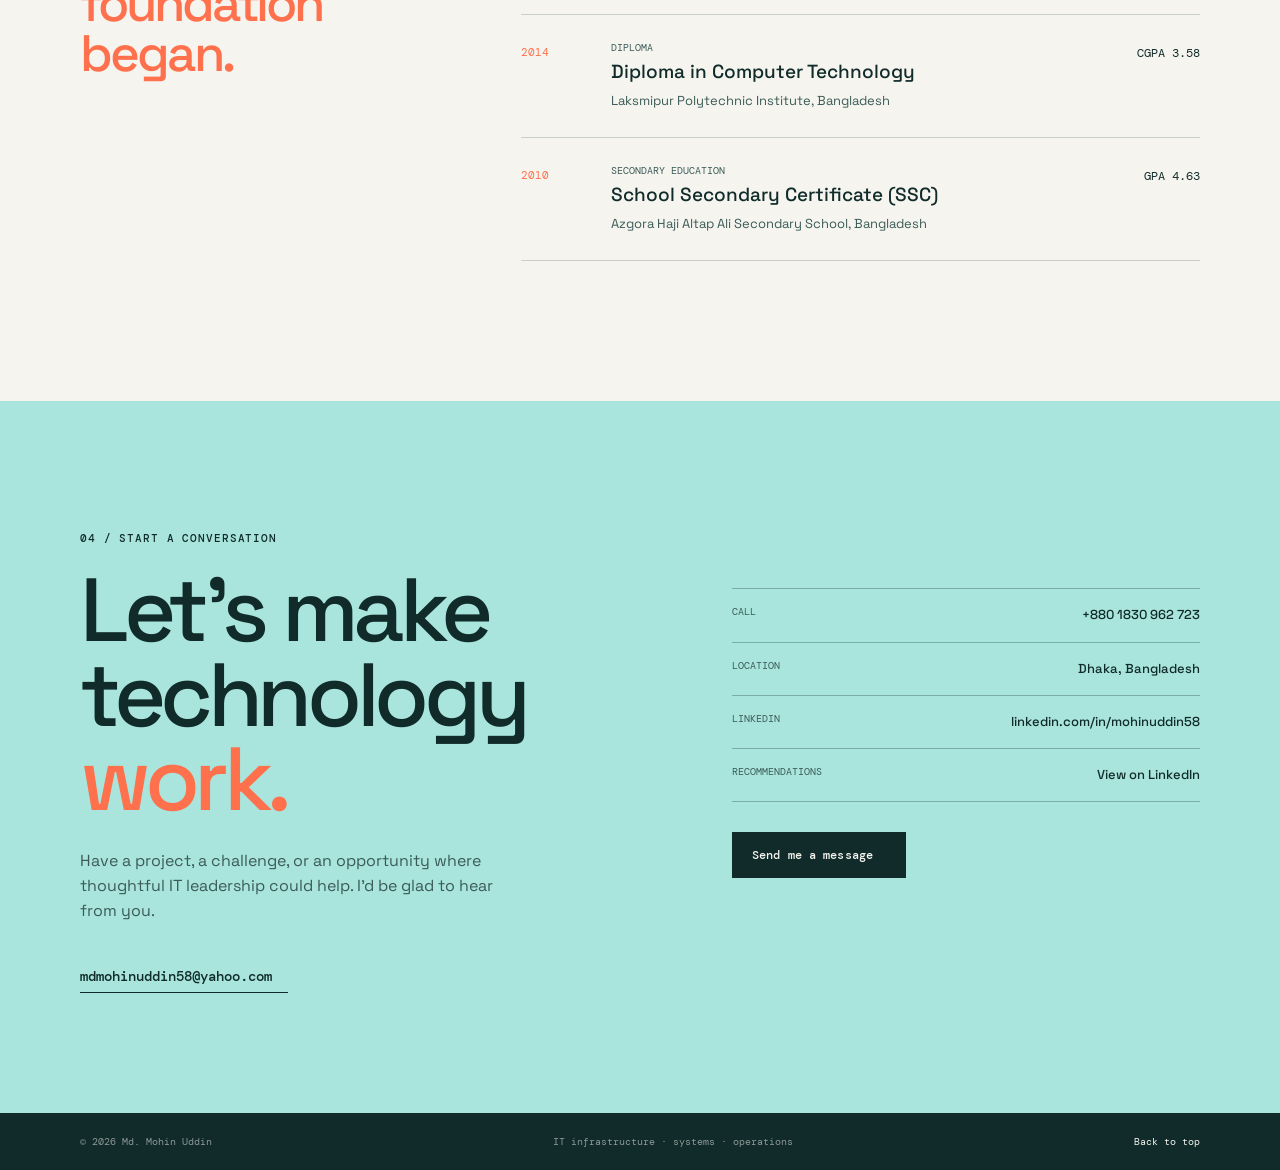
==== commit 9cd0750b: "Update index.html" ====
--- a/index.html
+++ b/index.html
@@ -77,9 +77,9 @@
     <section class="section-shell expertise-section" id="expertise">
       <div class="section-heading reveal"><p class="eyebrow">03 / The toolkit</p><h2>Calm in the<br><em>complexity.</em></h2></div>
       <div class="expertise-grid">
-        <article class="expertise-card card-dark reveal"><span class="card-number">01</span><h3>Infrastructure<br>& Systems</h3><p>Windows Server, Active Directory, VMware, NAS, IP telephony, data centers, and reliable operational foundations.</p></article>
-        <article class="expertise-card card-light reveal reveal-delay"><span class="card-number">02</span><h3>Networks<br>& Security</h3><p>Cisco, MikroTik, network design, security controls, backup, compliance, audit, and continuity planning.</p></article>
-        <article class="expertise-card card-accent reveal reveal-delay-two"><span class="card-number">03</span><h3>Projects<br>& Leadership</h3><p>From budgets and vendors to rollouts and teams: translating business needs into technology that works.</p></article>
+        <article class="expertise-card card-dark reveal"><span class="card-number">01</span><div class="card-icon icon-infrastructure" aria-hidden="true"></div><h3>Infrastructure<br>& Systems</h3><p>Windows Server, Active Directory, VMware, NAS, IP telephony, data centers, and reliable operational foundations.</p></article>
+        <article class="expertise-card card-light reveal reveal-delay"><span class="card-number">02</span><div class="card-icon icon-network" aria-hidden="true"></div><h3>Networks<br>& Security</h3><p>Cisco, MikroTik, network design, security controls, backup, compliance, audit, and continuity planning.</p></article>
+        <article class="expertise-card card-accent reveal reveal-delay-two"><span class="card-number">03</span><div class="card-icon icon-leadership" aria-hidden="true"></div><h3>Projects<br>& Leadership</h3><p>From budgets and vendors to rollouts and teams: translating business needs into technology that works.</p></article>
       </div>
       <div class="credentials reveal"><p class="eyebrow">Selected credentials</p><div class="credential-list"><span>ISO 27001 · CQI/IRCA</span><span>Microsoft Azure AZ-104</span><span>Azure Fundamentals</span><span>MTCNA · MikroTik</span><span>CNSS · ICSI UK</span><span>Google IT Support</span><span>CCNA & Server Administration</span></div></div>
       <div class="certifications reveal" id="certifications">
--- a/styles.css
+++ b/styles.css
@@ -18,4 +18,5 @@
 .experience-section:before{right:0;left:0;text-align:center;white-space:nowrap;overflow:hidden;font-size:clamp(82px,15vw,190px)}
 .reveal{opacity:1;transform:none}@media(max-width:800px){.experience-section{padding:64px 0 72px}.experience-heading{margin-bottom:34px}.timeline-item{gap:8px;padding-bottom:36px}.expertise-grid{margin-top:32px}.expertise-card{min-height:250px;padding:24px}}
 .section-heading .eyebrow{margin-bottom:12px}.experience-section{padding:92px 0 112px}.experience-heading{margin-bottom:48px}.timeline-item{padding-bottom:52px}@media(max-width:800px){.experience-section{padding:52px 0 64px}.experience-heading{margin-bottom:28px}.timeline-item{padding-bottom:32px}}
+.experience-section .timeline-body>p:not(.role-label):not(.company),.experience-section .timeline-body li{color:rgba(245,244,238,.9)!important}.experience-section .company{color:#a9e5dc!important}.experience-section .timeline-date{color:#d8ff5f!important}.experience-section .heading-note{color:rgba(245,244,238,.78)!important}
 .main-nav a{position:relative}.main-nav a:after{content:'';position:absolute;left:0;right:100%;bottom:-7px;height:1px;background:var(--orange);transition:right .25s ease}.main-nav a:hover:after,.main-nav a.active:after{right:0}.company a{font:11px var(--mono);letter-spacing:.01em}.contact-detail a,.email-link{transition:color .2s ease,opacity .2s ease}.contact-detail a:hover,.email-link:hover{color:var(--orange)!important}.button:focus-visible,.theme-toggle:focus-visible,.menu-toggle:focus-visible,.main-nav a:focus-visible,.company a:focus-visible,.contact-detail a:focus-visible,.email-link:focus-visible{outline:2px solid var(--orange);outline-offset:4px}
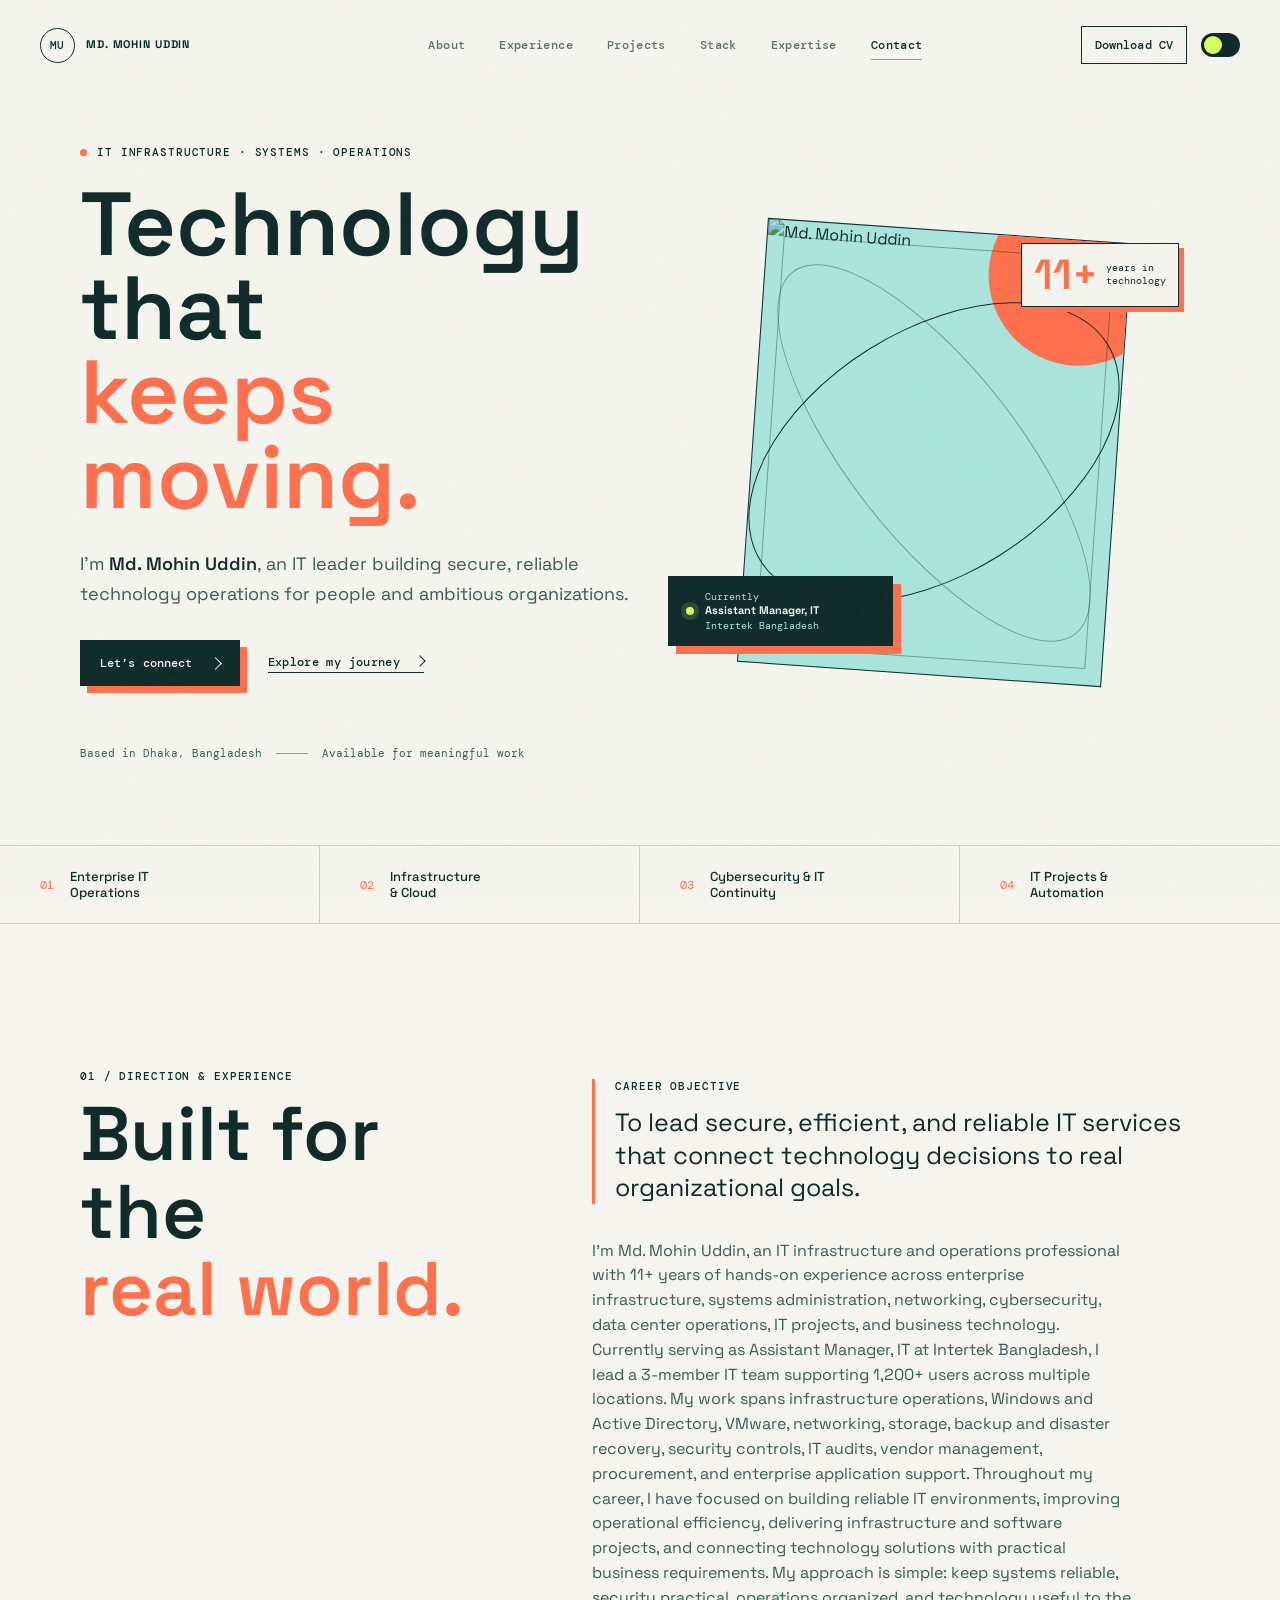
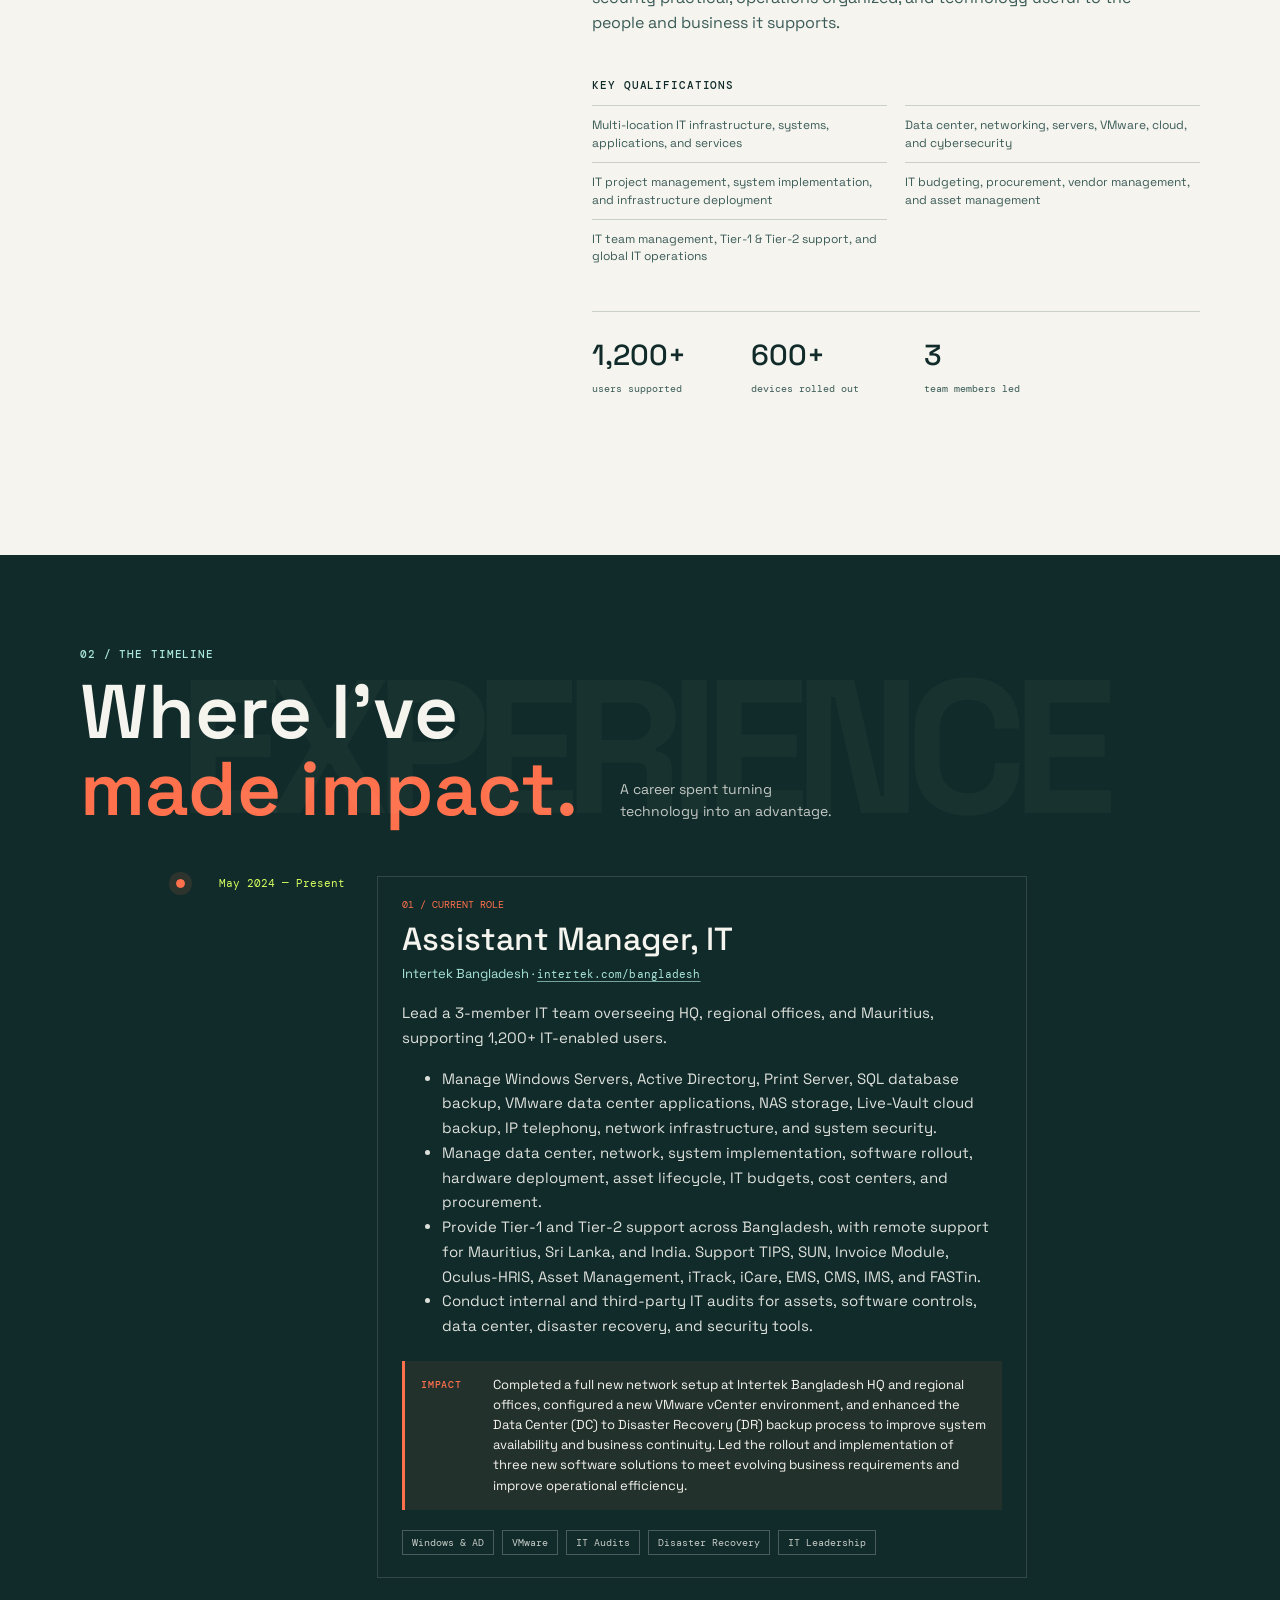
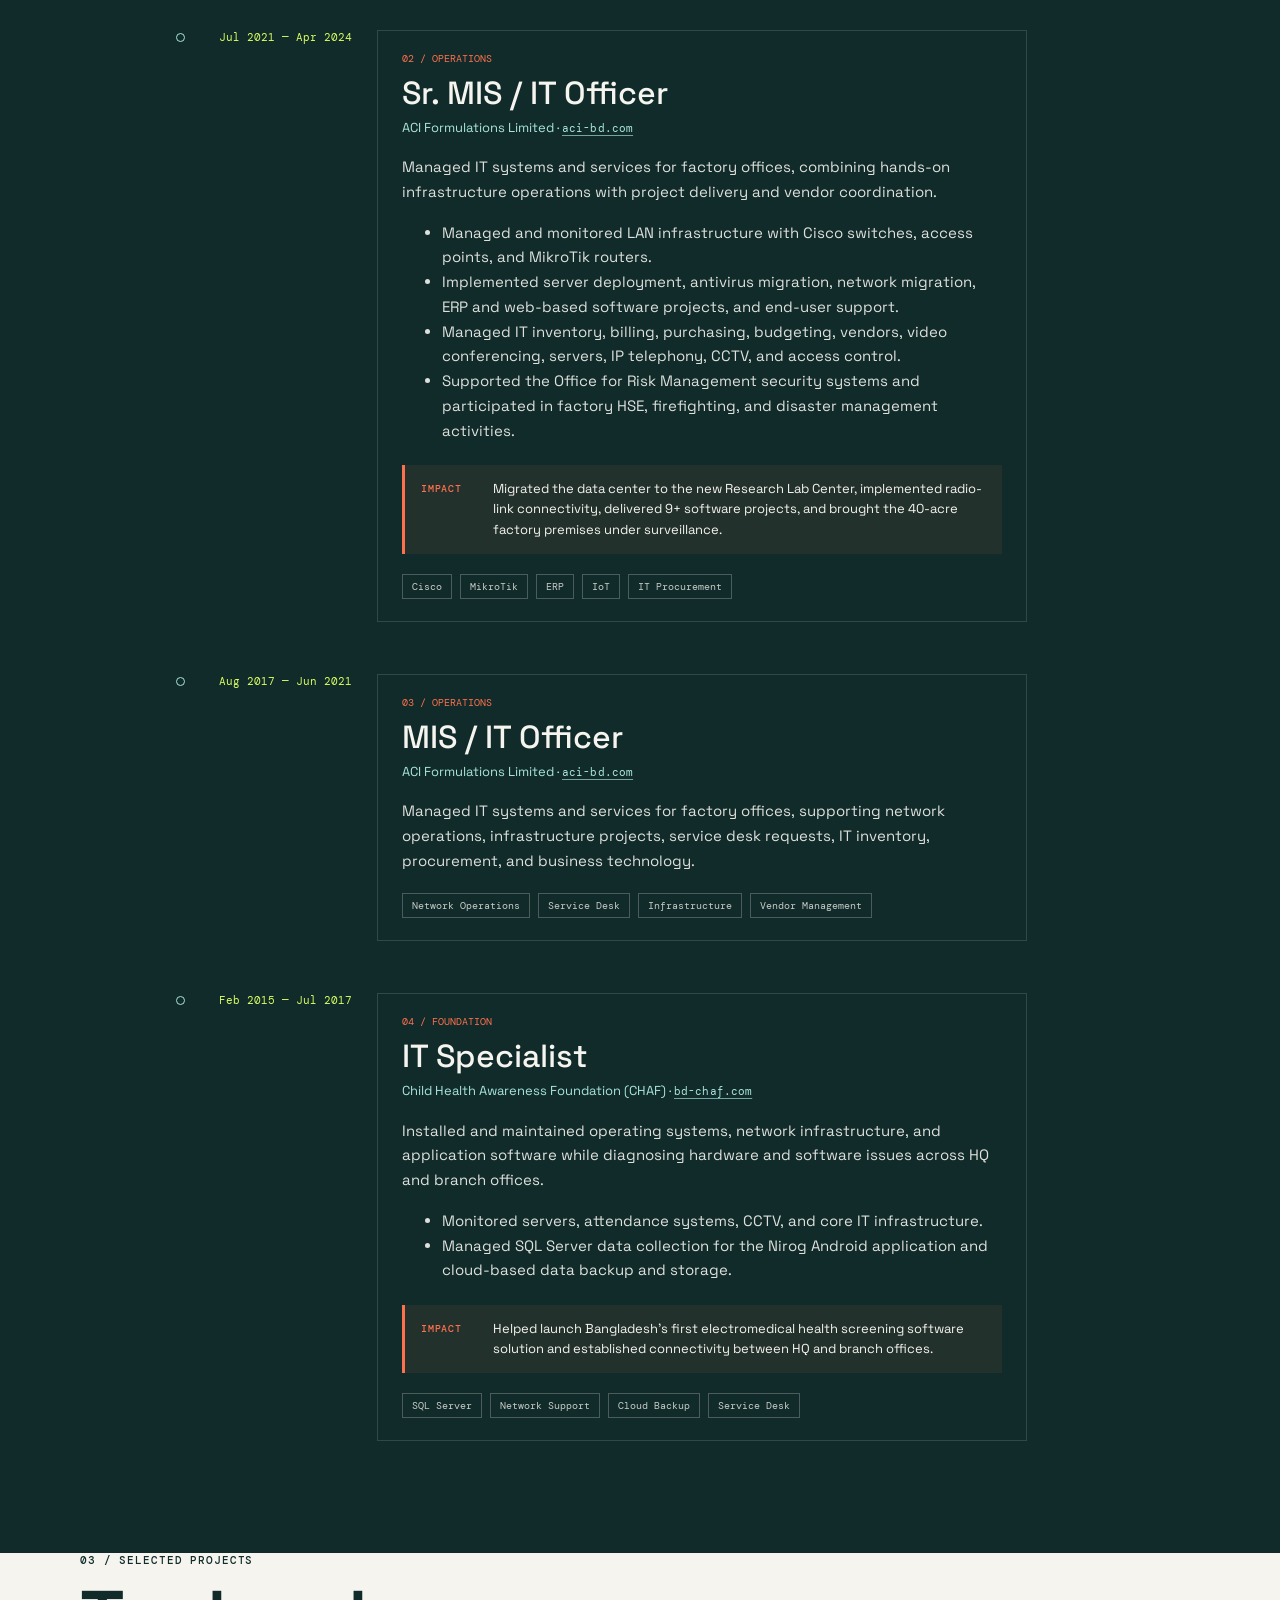
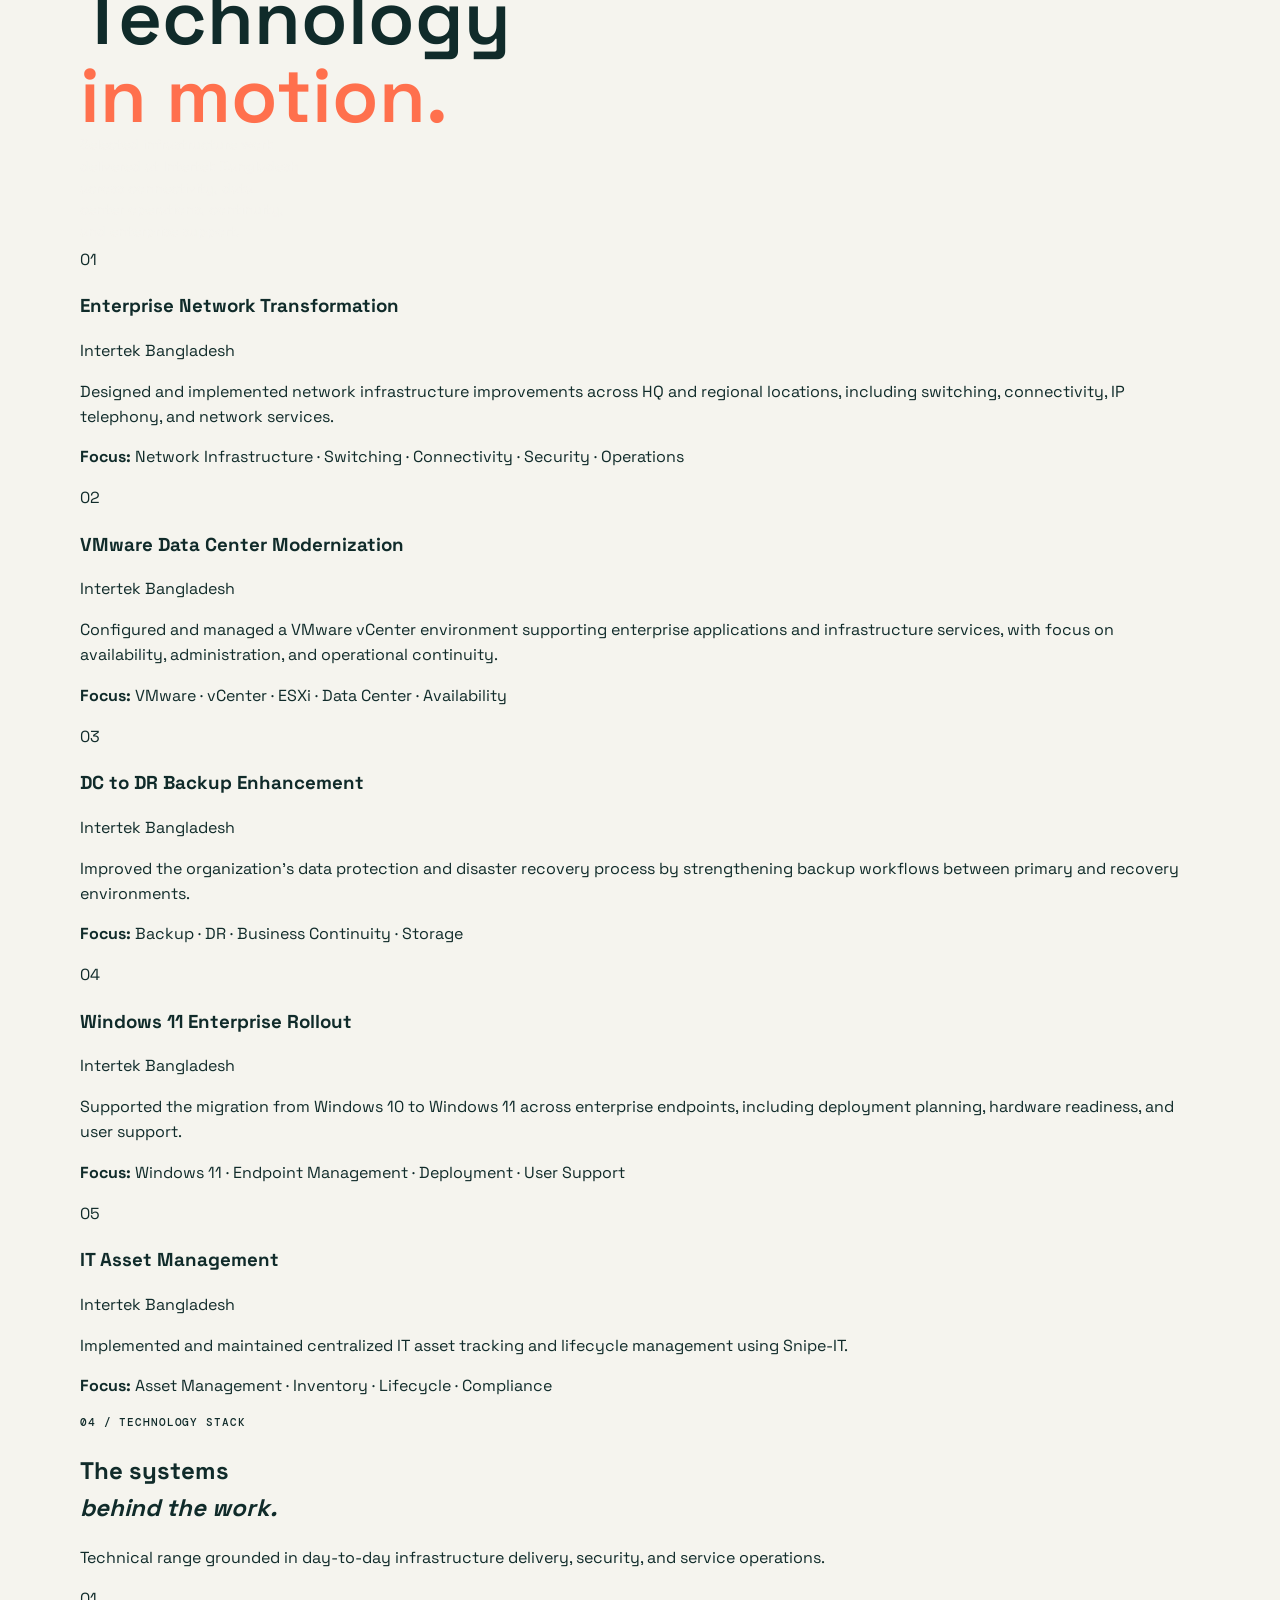
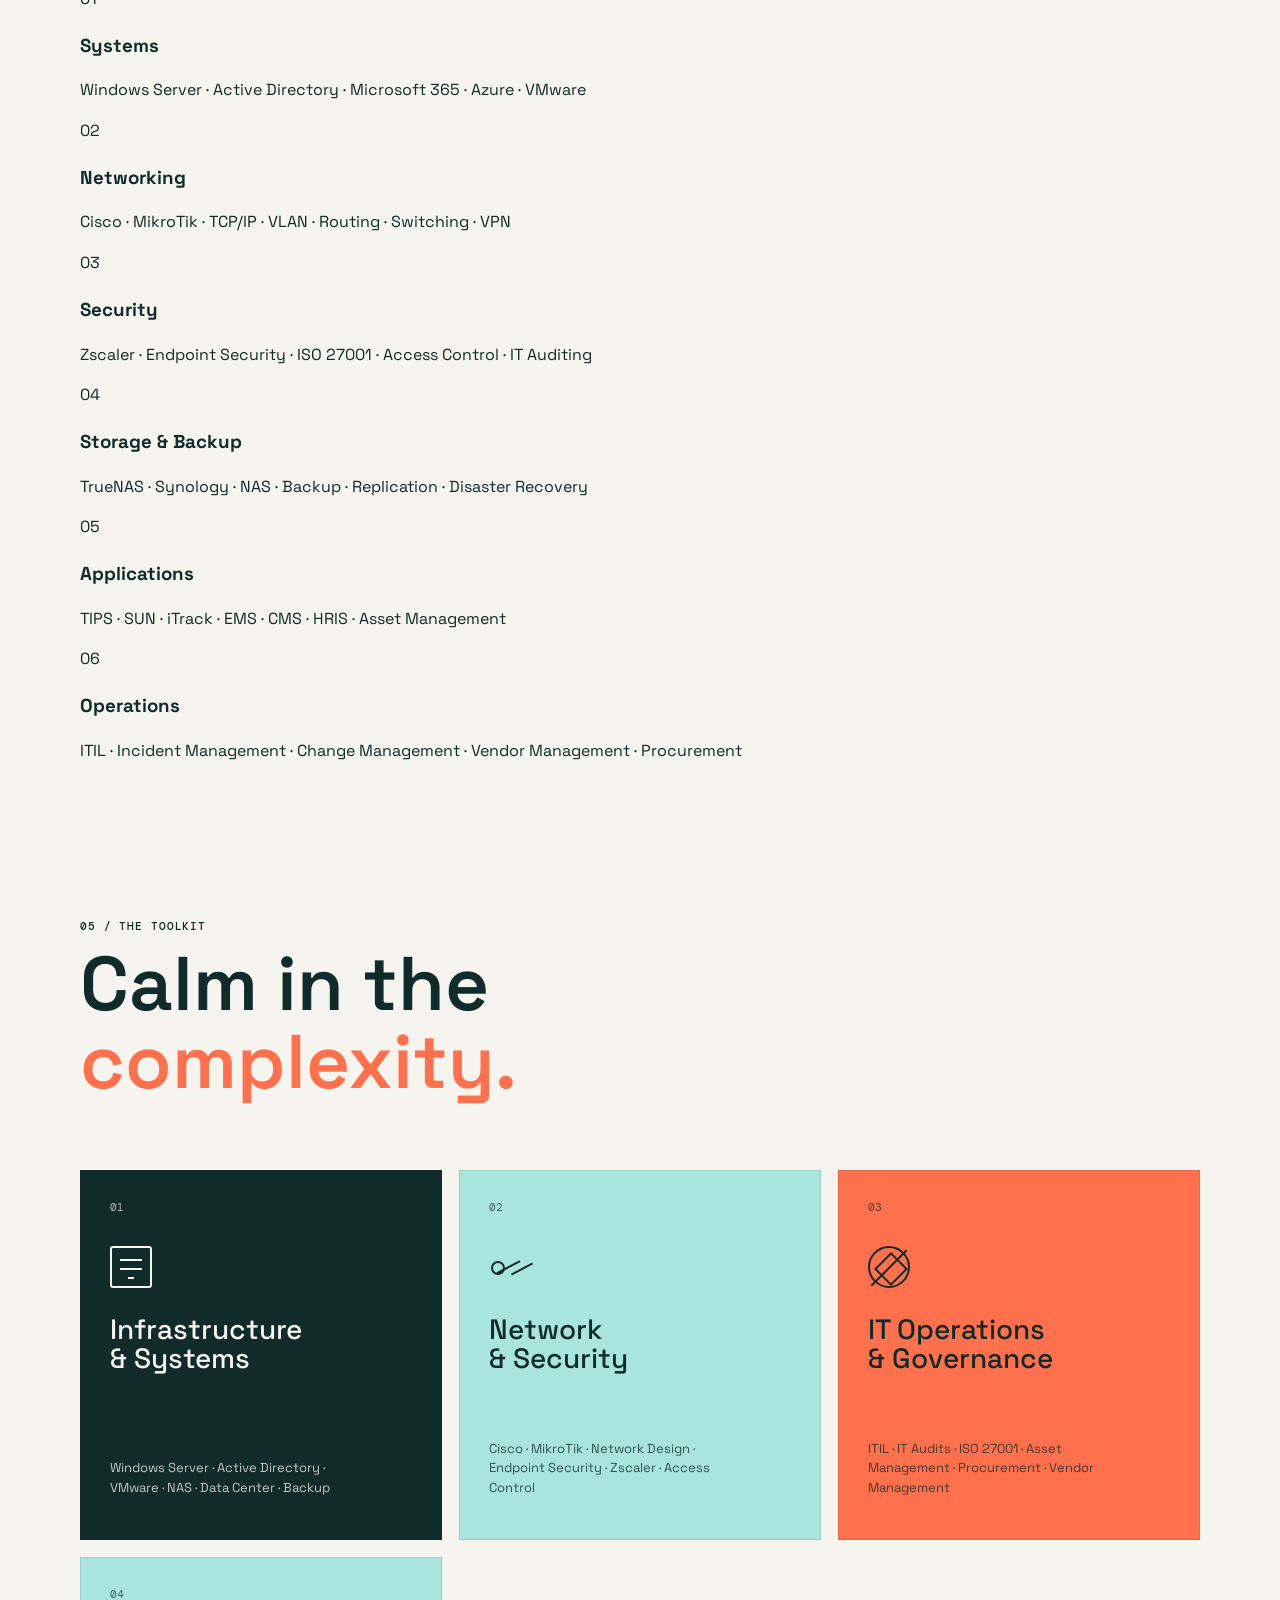
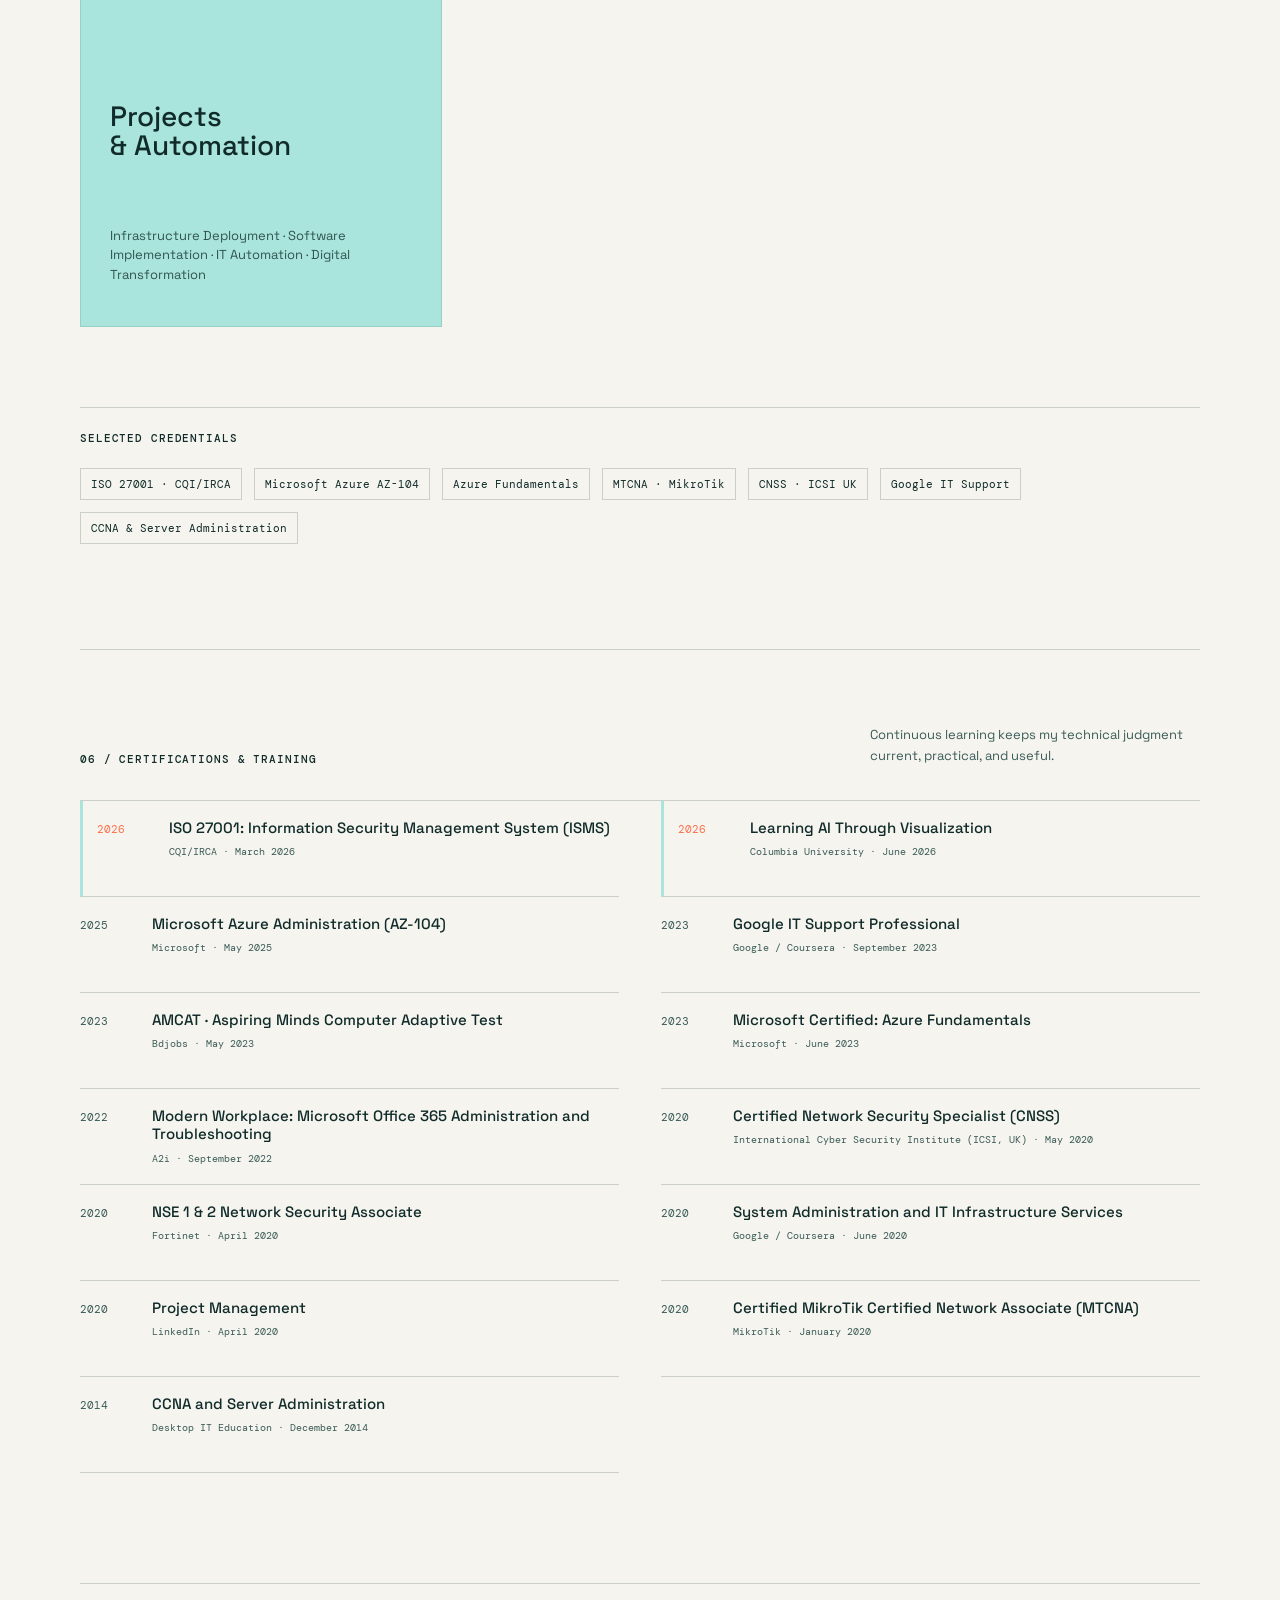
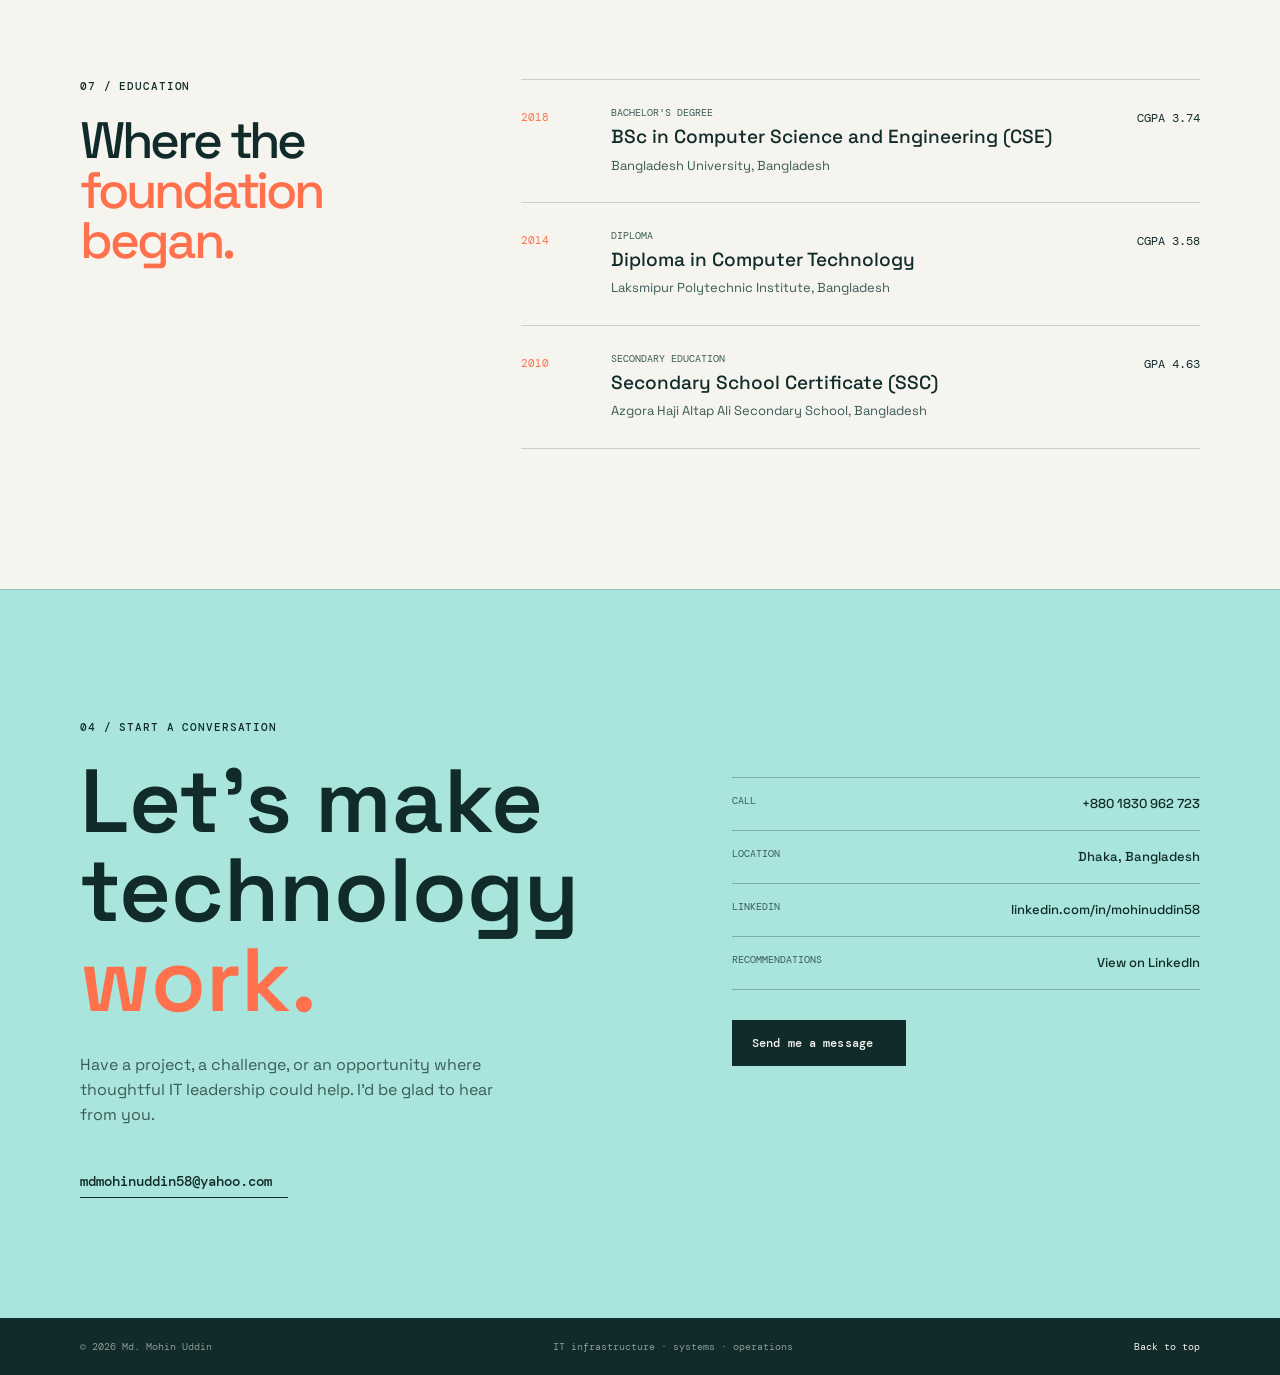
==== commit 470643f9: "Update index.html" ====
--- a/index.html
+++ b/index.html
@@ -3,12 +3,25 @@
 <head>
   <meta charset="UTF-8">
   <meta name="viewport" content="width=device-width, initial-scale=1.0">
-  <meta name="description" content="The professional portfolio of Md. Mohin Uddin, Assistant Manager, IT and enterprise technology leader.">
+  <meta name="description" content="Md. Mohin Uddin is an IT infrastructure and operations professional with 11+ years of experience leading reliable, secure enterprise technology services.">
+  <meta name="author" content="Md. Mohin Uddin">
+  <meta name="robots" content="index, follow">
+  <meta name="theme-color" content="#102b2a">
+  <meta property="og:type" content="website">
+  <meta property="og:title" content="Md. Mohin Uddin | IT Infrastructure & Operations">
+  <meta property="og:description" content="IT infrastructure and operations leadership across enterprise systems, networking, cybersecurity, data centers, and business technology.">
+  <meta property="og:image" content="mohin.jpg">
+  <meta property="og:image:alt" content="Md. Mohin Uddin">
+  <meta name="twitter:card" content="summary_large_image">
+  <meta name="twitter:title" content="Md. Mohin Uddin | IT Infrastructure & Operations">
+  <meta name="twitter:description" content="Building secure, reliable technology operations for people and ambitious organizations.">
+  <meta name="twitter:image" content="mohin.jpg">
   <title>Md. Mohin Uddin | IT Infrastructure Leader</title>
   <link rel="preconnect" href="https://fonts.googleapis.com">
   <link rel="preconnect" href="https://fonts.gstatic.com" crossorigin>
   <link href="https://fonts.googleapis.com/css2?family=DM+Mono:wght@400;500&family=Space+Grotesk:wght@400;500;600;700&display=swap" rel="stylesheet">
   <link rel="stylesheet" href="styles.css">
+  <script type="application/ld+json">{"@context":"https://schema.org","@type":"Person","name":"Md. Mohin Uddin","jobTitle":"Assistant Manager, IT","url":"index.html","image":"mohin.jpg","email":"mailto:mdmohinuddin58@yahoo.com","sameAs":["https://www.linkedin.com/in/mohinuddin58/"],"worksFor":{"@type":"Organization","name":"Intertek Bangladesh"},"knowsAbout":["IT infrastructure","systems administration","networking","cybersecurity","data center operations","IT operations"]}</script>
 </head>
 <body>
   <div class="progress" id="progress"></div>
@@ -18,6 +31,8 @@
     <nav class="main-nav" aria-label="Primary navigation">
       <a href="#about">About</a>
       <a href="#experience">Experience</a>
+      <a href="#projects">Projects</a>
+      <a href="#stack">Stack</a>
       <a href="#expertise">Expertise</a>
       <a href="#contact">Contact</a>
     </nav>
@@ -41,7 +56,7 @@
         <div class="hero-meta"><span>Based in Dhaka, Bangladesh</span><span class="meta-line"></span><span>Available for meaningful work</span></div>
       </div>
       <div class="hero-visual reveal reveal-delay">
-        <div class="portrait-frame"><div class="portrait-glow"></div><img src="mohin.JPG" alt="Md. Mohin Uddin"></div>
+        <div class="portrait-frame"><div class="portrait-glow"></div><img src="mohin.jpg" alt="Md. Mohin Uddin"></div>
         <div class="orbit orbit-one"></div><div class="orbit orbit-two"></div>
         <div class="status-card"><span class="status-pulse"></span><div><small>Currently</small><strong>Assistant Manager, IT</strong><small>Intertek Bangladesh</small></div></div>
         <div class="hero-stamp"><span>11+</span><small>years in<br>technology</small></div>
@@ -56,7 +71,7 @@
       <div class="section-heading reveal"><p class="eyebrow">01 / Direction & experience</p><h2>Built for the<br><em>real world.</em></h2></div>
       <div class="about-content reveal reveal-delay">
         <div class="objective-block"><p class="eyebrow">Career objective</p><p class="large-copy">To lead secure, efficient, and reliable IT services that connect technology decisions to real organizational goals.</p></div>
-        <p class="summary-copy">I am an IT professional with 11+ years of experience across infrastructure, system administration, networking, data center operations, IT projects, budgeting, procurement, asset management, and user support. Today I manage IT operations and a 3-member team supporting 1,200+ users across multiple locations, with experience delivering enterprise systems, infrastructure deployments, global IT support, and technology projects.</p>
+        <p class="summary-copy">I’m Md. Mohin Uddin, an IT infrastructure and operations professional with 11+ years of hands-on experience across enterprise infrastructure, systems administration, networking, cybersecurity, data center operations, IT projects, and business technology. Currently serving as Assistant Manager, IT at Intertek Bangladesh, I lead a 3-member IT team supporting 1,200+ users across multiple locations. My work spans infrastructure operations, Windows and Active Directory, VMware, networking, storage, backup and disaster recovery, security controls, IT audits, vendor management, procurement, and enterprise application support. Throughout my career, I have focused on building reliable IT environments, improving operational efficiency, delivering infrastructure and software projects, and connecting technology solutions with practical business requirements. My approach is simple: keep systems reliable, security practical, operations organized, and technology useful to the people and business it supports.</p>
         <div class="qualifications-block"><p class="eyebrow">Key qualifications</p><div class="qualification-grid"><span>Multi-location IT infrastructure, systems, applications, and services</span><span>Data center, networking, servers, VMware, cloud, and cybersecurity</span><span>IT project management, system implementation, and infrastructure deployment</span><span>IT budgeting, procurement, vendor management, and asset management</span><span>IT team management, Tier-1 & Tier-2 support, and global IT operations</span></div></div>
         <div class="about-facts"><div><strong>1,200+</strong><span>users supported</span></div><div><strong>600+</strong><span>devices rolled out</span></div><div><strong>3</strong><span>team members led</span></div></div>
       </div>
@@ -74,16 +89,44 @@
       </div>
     </section>
 
+    <section class="projects-section" id="projects" aria-labelledby="projects-title">
+      <div class="section-shell">
+        <div class="section-heading projects-heading reveal"><p class="eyebrow">03 / Selected projects</p><h2>Technology<br><em>in motion.</em></h2><p class="heading-note">Selected infrastructure work delivered at Intertek Bangladesh across connectivity, data center operations, continuity, and enterprise support.</p></div>
+        <div class="projects-grid">
+          <article class="project-card project-card-dark reveal"><span class="project-number">01</span><h3>Enterprise Network Transformation</h3><p class="project-company">Intertek Bangladesh</p><p class="project-description">Designed and implemented network infrastructure improvements across HQ and regional locations, including switching, connectivity, IP telephony, and network services.</p><p class="project-focus"><strong>Focus:</strong> Network Infrastructure · Switching · Connectivity · Security · Operations</p></article>
+          <article class="project-card project-card-cyan reveal reveal-delay"><span class="project-number">02</span><h3>VMware Data Center Modernization</h3><p class="project-company">Intertek Bangladesh</p><p class="project-description">Configured and managed a VMware vCenter environment supporting enterprise applications and infrastructure services, with focus on availability, administration, and operational continuity.</p><p class="project-focus"><strong>Focus:</strong> VMware · vCenter · ESXi · Data Center · Availability</p></article>
+          <article class="project-card project-card-orange reveal reveal-delay-two"><span class="project-number">03</span><h3>DC to DR Backup Enhancement</h3><p class="project-company">Intertek Bangladesh</p><p class="project-description">Improved the organization’s data protection and disaster recovery process by strengthening backup workflows between primary and recovery environments.</p><p class="project-focus"><strong>Focus:</strong> Backup · DR · Business Continuity · Storage</p></article>
+          <article class="project-card project-card-light reveal"><span class="project-number">04</span><h3>Windows 11 Enterprise Rollout</h3><p class="project-company">Intertek Bangladesh</p><p class="project-description">Supported the migration from Windows 10 to Windows 11 across enterprise endpoints, including deployment planning, hardware readiness, and user support.</p><p class="project-focus"><strong>Focus:</strong> Windows 11 · Endpoint Management · Deployment · User Support</p></article>
+          <article class="project-card project-card-light reveal reveal-delay"><span class="project-number">05</span><h3>IT Asset Management</h3><p class="project-company">Intertek Bangladesh</p><p class="project-description">Implemented and maintained centralized IT asset tracking and lifecycle management using Snipe-IT.</p><p class="project-focus"><strong>Focus:</strong> Asset Management · Inventory · Lifecycle · Compliance</p></article>
+        </div>
+      </div>
+    </section>
+
+    <section class="stack-section" id="stack" aria-labelledby="stack-title">
+      <div class="section-shell">
+        <div class="stack-heading reveal"><p class="eyebrow">04 / Technology stack</p><h2 id="stack-title">The systems<br><em>behind the work.</em></h2><p>Technical range grounded in day-to-day infrastructure delivery, security, and service operations.</p></div>
+        <div class="stack-list">
+          <article class="stack-item reveal"><span class="stack-index">01</span><h3>Systems</h3><p>Windows Server · Active Directory · Microsoft 365 · Azure · VMware</p></article>
+          <article class="stack-item reveal reveal-delay"><span class="stack-index">02</span><h3>Networking</h3><p>Cisco · MikroTik · TCP/IP · VLAN · Routing · Switching · VPN</p></article>
+          <article class="stack-item reveal reveal-delay-two"><span class="stack-index">03</span><h3>Security</h3><p>Zscaler · Endpoint Security · ISO 27001 · Access Control · IT Auditing</p></article>
+          <article class="stack-item reveal"><span class="stack-index">04</span><h3>Storage &amp; Backup</h3><p>TrueNAS · Synology · NAS · Backup · Replication · Disaster Recovery</p></article>
+          <article class="stack-item reveal reveal-delay"><span class="stack-index">05</span><h3>Applications</h3><p>TIPS · SUN · iTrack · EMS · CMS · HRIS · Asset Management</p></article>
+          <article class="stack-item reveal reveal-delay-two"><span class="stack-index">06</span><h3>Operations</h3><p>ITIL · Incident Management · Change Management · Vendor Management · Procurement</p></article>
+        </div>
+      </div>
+    </section>
+
     <section class="section-shell expertise-section" id="expertise">
-      <div class="section-heading reveal"><p class="eyebrow">03 / The toolkit</p><h2>Calm in the<br><em>complexity.</em></h2></div>
+      <div class="section-heading reveal"><p class="eyebrow">05 / The toolkit</p><h2>Calm in the<br><em>complexity.</em></h2></div>
       <div class="expertise-grid">
-        <article class="expertise-card card-dark reveal"><span class="card-number">01</span><div class="card-icon icon-infrastructure" aria-hidden="true"></div><h3>Infrastructure<br>& Systems</h3><p>Windows Server, Active Directory, VMware, NAS, IP telephony, data centers, and reliable operational foundations.</p></article>
-        <article class="expertise-card card-light reveal reveal-delay"><span class="card-number">02</span><div class="card-icon icon-network" aria-hidden="true"></div><h3>Networks<br>& Security</h3><p>Cisco, MikroTik, network design, security controls, backup, compliance, audit, and continuity planning.</p></article>
-        <article class="expertise-card card-accent reveal reveal-delay-two"><span class="card-number">03</span><div class="card-icon icon-leadership" aria-hidden="true"></div><h3>Projects<br>& Leadership</h3><p>From budgets and vendors to rollouts and teams: translating business needs into technology that works.</p></article>
+        <article class="expertise-card card-dark reveal"><span class="card-number">01</span><div class="card-icon icon-infrastructure" aria-hidden="true"></div><h3>Infrastructure<br>& Systems</h3><p>Windows Server · Active Directory · VMware · NAS · Data Center · Backup</p></article>
+        <article class="expertise-card card-light reveal reveal-delay"><span class="card-number">02</span><div class="card-icon icon-network" aria-hidden="true"></div><h3>Network<br>& Security</h3><p>Cisco · MikroTik · Network Design · Endpoint Security · Zscaler · Access Control</p></article>
+        <article class="expertise-card card-accent reveal reveal-delay-two"><span class="card-number">03</span><div class="card-icon icon-leadership" aria-hidden="true"></div><h3>IT Operations<br>& Governance</h3><p>ITIL · IT Audits · ISO 27001 · Asset Management · Procurement · Vendor Management</p></article>
+        <article class="expertise-card card-light reveal"><span class="card-number">04</span><div class="card-icon icon-automation" aria-hidden="true"></div><h3>Projects<br>& Automation</h3><p>Infrastructure Deployment · Software Implementation · IT Automation · Digital Transformation</p></article>
       </div>
       <div class="credentials reveal"><p class="eyebrow">Selected credentials</p><div class="credential-list"><span>ISO 27001 · CQI/IRCA</span><span>Microsoft Azure AZ-104</span><span>Azure Fundamentals</span><span>MTCNA · MikroTik</span><span>CNSS · ICSI UK</span><span>Google IT Support</span><span>CCNA & Server Administration</span></div></div>
       <div class="certifications reveal" id="certifications">
-        <div class="certifications-heading"><p class="eyebrow">04 / Certifications & training</p><p>Continuous learning keeps my technical judgment current, practical, and useful.</p></div>
+        <div class="certifications-heading"><p class="eyebrow">06 / Certifications & training</p><p>Continuous learning keeps my technical judgment current, practical, and useful.</p></div>
         <div class="certification-list">
           <article class="certification-item featured"><span class="certification-year">2026</span><div><h3>ISO 27001: Information Security Management System (ISMS)</h3><p>CQI/IRCA · March 2026</p></div></article>
           <article class="certification-item featured"><span class="certification-year">2026</span><div><h3>Learning AI Through Visualization</h3><p>Columbia University · June 2026</p></div></article>
@@ -101,11 +144,11 @@
         </div>
       </div>
       <div class="education-section reveal" id="education">
-        <div class="education-heading"><p class="eyebrow">05 / Education</p><h2>Where the<br><em>foundation began.</em></h2></div>
+        <div class="education-heading"><p class="eyebrow">07 / Education</p><h2>Where the<br><em>foundation began.</em></h2></div>
         <div class="education-list">
           <article class="education-item primary"><span class="education-year">2018</span><div><p class="education-level">Bachelor's degree</p><h3>BSc in Computer Science and Engineering (CSE)</h3><p>Bangladesh University, Bangladesh</p></div><strong>CGPA 3.74</strong></article>
           <article class="education-item"><span class="education-year">2014</span><div><p class="education-level">Diploma</p><h3>Diploma in Computer Technology</h3><p>Laksmipur Polytechnic Institute, Bangladesh</p></div><strong>CGPA 3.58</strong></article>
-          <article class="education-item"><span class="education-year">2010</span><div><p class="education-level">Secondary education</p><h3>School Secondary Certificate (SSC)</h3><p>Azgora Haji Altap Ali Secondary School, Bangladesh</p></div><strong>GPA 4.63</strong></article>
+          <article class="education-item"><span class="education-year">2010</span><div><p class="education-level">Secondary education</p><h3>Secondary School Certificate (SSC)</h3><p>Azgora Haji Altap Ali Secondary School, Bangladesh</p></div><strong>GPA 4.63</strong></article>
         </div>
       </div>
     </section>
--- a/styles.css
+++ b/styles.css
@@ -19,4 +19,13 @@
 .reveal{opacity:1;transform:none}@media(max-width:800px){.experience-section{padding:64px 0 72px}.experience-heading{margin-bottom:34px}.timeline-item{gap:8px;padding-bottom:36px}.expertise-grid{margin-top:32px}.expertise-card{min-height:250px;padding:24px}}
 .section-heading .eyebrow{margin-bottom:12px}.experience-section{padding:92px 0 112px}.experience-heading{margin-bottom:48px}.timeline-item{padding-bottom:52px}@media(max-width:800px){.experience-section{padding:52px 0 64px}.experience-heading{margin-bottom:28px}.timeline-item{padding-bottom:32px}}
 .experience-section .timeline-body>p:not(.role-label):not(.company),.experience-section .timeline-body li{color:rgba(245,244,238,.9)!important}.experience-section .company{color:#a9e5dc!important}.experience-section .timeline-date{color:#d8ff5f!important}.experience-section .heading-note{color:rgba(245,244,238,.78)!important}
+.hero-actions .button-primary:after,.hero-actions .text-link span{content:'';display:inline-block;width:8px;height:8px;border-top:1.5px solid currentColor;border-right:1.5px solid currentColor;transform:rotate(45deg);margin-left:5px}.hero-actions .text-link span{margin-left:9px;vertical-align:1px;transition:transform .2s ease}.hero-actions .button-primary:hover:after,.hero-actions .text-link:hover span{transform:translateX(3px) rotate(45deg)}
+.timeline{width:min(100%,920px);margin:0 auto}.timeline-item{grid-template-columns:130px minmax(0,1fr);gap:28px;align-items:start}.timeline-body{min-width:0}.timeline-date{white-space:nowrap}.timeline-marker{z-index:1}@media(max-width:800px){.timeline{width:100%}.timeline-item{grid-template-columns:1fr;gap:8px;padding-left:25px}.timeline-date{white-space:normal}}
+.timeline-marker{top:3px}.timeline-date{padding-top:0}.role-label{line-height:1.2}
+.hero-copy{max-width:620px}.hero h1,.section-heading h2,.contact-copy h2{letter-spacing:0;font-weight:600}.hero-intro{max-width:560px;line-height:1.7}.hero-actions .button-primary{box-shadow:7px 7px 0 var(--orange)}.hero-actions .button-primary:hover{box-shadow:3px 3px 0 var(--orange)}
+.section-heading h2{line-height:1.02}.experience-heading{max-width:1080px}.timeline-body{padding:22px 24px;border:1px solid rgba(245,244,238,.14);background:rgba(16,43,42,.22)}.timeline-body h3{font-size:32px;letter-spacing:0}.timeline-body>p:not(.role-label):not(.company),.timeline-body li{font-size:15px;line-height:1.65}.timeline-item{border-left-color:rgba(169,229,220,.35)}.timeline-item:hover .timeline-body{border-color:var(--cyan)}
+.expertise-card{border:1px solid rgba(16,43,42,.12);transition:transform .25s ease,box-shadow .25s ease}.expertise-card:hover{transform:translateY(-8px);box-shadow:10px 10px 0 rgba(16,43,42,.18)}.card-dark:hover{box-shadow:10px 10px 0 var(--orange)}.card-icon{transition:transform .25s ease}.expertise-card:hover .card-icon{transform:rotate(-5deg) scale(1.08)}.expertise-card h3{letter-spacing:0}.credentials{margin-top:80px}.credential-list span{transition:background .2s ease,color .2s ease,border-color .2s ease}.credential-list span:hover{background:var(--ink);color:var(--paper);border-color:var(--ink)}
+.contact-section{border-top:1px solid rgba(16,43,42,.18)}.contact-copy h2{line-height:1}.contact-detail{transition:padding .2s ease,border-color .2s ease}.contact-detail:hover{padding-left:10px;border-color:var(--orange)}
+@media(max-width:800px){.hero h1{letter-spacing:0;font-size:clamp(48px,13vw,72px)}.hero-intro{line-height:1.6}.hero-actions{gap:20px;flex-wrap:wrap}.timeline-body{padding:18px}.timeline-body h3{font-size:27px}.timeline-body>p:not(.role-label):not(.company),.timeline-body li{font-size:14px}.expertise-card:hover{transform:none;box-shadow:none}.contact-copy h2{font-size:clamp(48px,13vw,76px)}}
+.card-icon{width:42px;height:42px;margin:32px 0 27px;position:relative;color:currentColor}.icon-infrastructure{border:2px solid currentColor;border-radius:3px}.icon-infrastructure:before,.icon-infrastructure:after{content:'';position:absolute;left:8px;right:8px;height:2px;background:currentColor}.icon-infrastructure:before{top:11px;box-shadow:0 9px 0 currentColor}.icon-infrastructure:after{top:29px;left:16px;right:16px}.icon-network:before,.icon-network:after{content:'';position:absolute;border:2px solid currentColor;border-radius:50%;width:10px;height:10px}.icon-network:before{left:2px;top:15px;box-shadow:26px 0 0 -2px var(--cyan),13px -14px 0 -2px var(--cyan)}.icon-network:after{left:7px;top:20px;width:26px;height:2px;border:0;border-top:2px solid currentColor;border-radius:0;transform:rotate(-28deg);box-shadow:11px 7px 0 -1px currentColor}.icon-leadership{border:2px solid currentColor;border-radius:50%}.icon-leadership:before{content:'';position:absolute;left:9px;top:9px;width:20px;height:20px;border:2px solid currentColor;transform:rotate(45deg)}.icon-leadership:after{content:'';position:absolute;left:18px;top:-5px;width:2px;height:50px;background:currentColor;transform:rotate(45deg)}
 .main-nav a{position:relative}.main-nav a:after{content:'';position:absolute;left:0;right:100%;bottom:-7px;height:1px;background:var(--orange);transition:right .25s ease}.main-nav a:hover:after,.main-nav a.active:after{right:0}.company a{font:11px var(--mono);letter-spacing:.01em}.contact-detail a,.email-link{transition:color .2s ease,opacity .2s ease}.contact-detail a:hover,.email-link:hover{color:var(--orange)!important}.button:focus-visible,.theme-toggle:focus-visible,.menu-toggle:focus-visible,.main-nav a:focus-visible,.company a:focus-visible,.contact-detail a:focus-visible,.email-link:focus-visible{outline:2px solid var(--orange);outline-offset:4px}
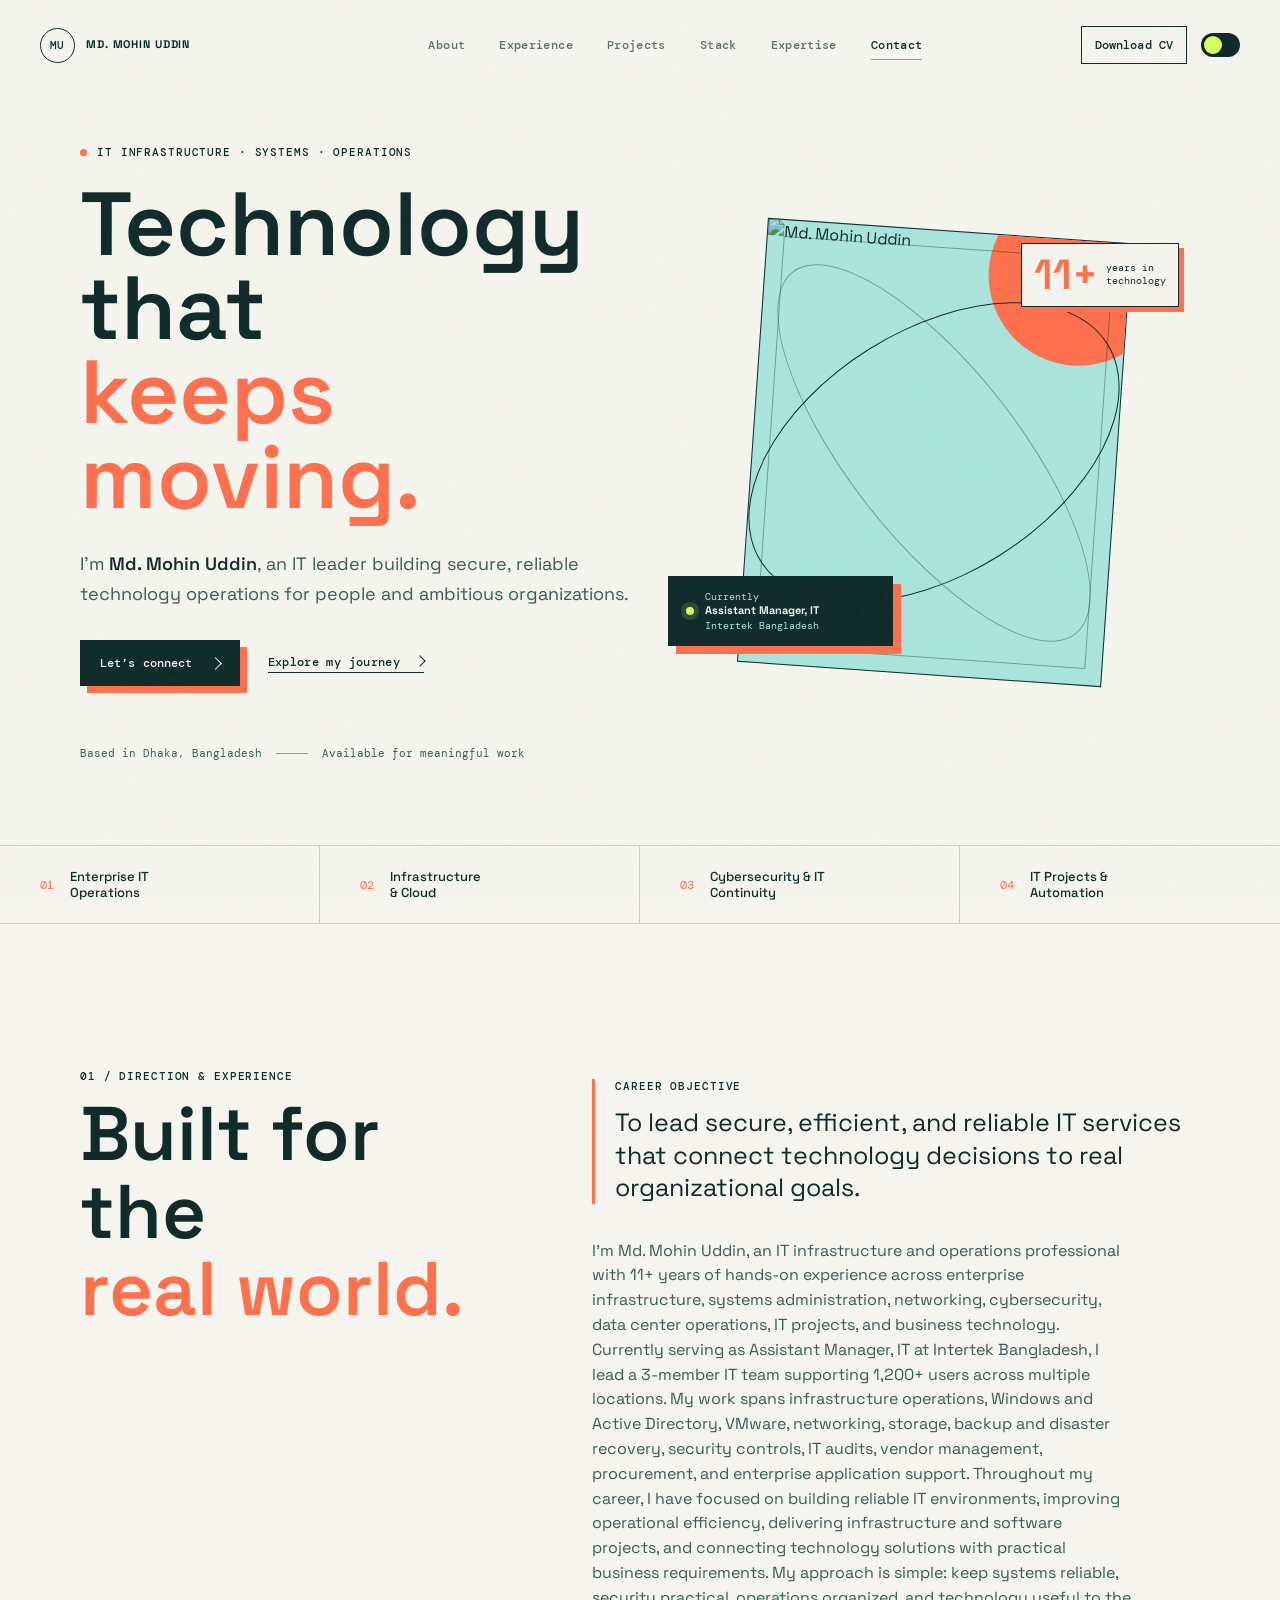
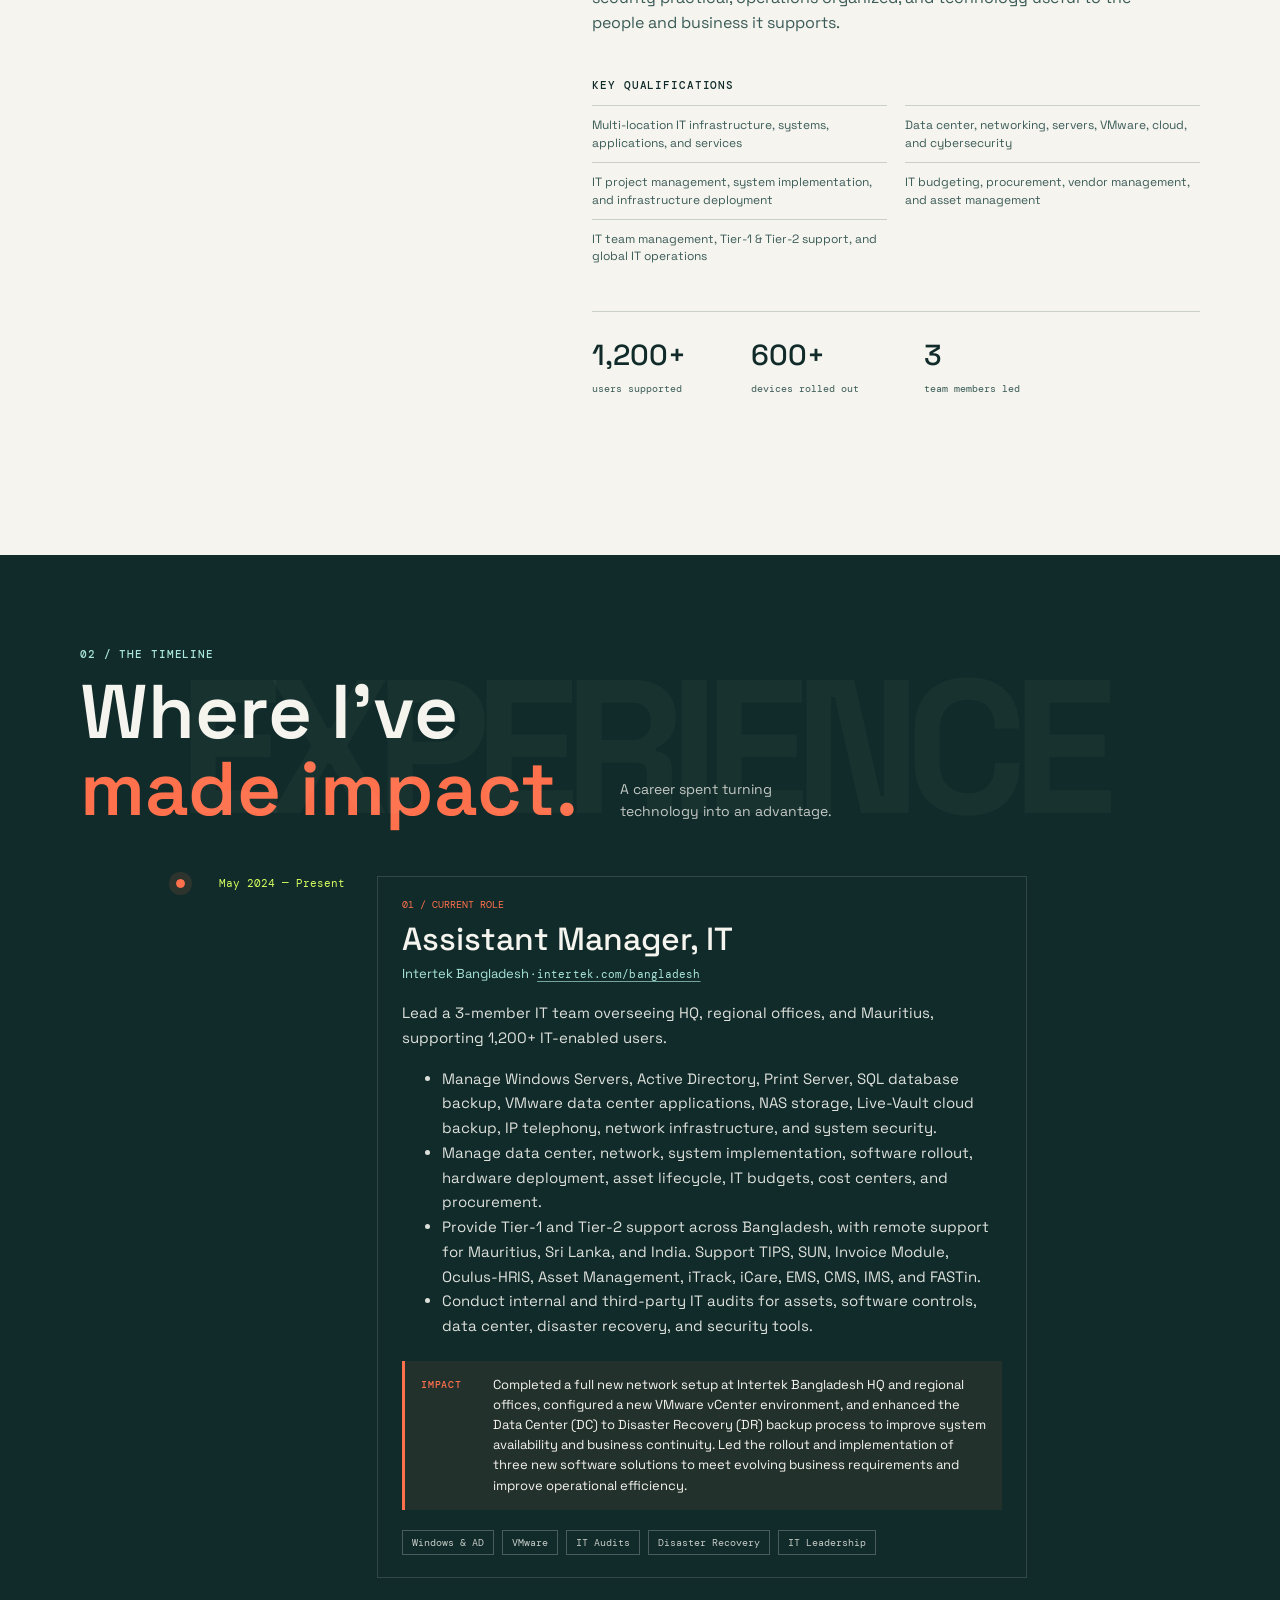
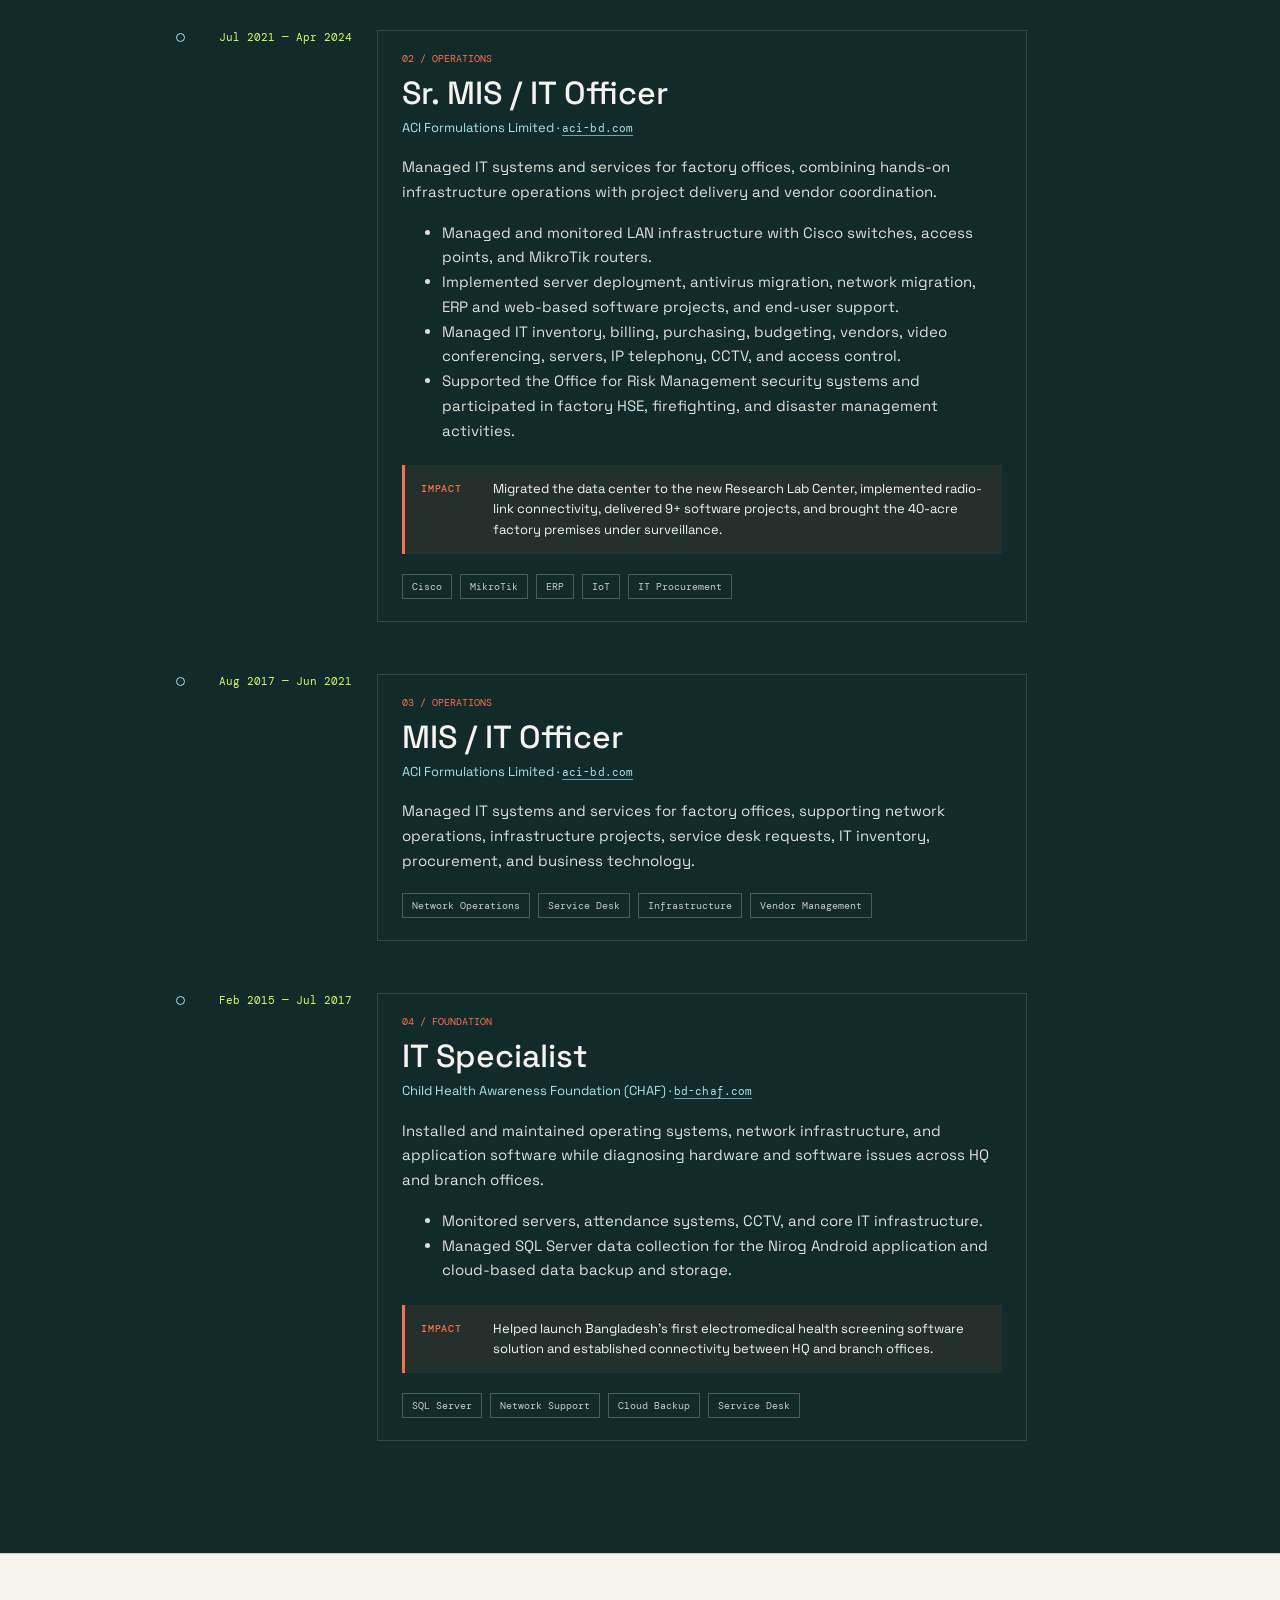
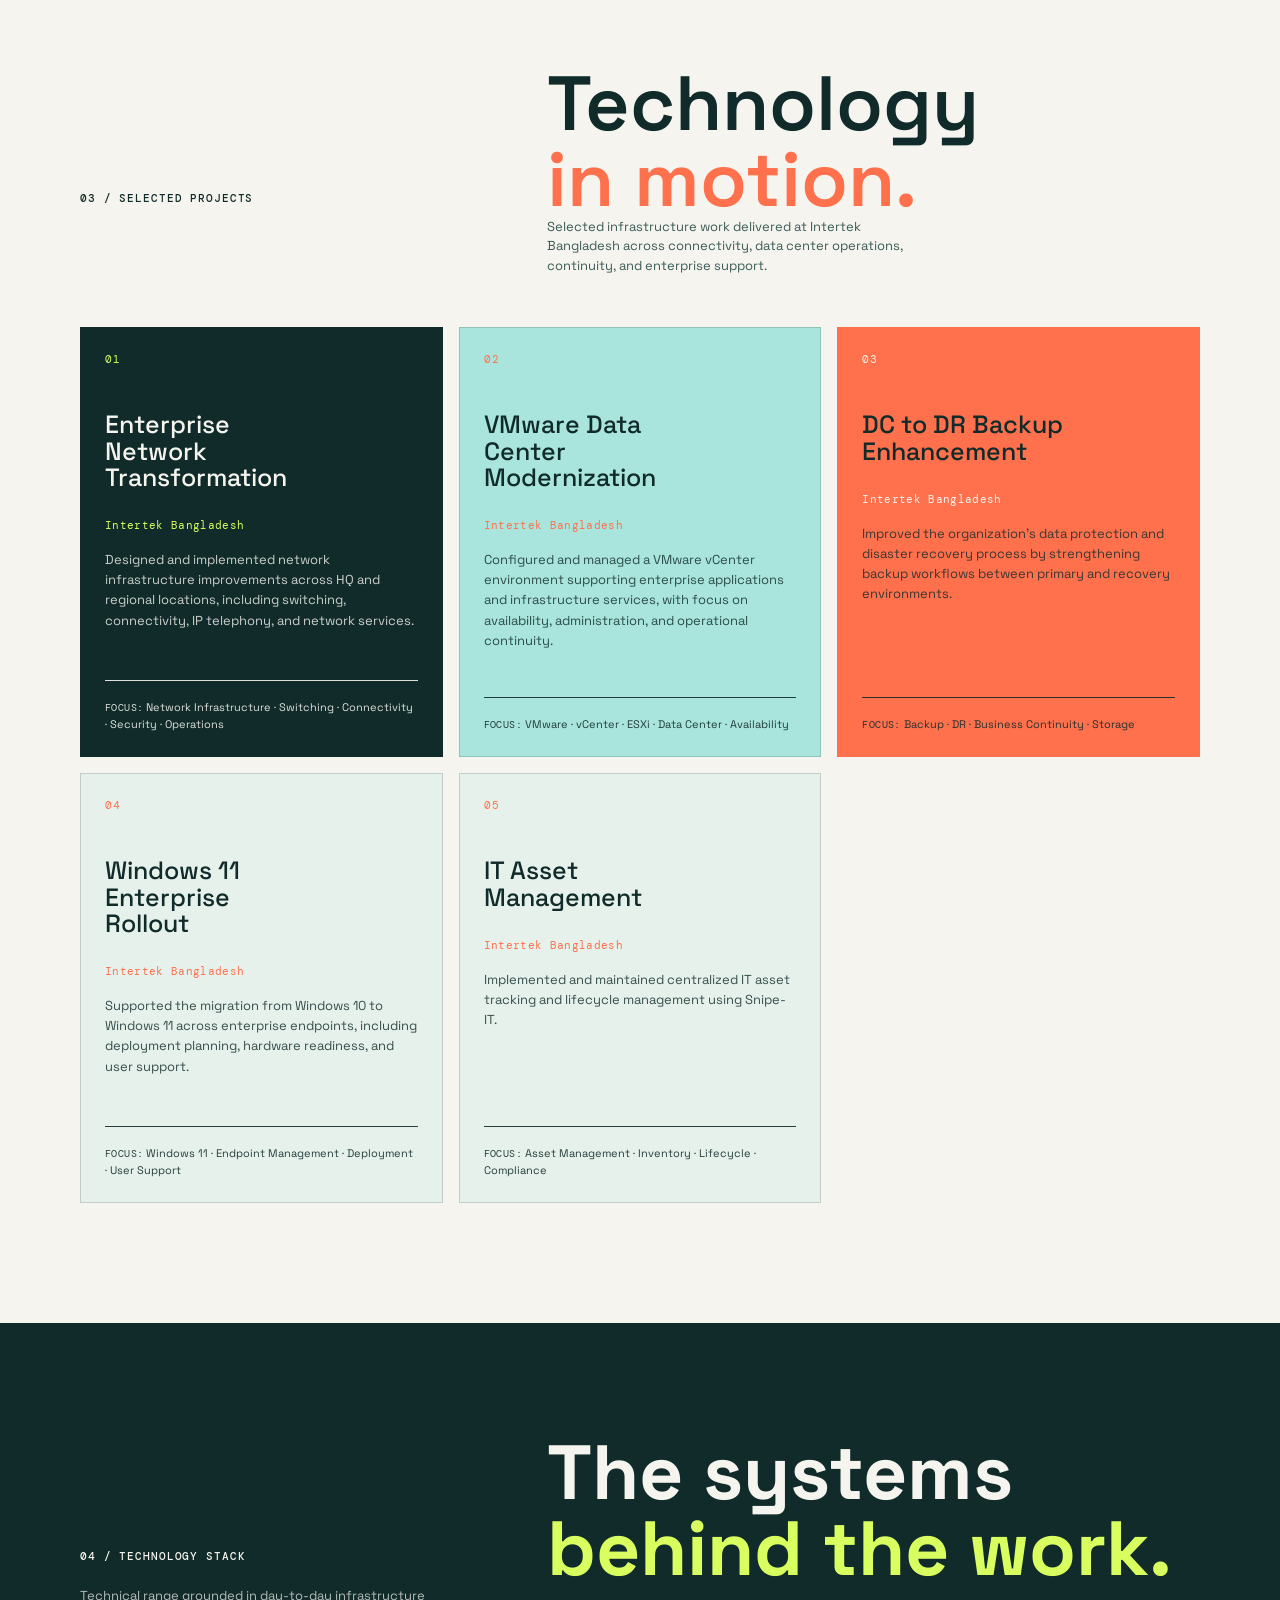
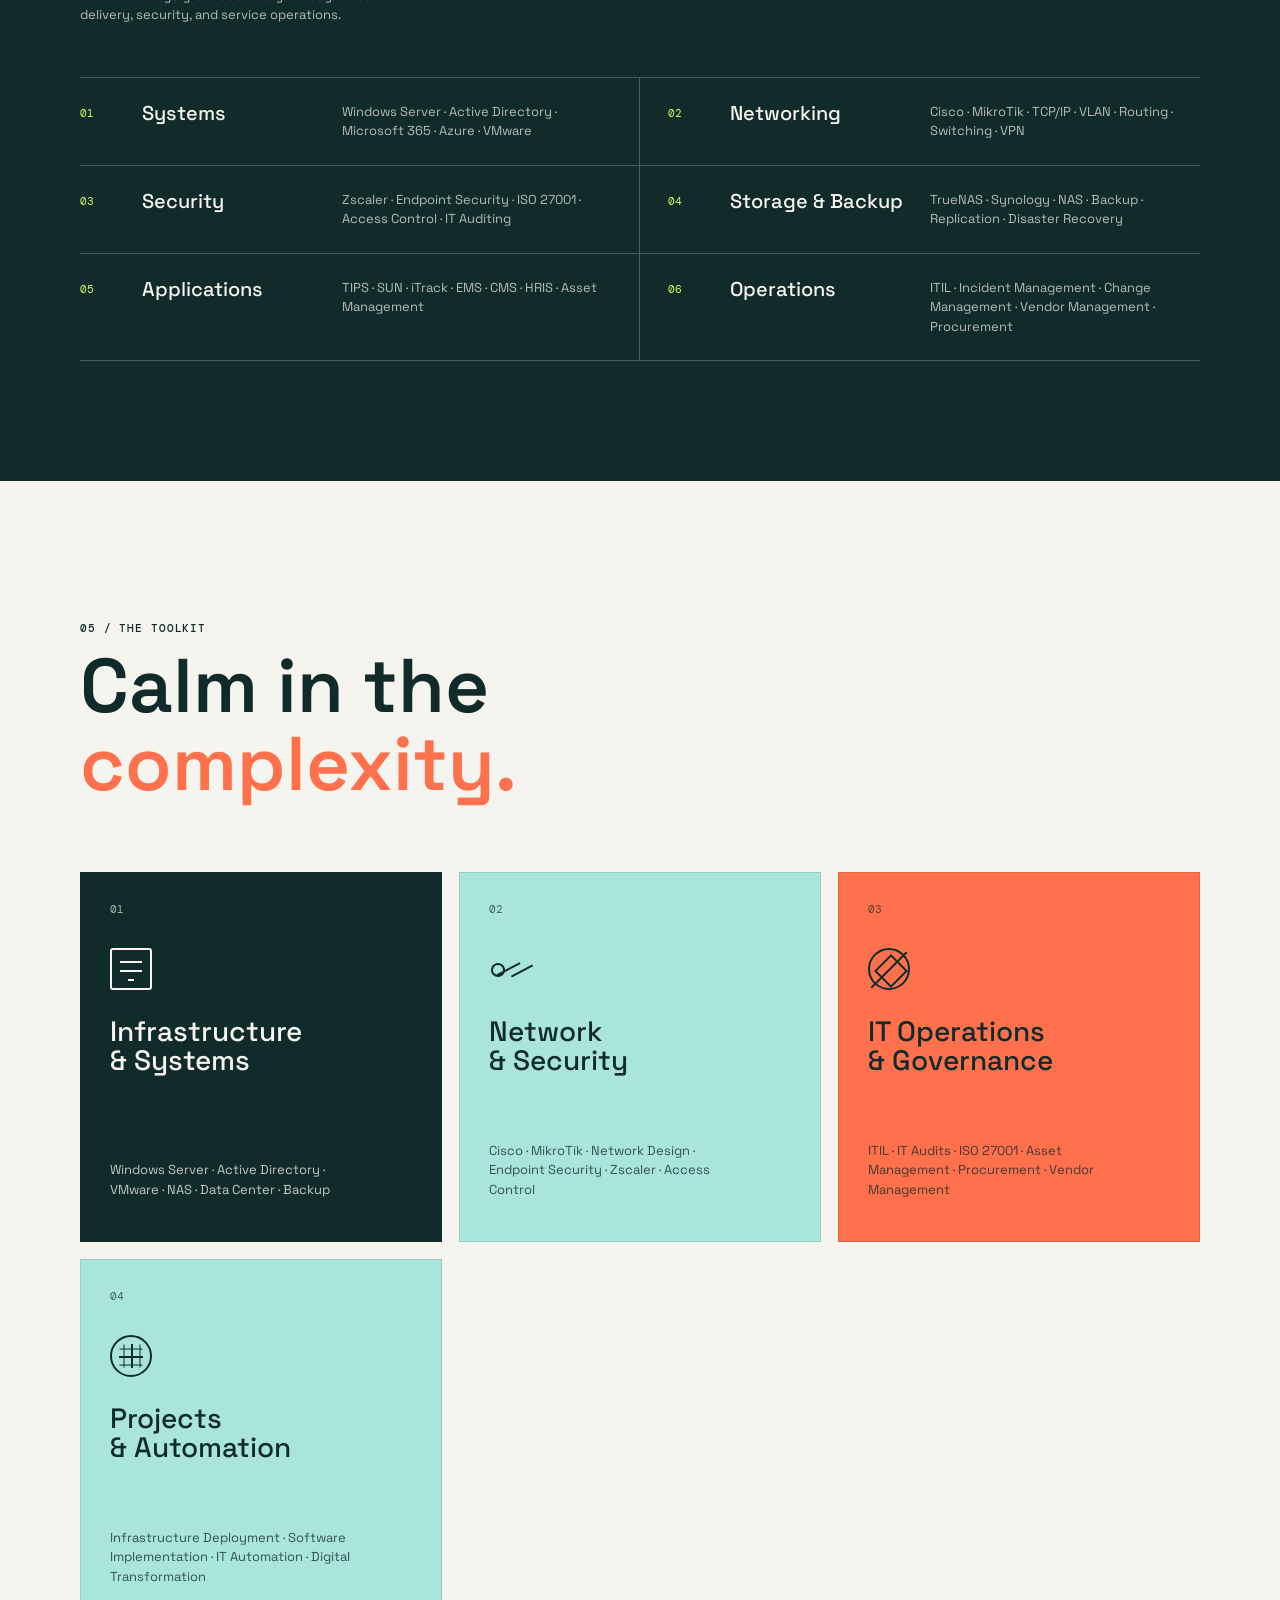
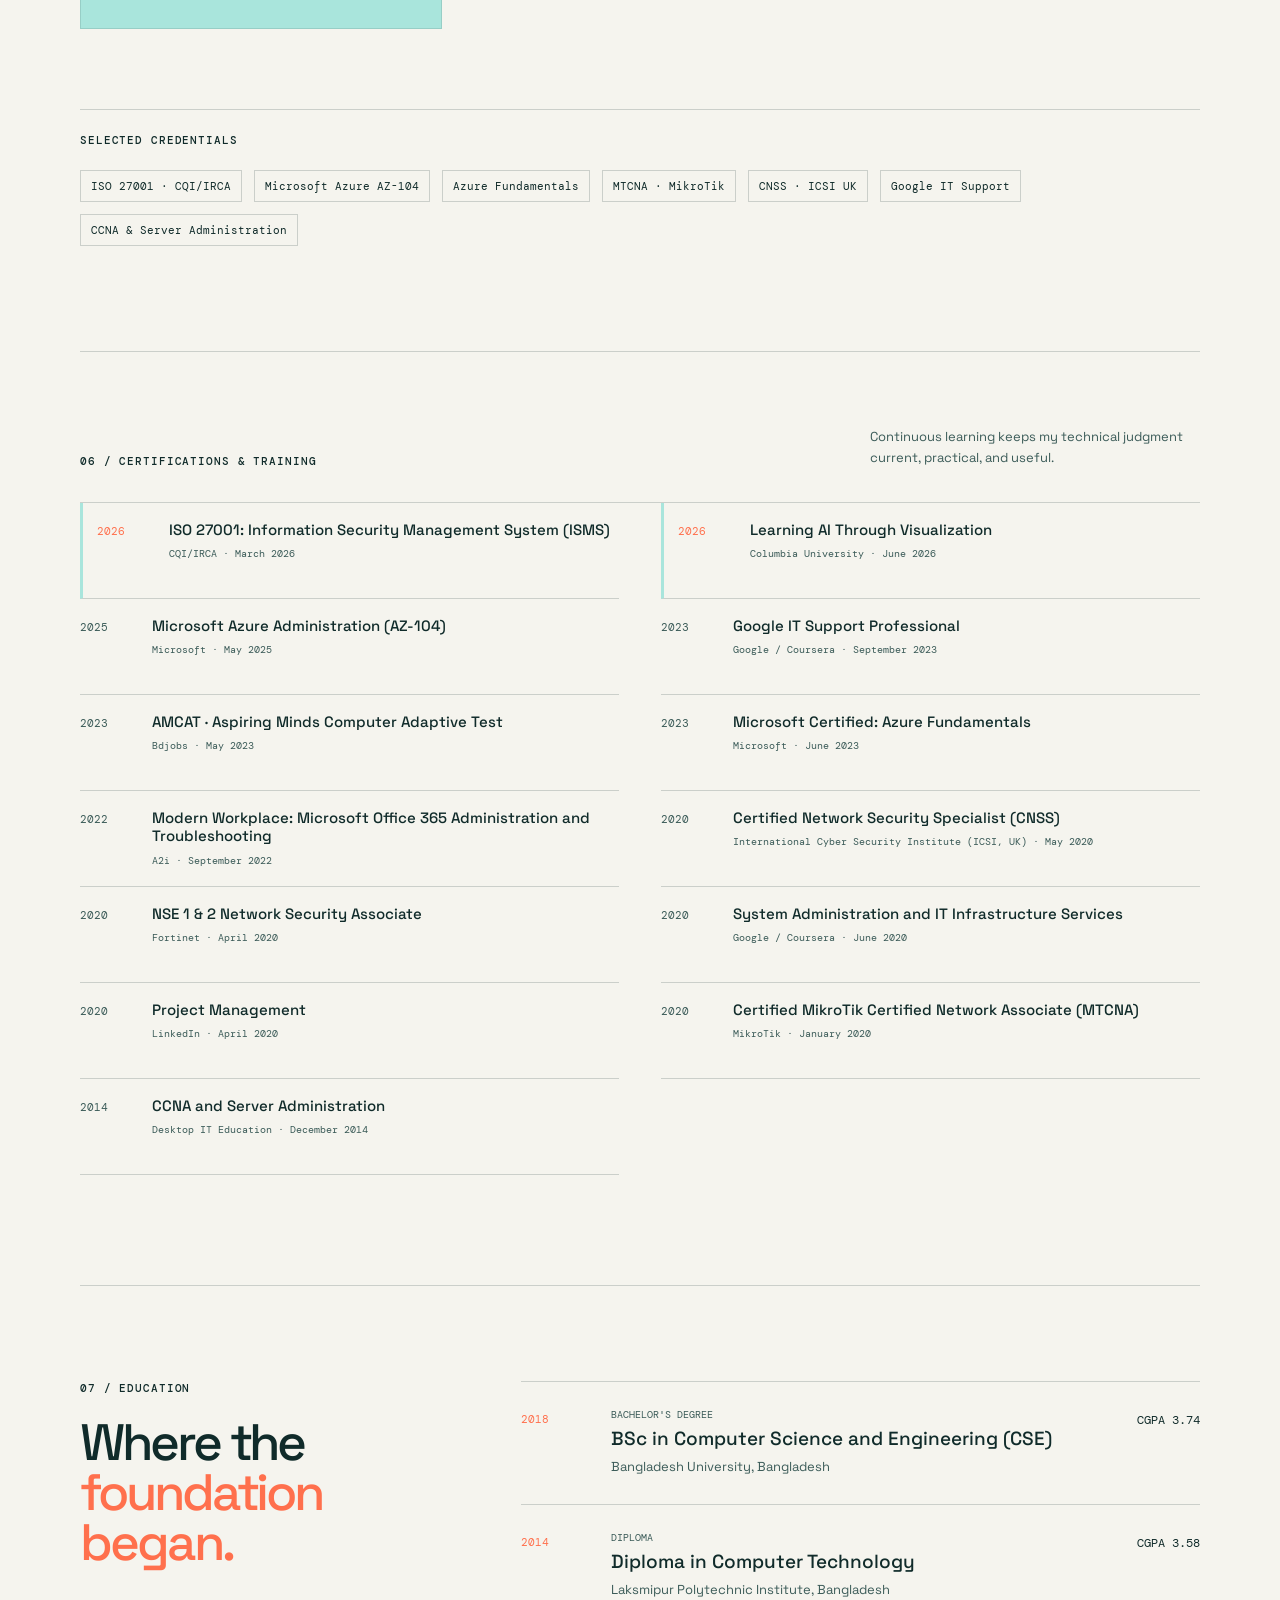
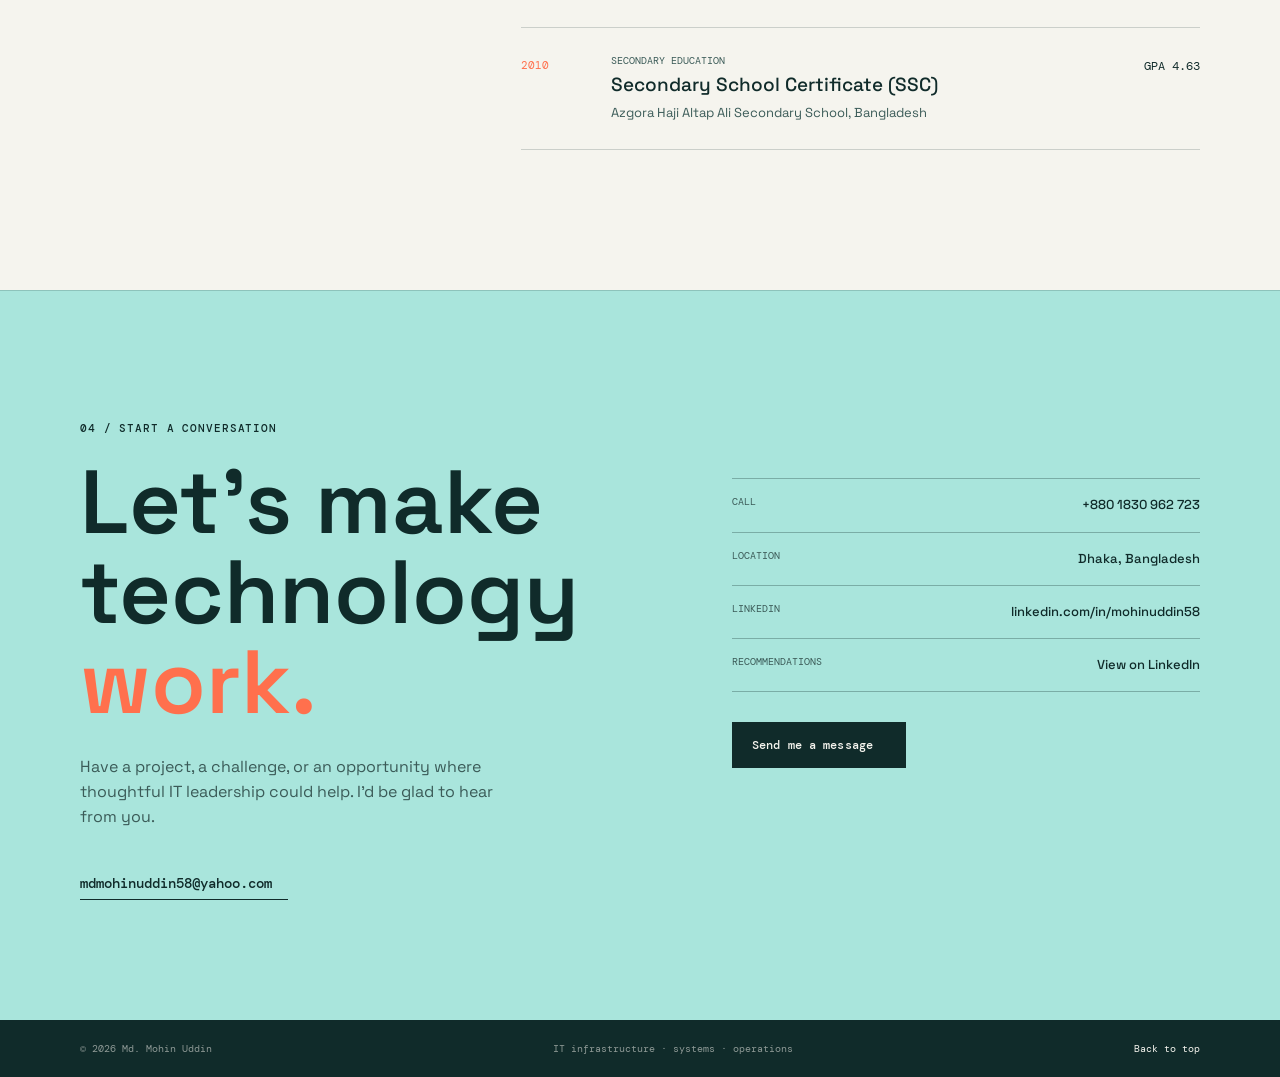
==== commit 5d32ffce: "Update index.html" ====
--- a/index.html
+++ b/index.html
@@ -10,7 +10,7 @@
   <meta property="og:type" content="website">
   <meta property="og:title" content="Md. Mohin Uddin | IT Infrastructure & Operations">
   <meta property="og:description" content="IT infrastructure and operations leadership across enterprise systems, networking, cybersecurity, data centers, and business technology.">
-  <meta property="og:image" content="mohin.jpg">
+  <meta property="og:image" content="mohin.JPG">
   <meta property="og:image:alt" content="Md. Mohin Uddin">
   <meta name="twitter:card" content="summary_large_image">
   <meta name="twitter:title" content="Md. Mohin Uddin | IT Infrastructure & Operations">
--- a/styles.css
+++ b/styles.css
@@ -26,6 +26,15 @@
 .section-heading h2{line-height:1.02}.experience-heading{max-width:1080px}.timeline-body{padding:22px 24px;border:1px solid rgba(245,244,238,.14);background:rgba(16,43,42,.22)}.timeline-body h3{font-size:32px;letter-spacing:0}.timeline-body>p:not(.role-label):not(.company),.timeline-body li{font-size:15px;line-height:1.65}.timeline-item{border-left-color:rgba(169,229,220,.35)}.timeline-item:hover .timeline-body{border-color:var(--cyan)}
 .expertise-card{border:1px solid rgba(16,43,42,.12);transition:transform .25s ease,box-shadow .25s ease}.expertise-card:hover{transform:translateY(-8px);box-shadow:10px 10px 0 rgba(16,43,42,.18)}.card-dark:hover{box-shadow:10px 10px 0 var(--orange)}.card-icon{transition:transform .25s ease}.expertise-card:hover .card-icon{transform:rotate(-5deg) scale(1.08)}.expertise-card h3{letter-spacing:0}.credentials{margin-top:80px}.credential-list span{transition:background .2s ease,color .2s ease,border-color .2s ease}.credential-list span:hover{background:var(--ink);color:var(--paper);border-color:var(--ink)}
 .contact-section{border-top:1px solid rgba(16,43,42,.18)}.contact-copy h2{line-height:1}.contact-detail{transition:padding .2s ease,border-color .2s ease}.contact-detail:hover{padding-left:10px;border-color:var(--orange)}
+@media(max-width:950px){.about-section{display:block}.about-content{max-width:760px;margin-top:40px}.summary-copy{max-width:760px}}
+@media(max-width:800px){.section-shell{padding-left:22px;padding-right:22px}.site-header{height:76px;padding:0 22px}.brand strong{font-size:10px}.summary-copy{font-size:15px;line-height:1.65}.education-item h3{overflow-wrap:anywhere}}
 @media(max-width:800px){.hero h1{letter-spacing:0;font-size:clamp(48px,13vw,72px)}.hero-intro{line-height:1.6}.hero-actions{gap:20px;flex-wrap:wrap}.timeline-body{padding:18px}.timeline-body h3{font-size:27px}.timeline-body>p:not(.role-label):not(.company),.timeline-body li{font-size:14px}.expertise-card:hover{transform:none;box-shadow:none}.contact-copy h2{font-size:clamp(48px,13vw,76px)}}
-.card-icon{width:42px;height:42px;margin:32px 0 27px;position:relative;color:currentColor}.icon-infrastructure{border:2px solid currentColor;border-radius:3px}.icon-infrastructure:before,.icon-infrastructure:after{content:'';position:absolute;left:8px;right:8px;height:2px;background:currentColor}.icon-infrastructure:before{top:11px;box-shadow:0 9px 0 currentColor}.icon-infrastructure:after{top:29px;left:16px;right:16px}.icon-network:before,.icon-network:after{content:'';position:absolute;border:2px solid currentColor;border-radius:50%;width:10px;height:10px}.icon-network:before{left:2px;top:15px;box-shadow:26px 0 0 -2px var(--cyan),13px -14px 0 -2px var(--cyan)}.icon-network:after{left:7px;top:20px;width:26px;height:2px;border:0;border-top:2px solid currentColor;border-radius:0;transform:rotate(-28deg);box-shadow:11px 7px 0 -1px currentColor}.icon-leadership{border:2px solid currentColor;border-radius:50%}.icon-leadership:before{content:'';position:absolute;left:9px;top:9px;width:20px;height:20px;border:2px solid currentColor;transform:rotate(45deg)}.icon-leadership:after{content:'';position:absolute;left:18px;top:-5px;width:2px;height:50px;background:currentColor;transform:rotate(45deg)}
+.projects-section{background:var(--paper);padding:112px 0 120px;border-top:1px solid var(--line)}.projects-heading{display:grid;grid-template-columns:.75fr 1.25fr;column-gap:75px;align-items:end;margin-bottom:52px}.projects-heading h2{font-size:clamp(48px,6vw,78px);line-height:.98;margin:0}.projects-heading .heading-note{max-width:360px;margin:0;color:var(--ink-soft);font-size:13px;line-height:1.5}.projects-grid{display:grid;grid-template-columns:repeat(3,1fr);gap:16px}.project-card{min-height:430px;padding:24px;display:flex;flex-direction:column;border:1px solid var(--line);position:relative;transition:transform .25s ease,box-shadow .25s ease}.project-card:hover{transform:translateY(-7px);box-shadow:8px 8px 0 var(--orange)}.project-card-dark{background:var(--ink);color:var(--paper);border-color:var(--ink)}.project-card-cyan{background:var(--cyan)}.project-card-orange{background:var(--orange);color:var(--ink);border-color:var(--orange)}.project-card-light{background:rgba(169,229,220,.2)}.project-number{font:11px var(--mono);color:var(--orange);letter-spacing:.08em}.project-card-dark .project-number{color:var(--lime)}.project-card-orange .project-number{color:var(--paper)}.project-card h3{font-size:25px;line-height:1.05;font-weight:500;margin:45px 0 28px;max-width:210px}.project-card dl{display:grid;gap:15px;margin:0;margin-top:auto}.project-card dl div{display:grid;grid-template-columns:67px 1fr;gap:12px;border-top:1px solid currentColor;padding-top:9px}.project-card dt{font:10px var(--mono);text-transform:uppercase;letter-spacing:.04em}.project-card dd{font-size:11px;line-height:1.45;margin:0;opacity:.82}.project-card-dark dd{color:rgba(245,244,238,.82)}.project-card-dark dl div{border-color:rgba(245,244,238,.25)}
+@media(max-width:900px){.projects-section{padding:80px 0}.projects-heading{display:block;margin-bottom:36px}.projects-heading h2{margin:12px 0 18px}.projects-grid{grid-template-columns:repeat(2,1fr)}}
+@media(max-width:560px){.projects-section{padding:64px 0}.projects-grid{grid-template-columns:1fr;gap:12px}.project-card{min-height:0;padding:20px}.project-card h3{font-size:23px;margin:35px 0 24px}.project-card dl{gap:12px}.project-card dl div{grid-template-columns:72px 1fr}.project-card:hover{transform:none;box-shadow:none}}
+.stack-section{padding:112px 0 120px;background:var(--ink);color:var(--paper)}.stack-heading{display:grid;grid-template-columns:.75fr 1.25fr;column-gap:75px;align-items:end;margin-bottom:52px}.stack-heading h2{font-size:clamp(48px,6vw,78px);line-height:.98;margin:0}.stack-heading h2 em{color:var(--lime);font-style:normal}.stack-heading>p:last-child{max-width:360px;margin:0;color:rgba(245,244,238,.72);font-size:13px;line-height:1.5}.stack-list{display:grid;grid-template-columns:repeat(2,1fr);border-top:1px solid rgba(245,244,238,.25)}.stack-item{display:grid;grid-template-columns:42px 180px 1fr;gap:20px;align-items:start;padding:24px 0;border-bottom:1px solid rgba(245,244,238,.25)}.stack-item:nth-child(odd){padding-right:28px;border-right:1px solid rgba(245,244,238,.25)}.stack-item:nth-child(even){padding-left:28px}.stack-index{font:11px var(--mono);color:var(--lime);padding-top:4px}.stack-item h3{font-size:20px;line-height:1.15;font-weight:500;margin:0}.stack-item p{color:rgba(245,244,238,.72);font-size:13px;line-height:1.5;margin:0}.stack-item:hover h3{color:var(--lime)}
+@media(max-width:900px){.stack-section{padding:80px 0}.stack-heading{display:block;margin-bottom:36px}.stack-heading h2{margin:12px 0 18px}.stack-item{grid-template-columns:38px 145px 1fr;gap:14px}.stack-item:nth-child(odd){padding-right:18px}.stack-item:nth-child(even){padding-left:18px}}
+@media(max-width:560px){.stack-section{padding:64px 0}.stack-list{display:block}.stack-item,.stack-item:nth-child(odd),.stack-item:nth-child(even){grid-template-columns:38px 1fr;gap:12px;padding:20px 0;border-right:0}.stack-item p{grid-column:2}.stack-item h3{font-size:19px}}
+.project-card .project-company{font:11px var(--mono);letter-spacing:.03em;margin:0 0 18px;color:var(--orange)}.project-card-dark .project-company{color:var(--lime)}.project-card-orange .project-company{color:var(--paper)}.project-card .project-description{font-size:13px;line-height:1.55;margin:0;opacity:.82}.project-card .project-focus{font-size:11px;line-height:1.5;margin:auto 0 0;padding-top:18px;border-top:1px solid currentColor;opacity:.9}.project-card .project-focus strong{font:10px var(--mono);text-transform:uppercase;letter-spacing:.04em}.project-card dl{display:none}
+.card-icon{width:42px;height:42px;margin:32px 0 27px;position:relative;color:currentColor}.icon-infrastructure{border:2px solid currentColor;border-radius:3px}.icon-infrastructure:before,.icon-infrastructure:after{content:'';position:absolute;left:8px;right:8px;height:2px;background:currentColor}.icon-infrastructure:before{top:11px;box-shadow:0 9px 0 currentColor}.icon-infrastructure:after{top:29px;left:16px;right:16px}.icon-network:before,.icon-network:after{content:'';position:absolute;border:2px solid currentColor;border-radius:50%;width:10px;height:10px}.icon-network:before{left:2px;top:15px;box-shadow:26px 0 0 -2px var(--cyan),13px -14px 0 -2px var(--cyan)}.icon-network:after{left:7px;top:20px;width:26px;height:2px;border:0;border-top:2px solid currentColor;border-radius:0;transform:rotate(-28deg);box-shadow:11px 7px 0 -1px currentColor}.icon-leadership{border:2px solid currentColor;border-radius:50%}.icon-leadership:before{content:'';position:absolute;left:9px;top:9px;width:20px;height:20px;border:2px solid currentColor;transform:rotate(45deg)}.icon-leadership:after{content:'';position:absolute;left:18px;top:-5px;width:2px;height:50px;background:currentColor;transform:rotate(45deg)}.icon-automation{border:2px solid currentColor;border-radius:50%}.icon-automation:before,.icon-automation:after{content:'';position:absolute;background:currentColor}.icon-automation:before{width:24px;height:2px;left:7px;top:19px;box-shadow:0 -8px 0 -0.5px currentColor,0 8px 0 -0.5px currentColor}.icon-automation:after{width:2px;height:24px;left:19px;top:7px;box-shadow:-8px 0 0 -0.5px currentColor,8px 0 0 -0.5px currentColor}
 .main-nav a{position:relative}.main-nav a:after{content:'';position:absolute;left:0;right:100%;bottom:-7px;height:1px;background:var(--orange);transition:right .25s ease}.main-nav a:hover:after,.main-nav a.active:after{right:0}.company a{font:11px var(--mono);letter-spacing:.01em}.contact-detail a,.email-link{transition:color .2s ease,opacity .2s ease}.contact-detail a:hover,.email-link:hover{color:var(--orange)!important}.button:focus-visible,.theme-toggle:focus-visible,.menu-toggle:focus-visible,.main-nav a:focus-visible,.company a:focus-visible,.contact-detail a:focus-visible,.email-link:focus-visible{outline:2px solid var(--orange);outline-offset:4px}
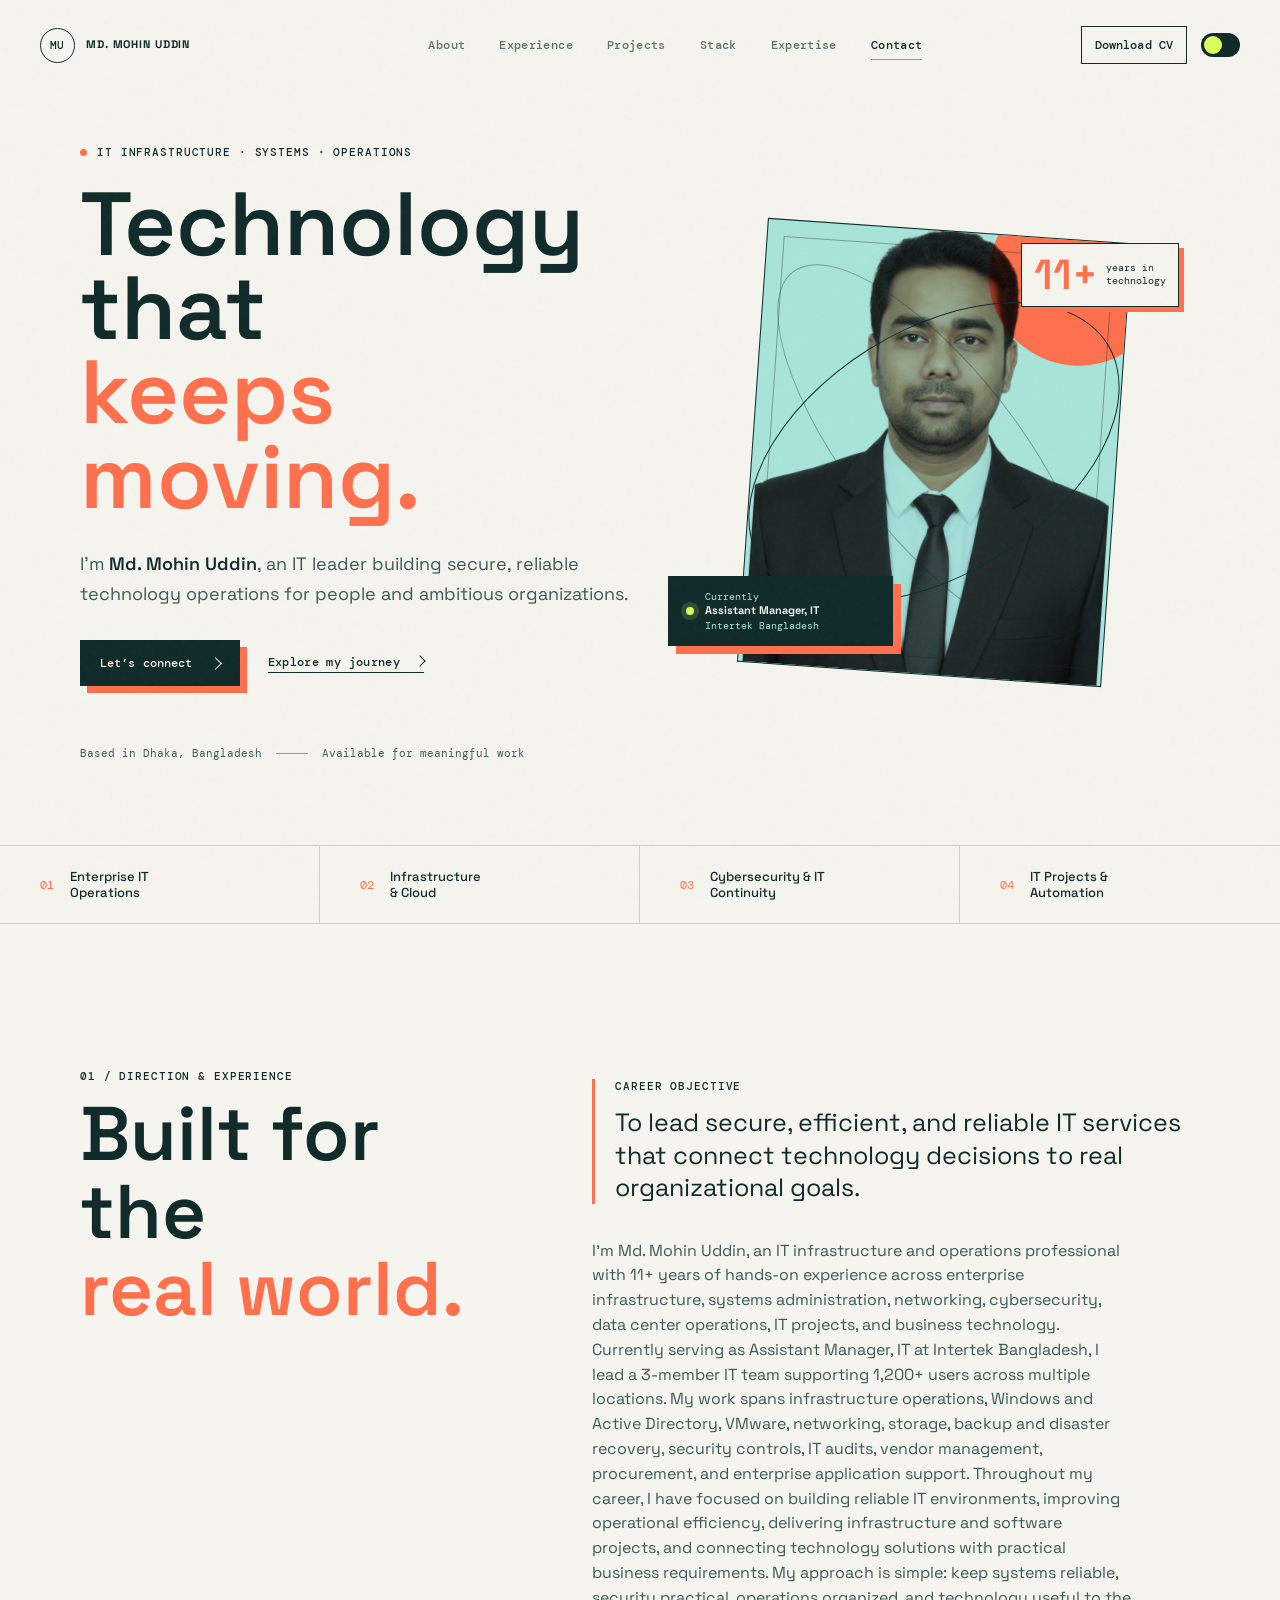
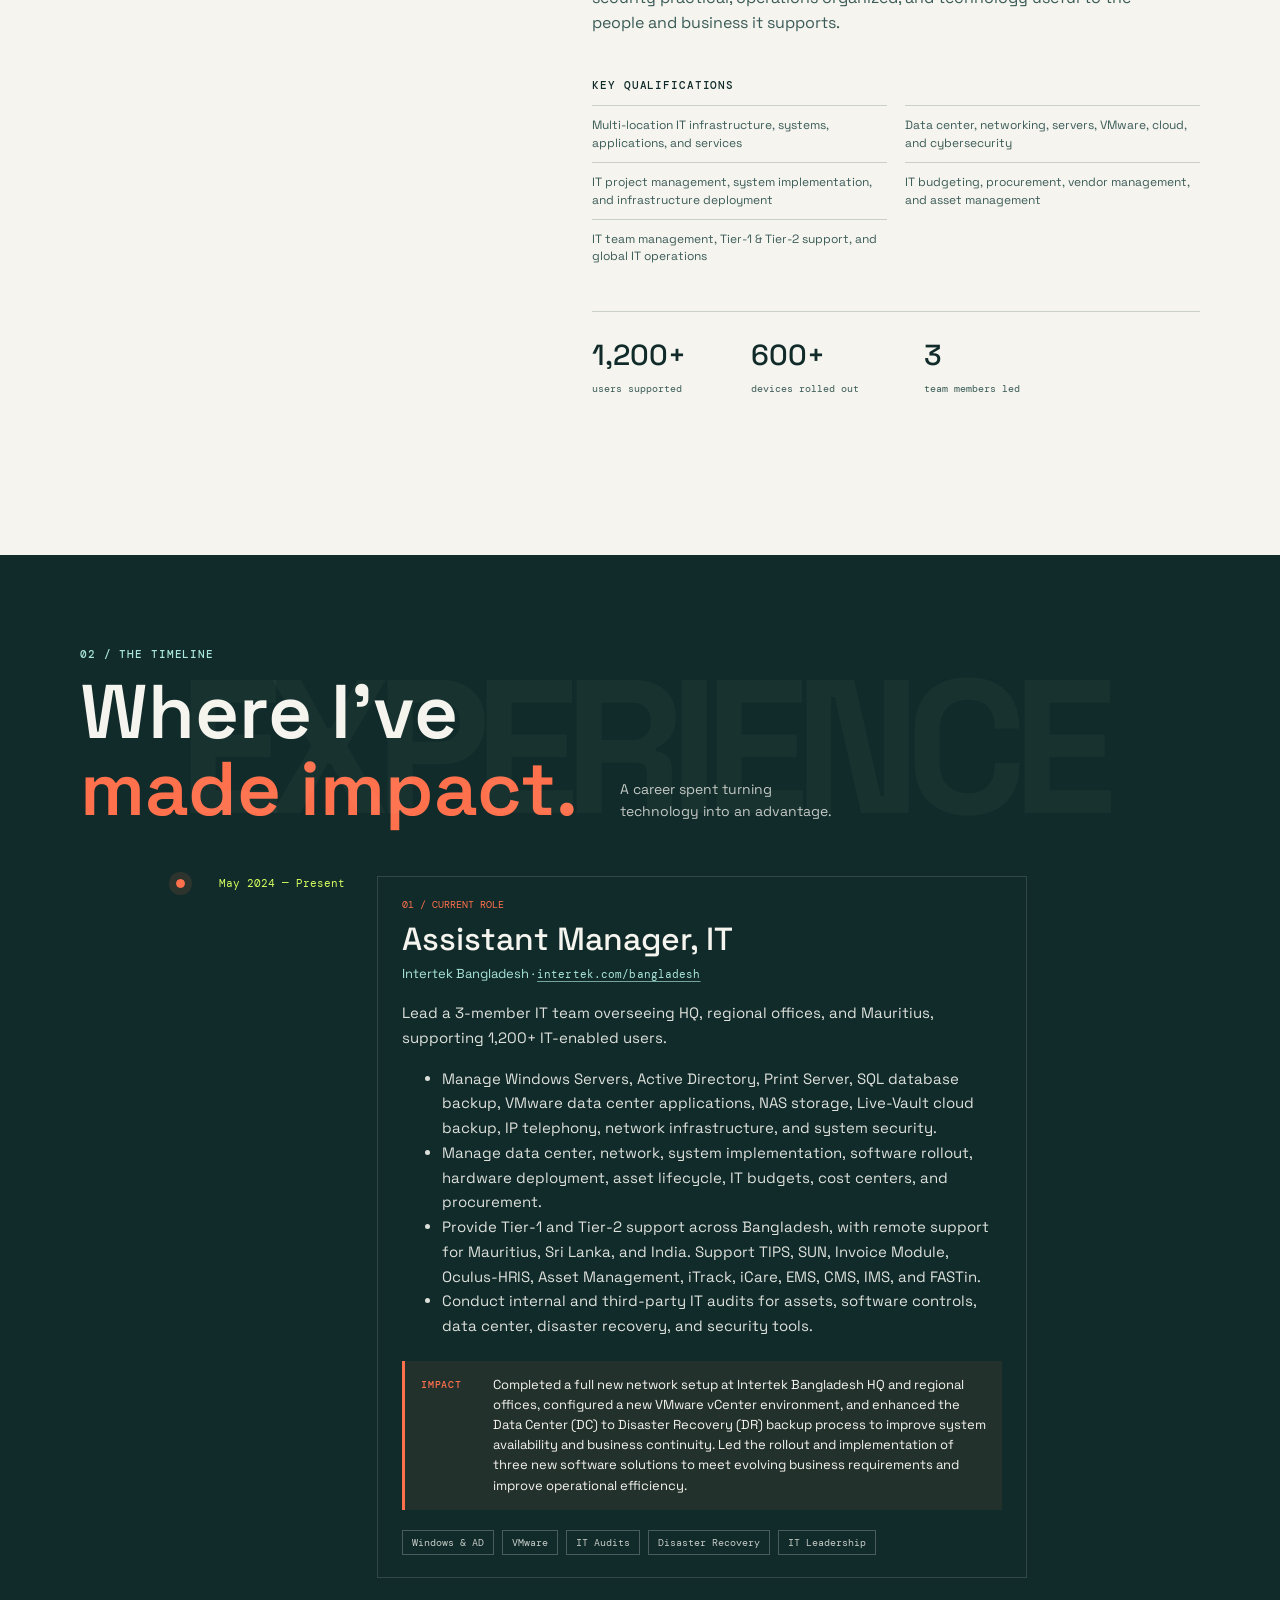
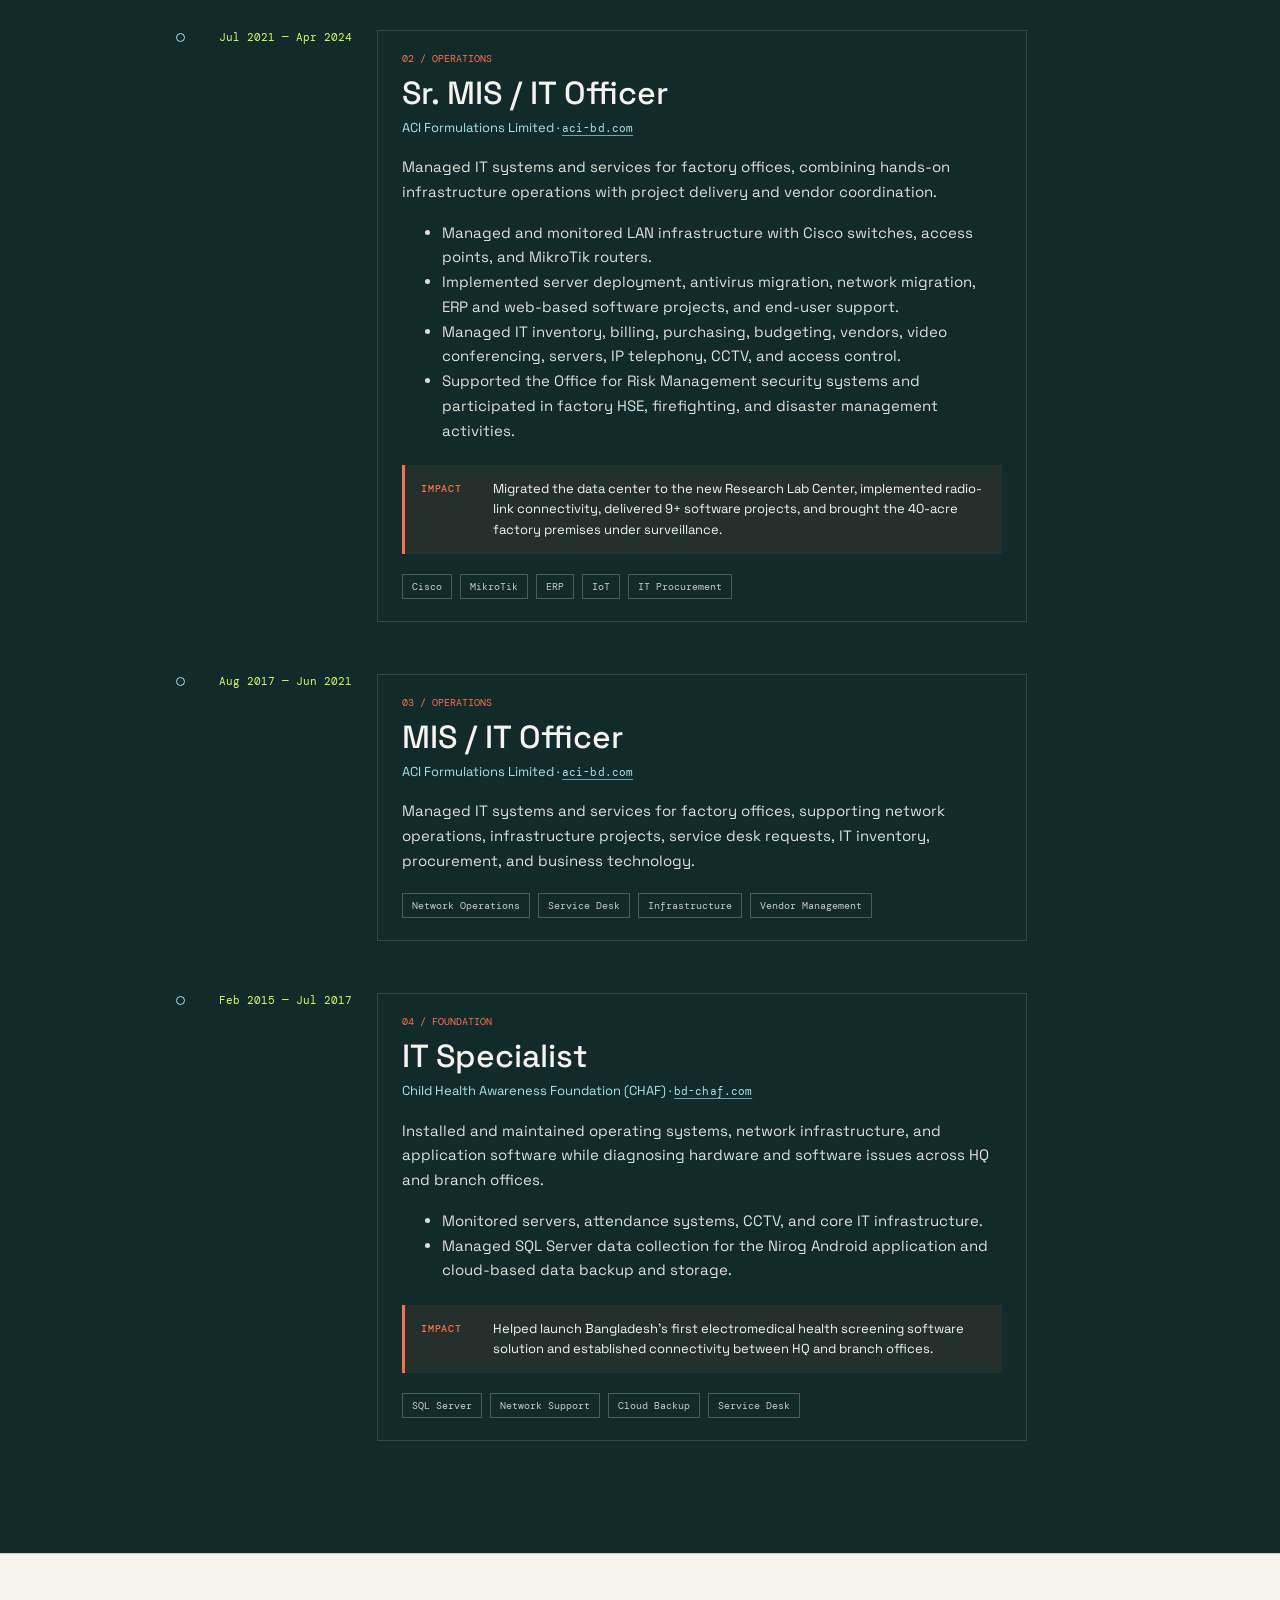
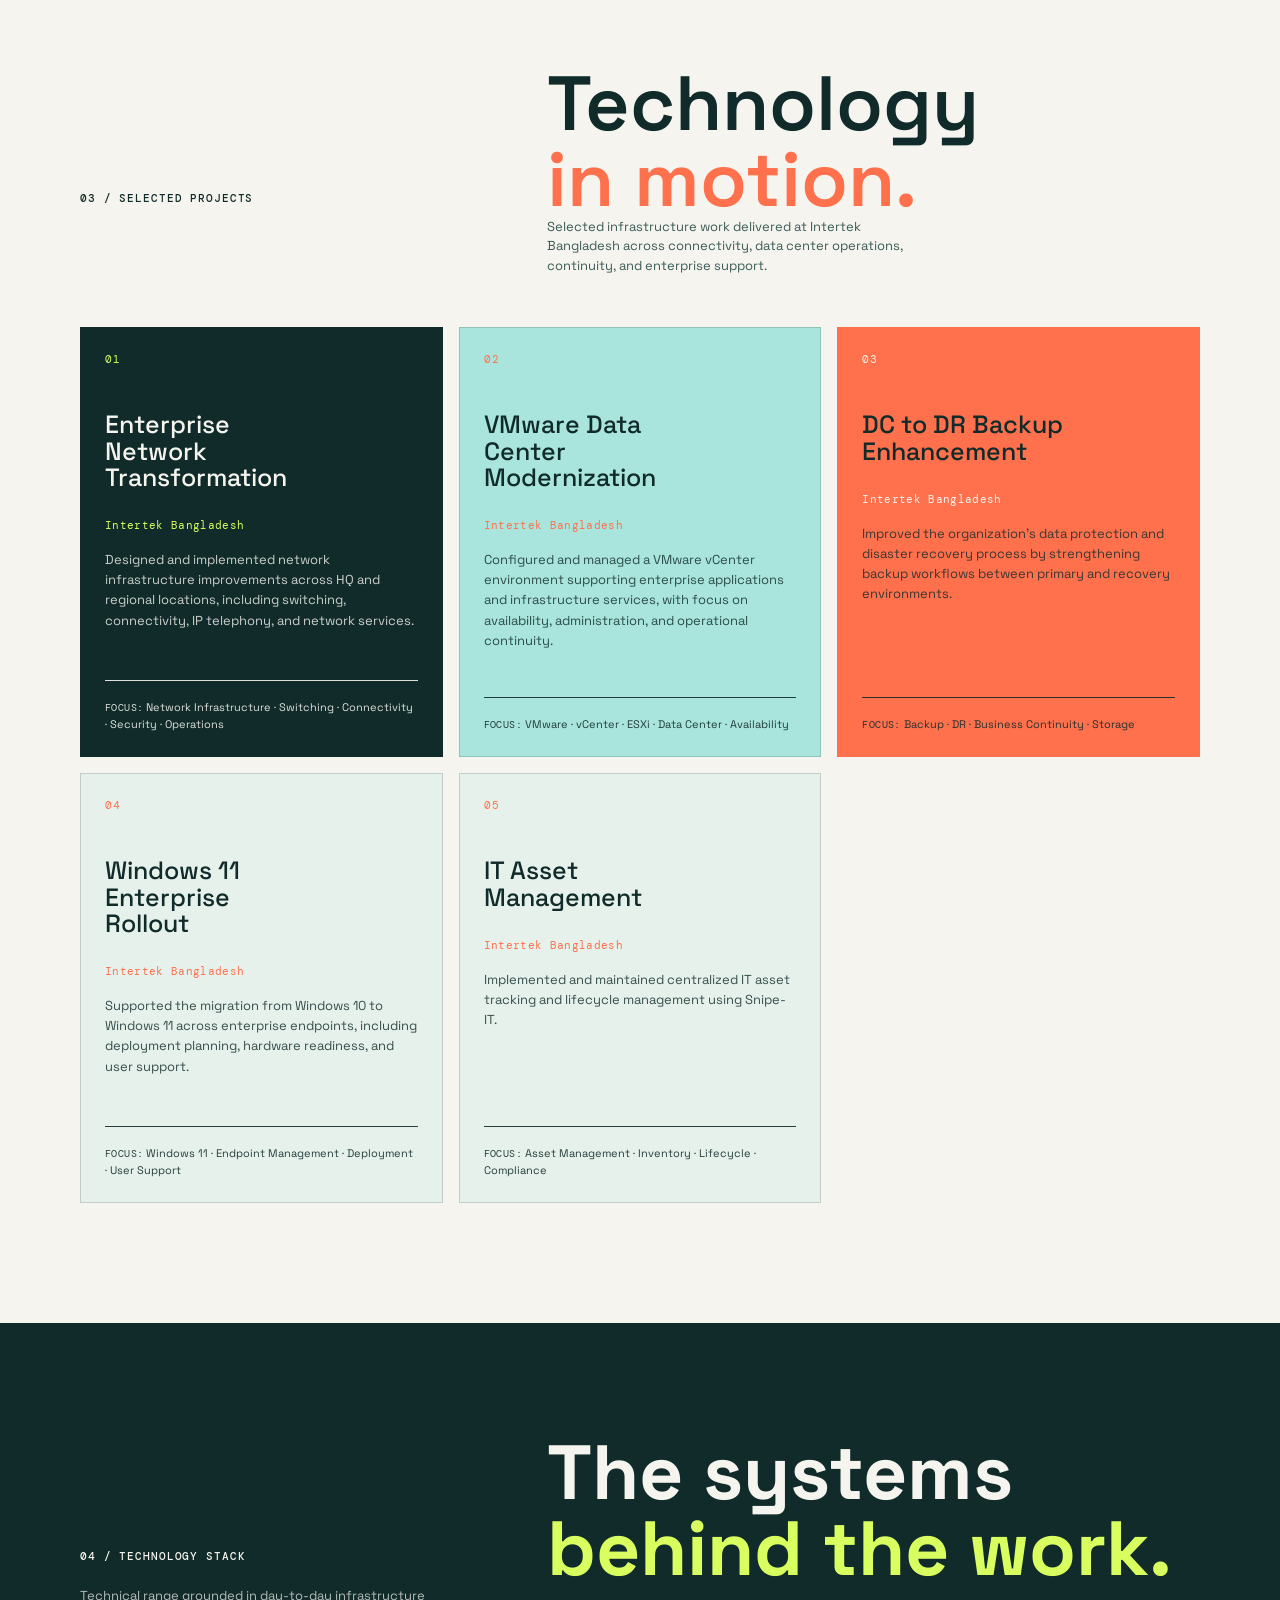
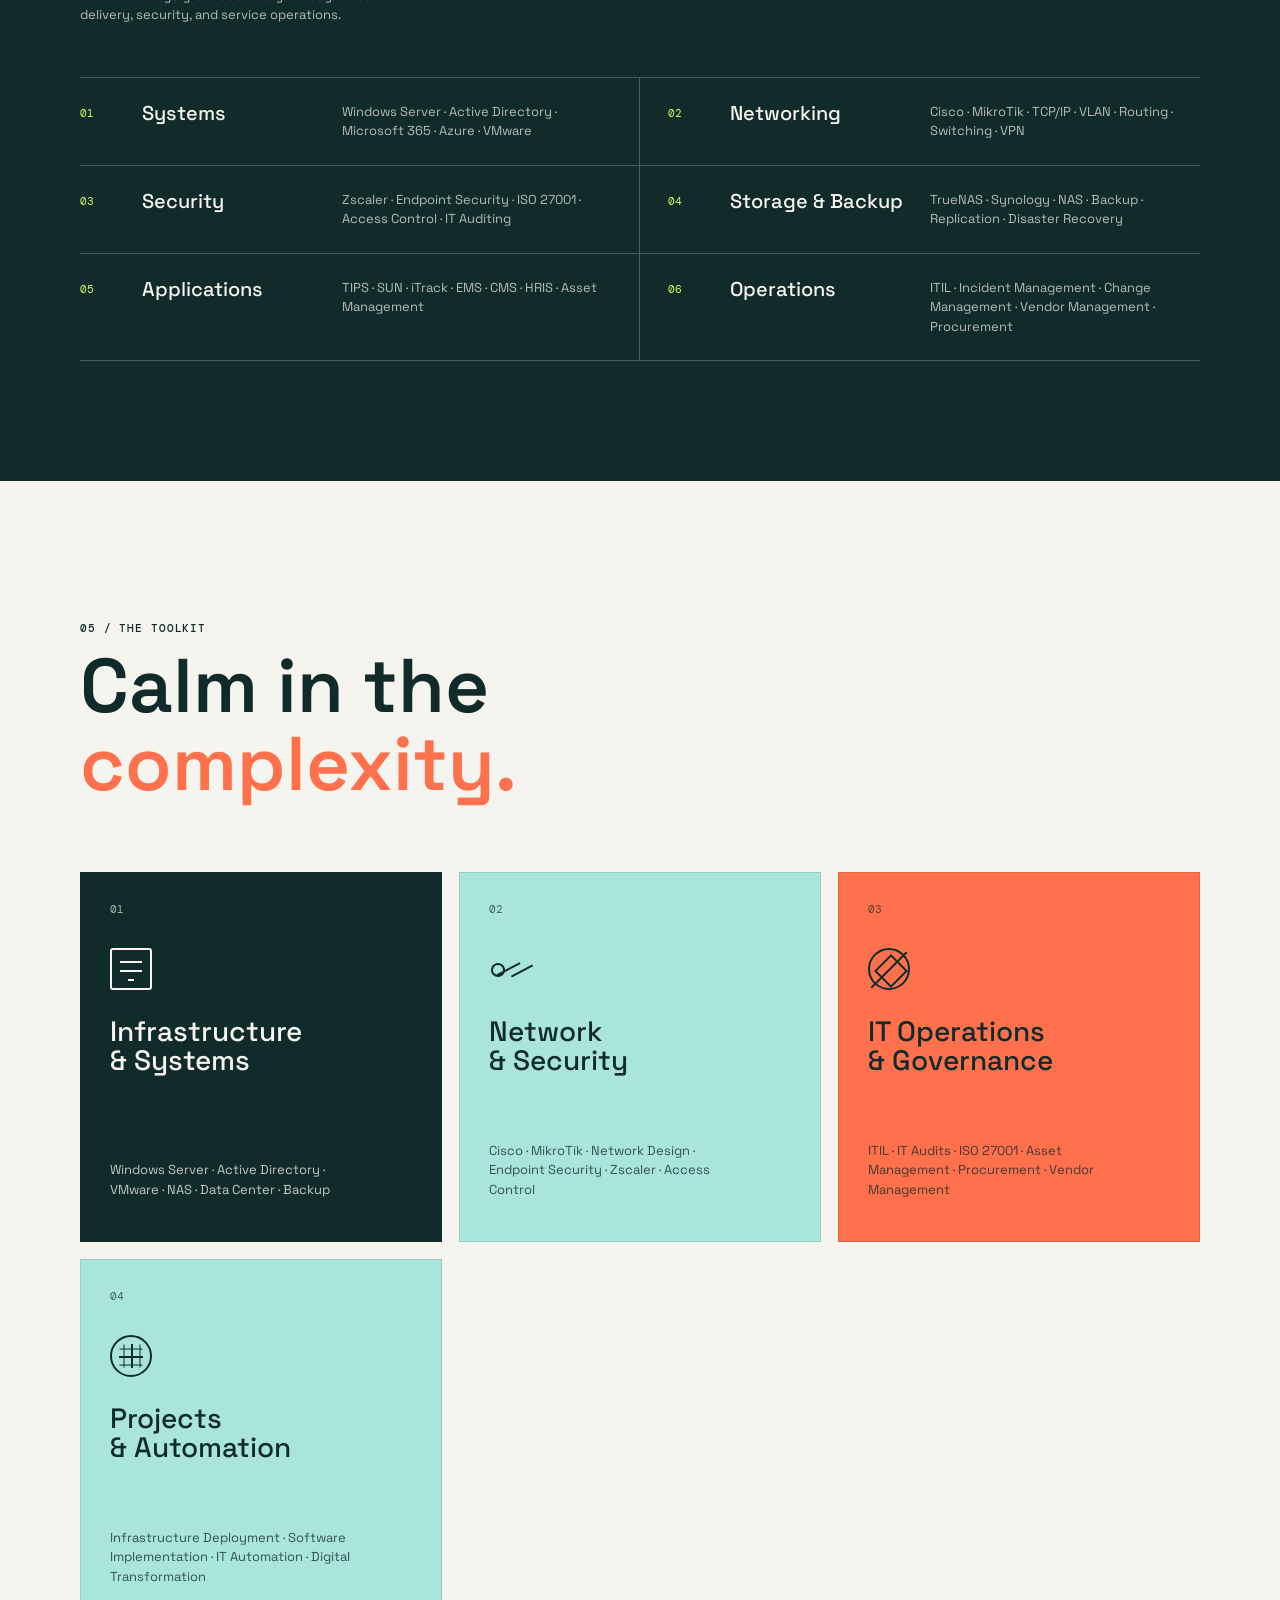
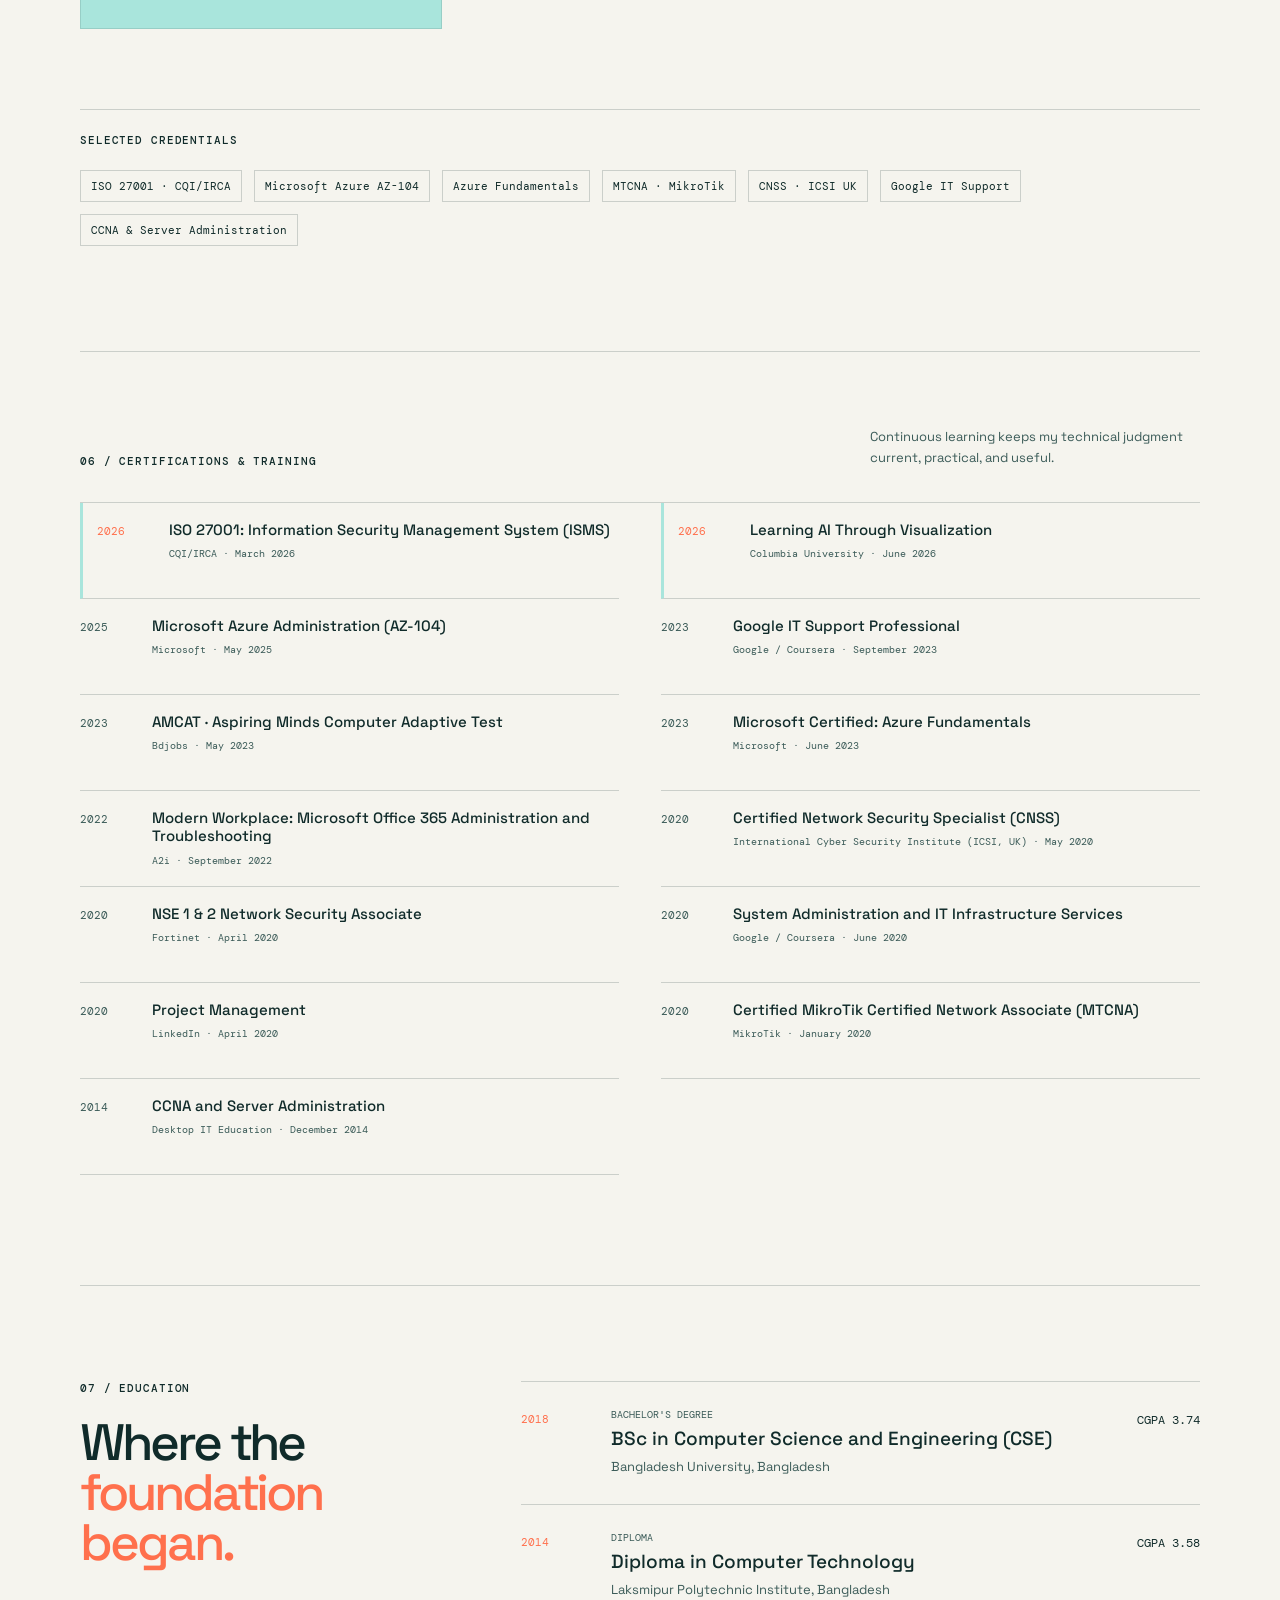
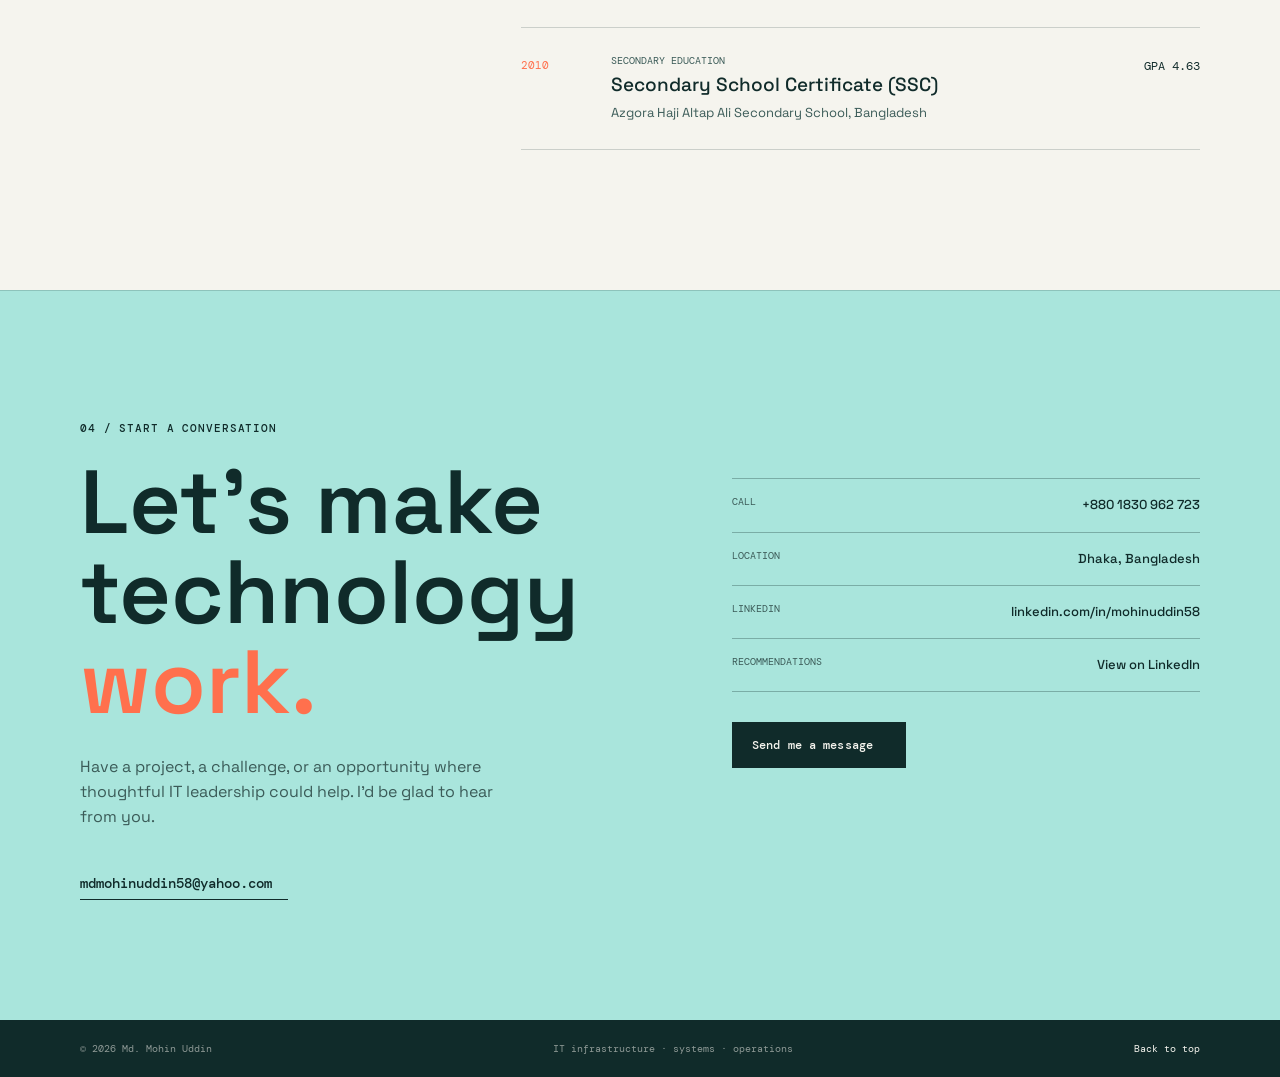
==== commit 86f1c827: "Update index.html" ====
--- a/index.html
+++ b/index.html
@@ -15,13 +15,13 @@
   <meta name="twitter:card" content="summary_large_image">
   <meta name="twitter:title" content="Md. Mohin Uddin | IT Infrastructure & Operations">
   <meta name="twitter:description" content="Building secure, reliable technology operations for people and ambitious organizations.">
-  <meta name="twitter:image" content="mohin.jpg">
+  <meta name="twitter:image" content="mohin.JPG">
   <title>Md. Mohin Uddin | IT Infrastructure Leader</title>
   <link rel="preconnect" href="https://fonts.googleapis.com">
   <link rel="preconnect" href="https://fonts.gstatic.com" crossorigin>
   <link href="https://fonts.googleapis.com/css2?family=DM+Mono:wght@400;500&family=Space+Grotesk:wght@400;500;600;700&display=swap" rel="stylesheet">
   <link rel="stylesheet" href="styles.css">
-  <script type="application/ld+json">{"@context":"https://schema.org","@type":"Person","name":"Md. Mohin Uddin","jobTitle":"Assistant Manager, IT","url":"index.html","image":"mohin.jpg","email":"mailto:mdmohinuddin58@yahoo.com","sameAs":["https://www.linkedin.com/in/mohinuddin58/"],"worksFor":{"@type":"Organization","name":"Intertek Bangladesh"},"knowsAbout":["IT infrastructure","systems administration","networking","cybersecurity","data center operations","IT operations"]}</script>
+  <script type="application/ld+json">{"@context":"https://schema.org","@type":"Person","name":"Md. Mohin Uddin","jobTitle":"Assistant Manager, IT","url":"index.html","image":"mohin.JPG","email":"mailto:mdmohinuddin58@yahoo.com","sameAs":["https://www.linkedin.com/in/mohinuddin58/"],"worksFor":{"@type":"Organization","name":"Intertek Bangladesh"},"knowsAbout":["IT infrastructure","systems administration","networking","cybersecurity","data center operations","IT operations"]}</script>
 </head>
 <body>
   <div class="progress" id="progress"></div>
@@ -56,7 +56,7 @@
         <div class="hero-meta"><span>Based in Dhaka, Bangladesh</span><span class="meta-line"></span><span>Available for meaningful work</span></div>
       </div>
       <div class="hero-visual reveal reveal-delay">
-        <div class="portrait-frame"><div class="portrait-glow"></div><img src="mohin.jpg" alt="Md. Mohin Uddin"></div>
+        <div class="portrait-frame"><div class="portrait-glow"></div><img src="mohin.JPG" alt="Md. Mohin Uddin"></div>
         <div class="orbit orbit-one"></div><div class="orbit orbit-two"></div>
         <div class="status-card"><span class="status-pulse"></span><div><small>Currently</small><strong>Assistant Manager, IT</strong><small>Intertek Bangladesh</small></div></div>
         <div class="hero-stamp"><span>11+</span><small>years in<br>technology</small></div>
